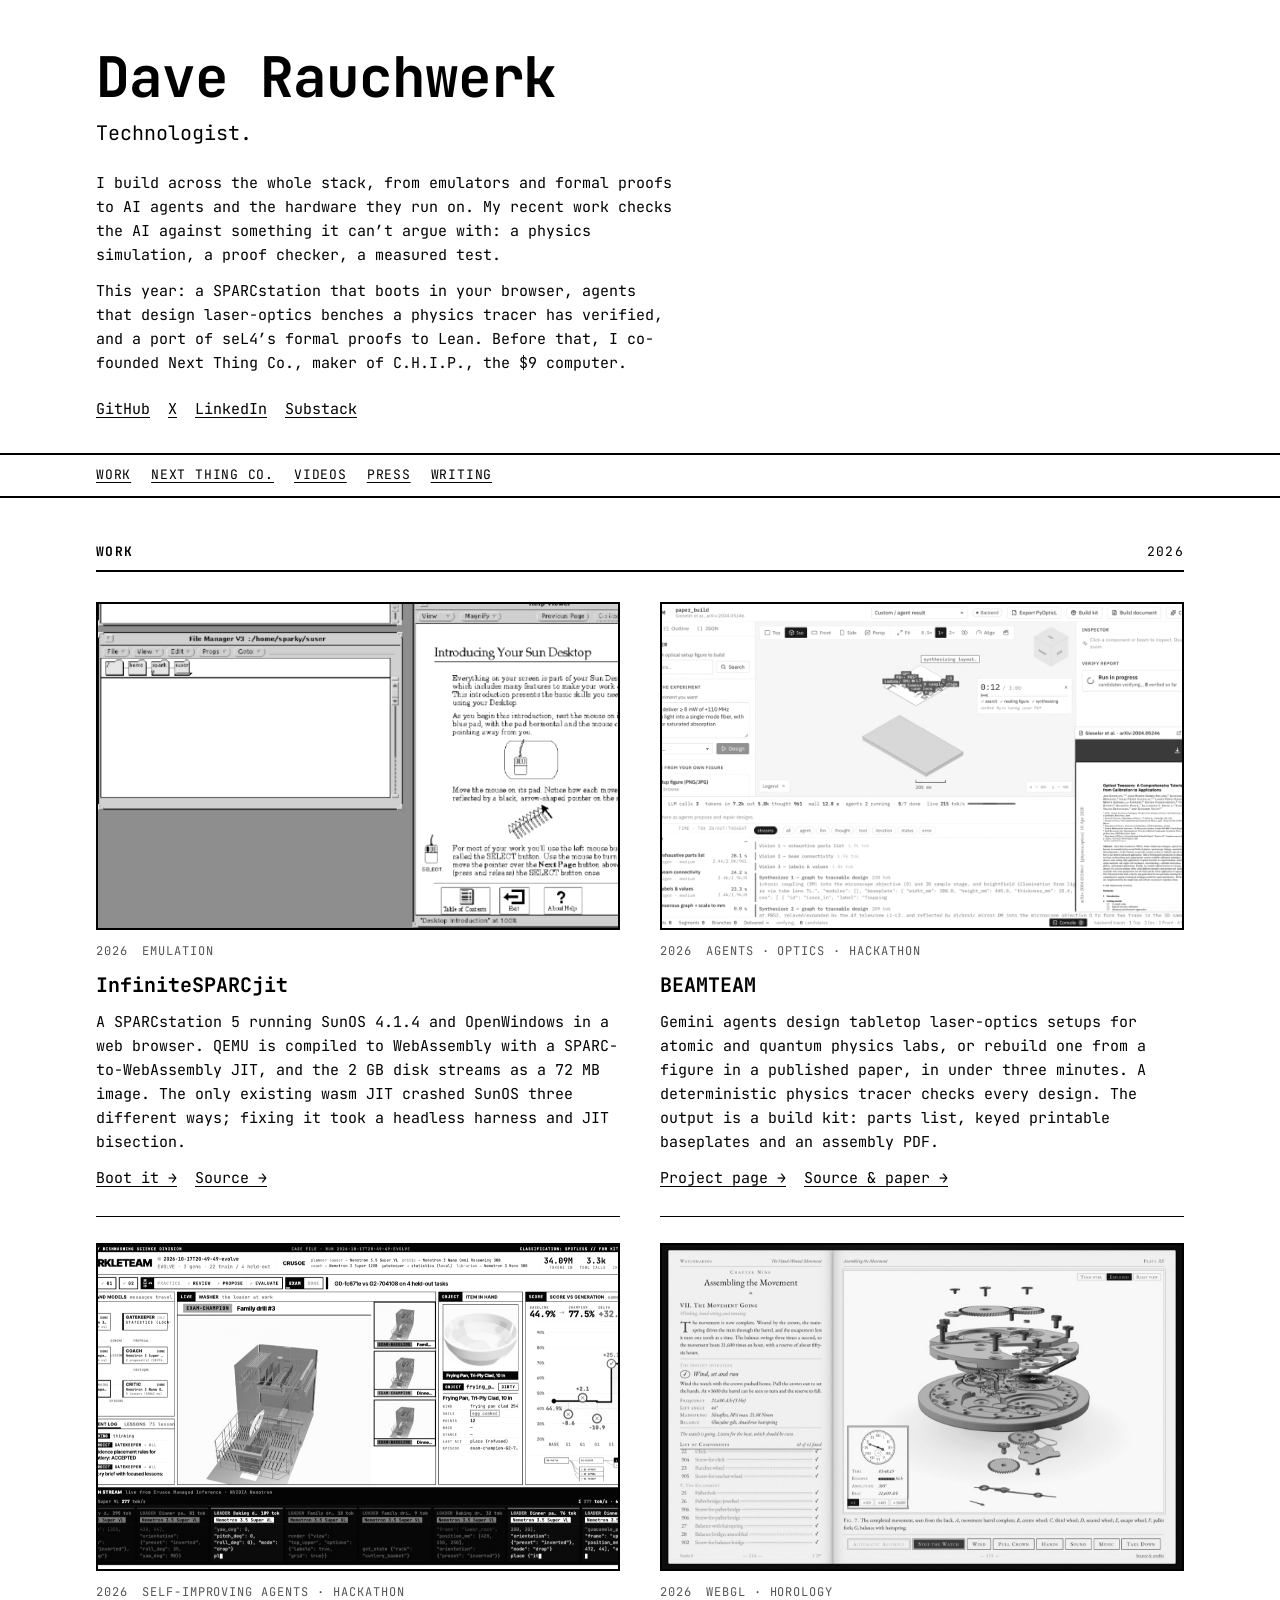
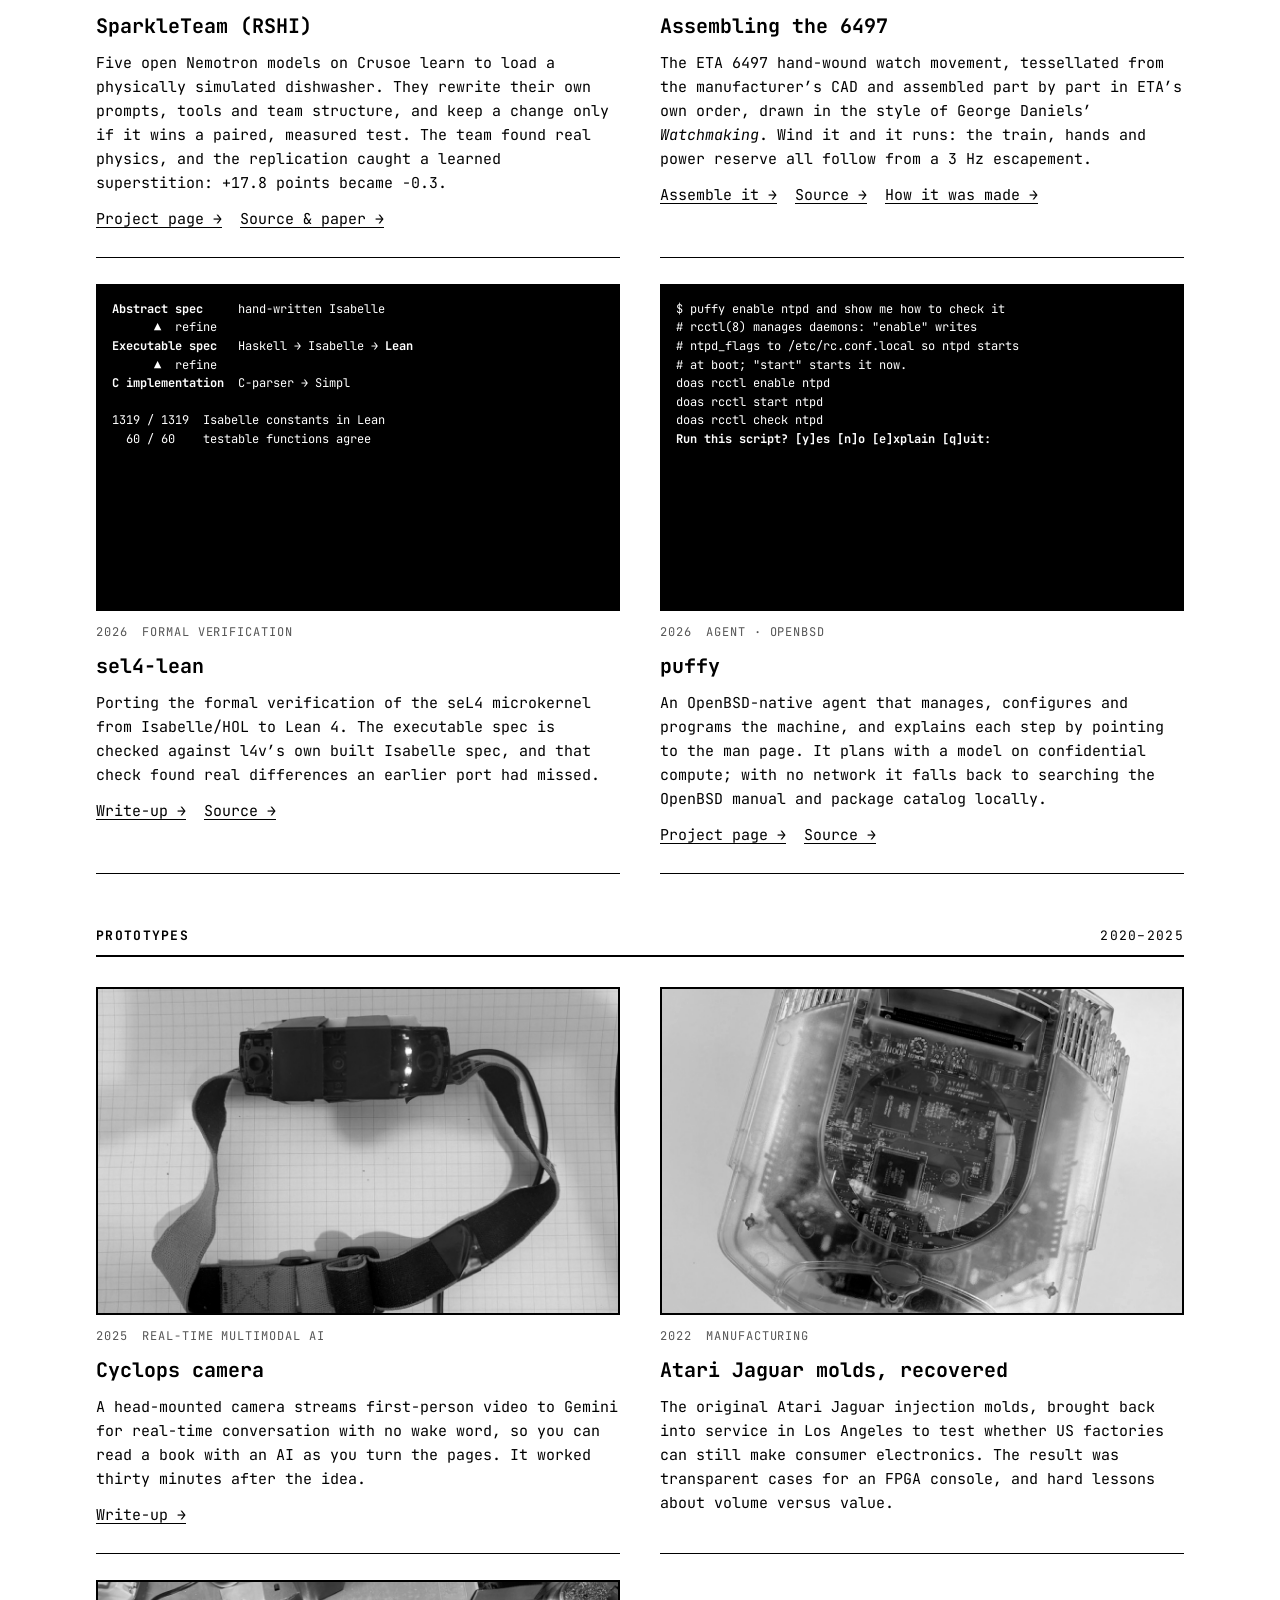
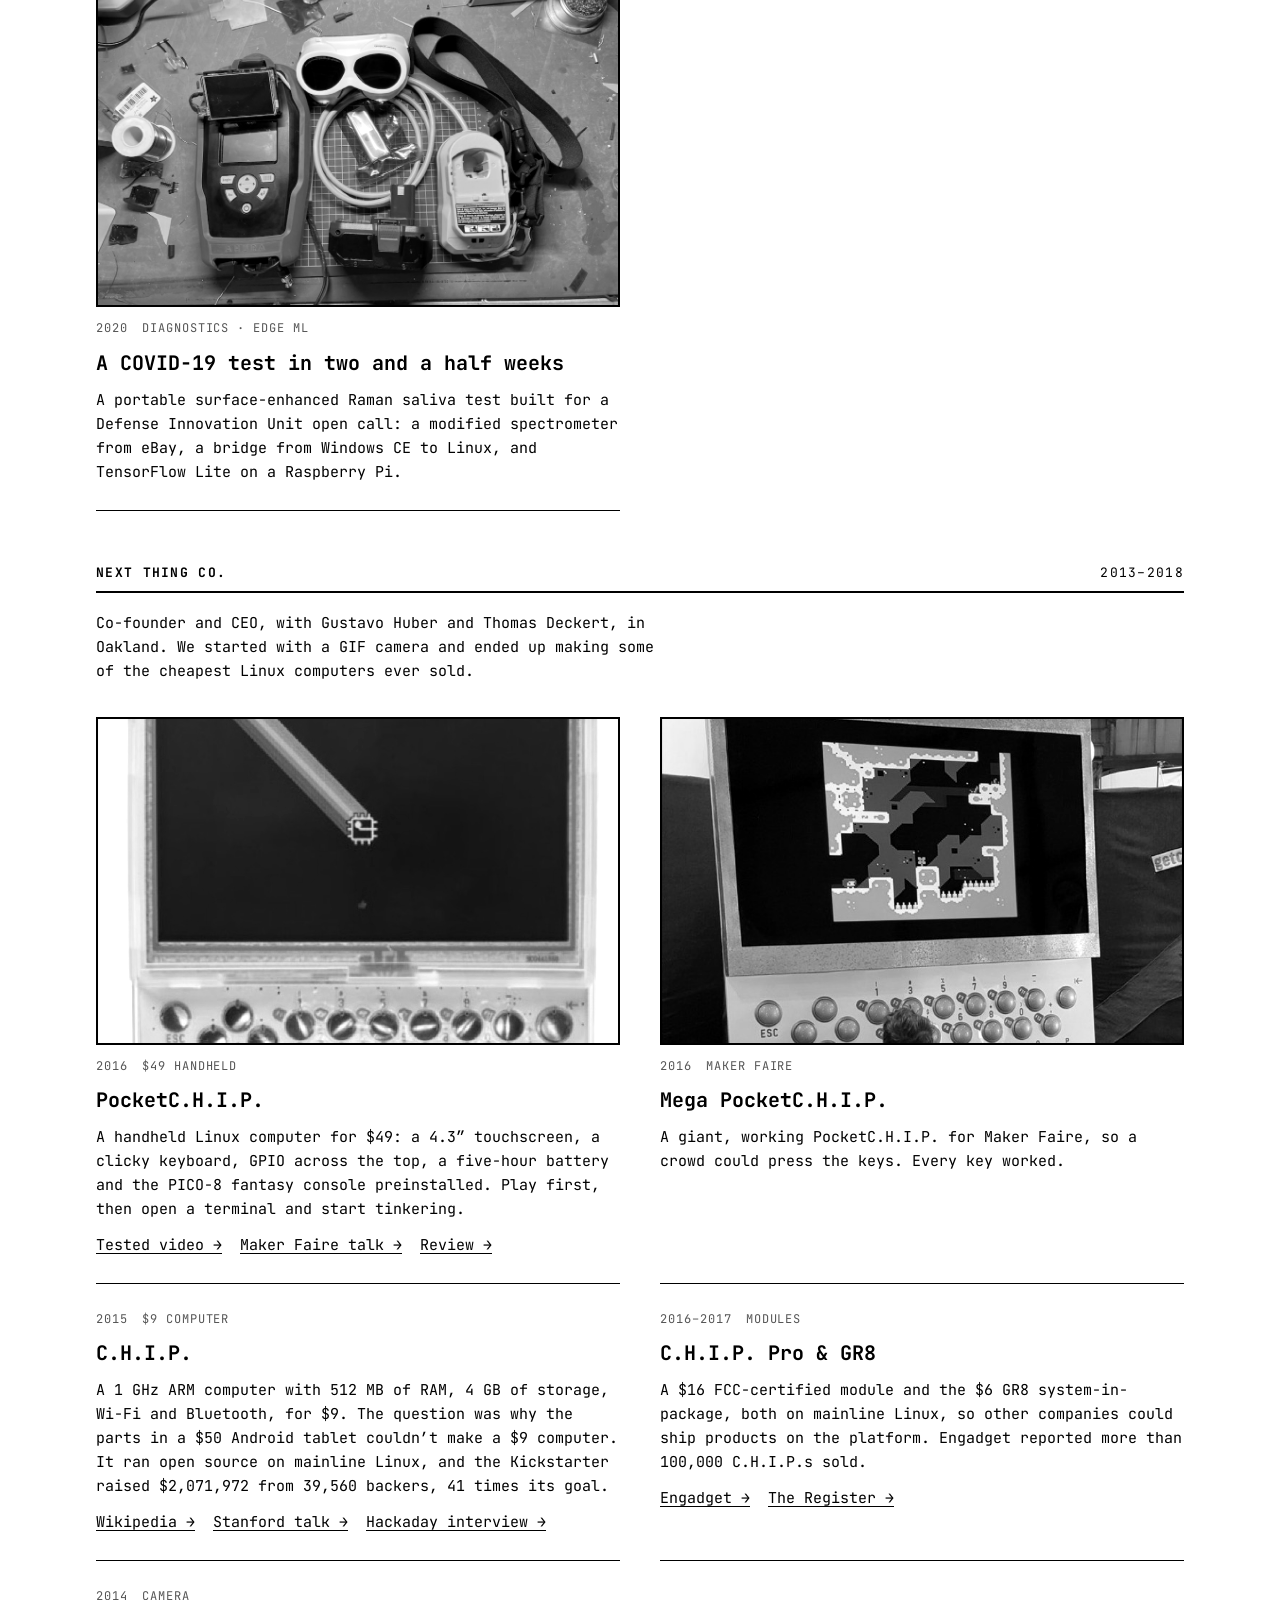
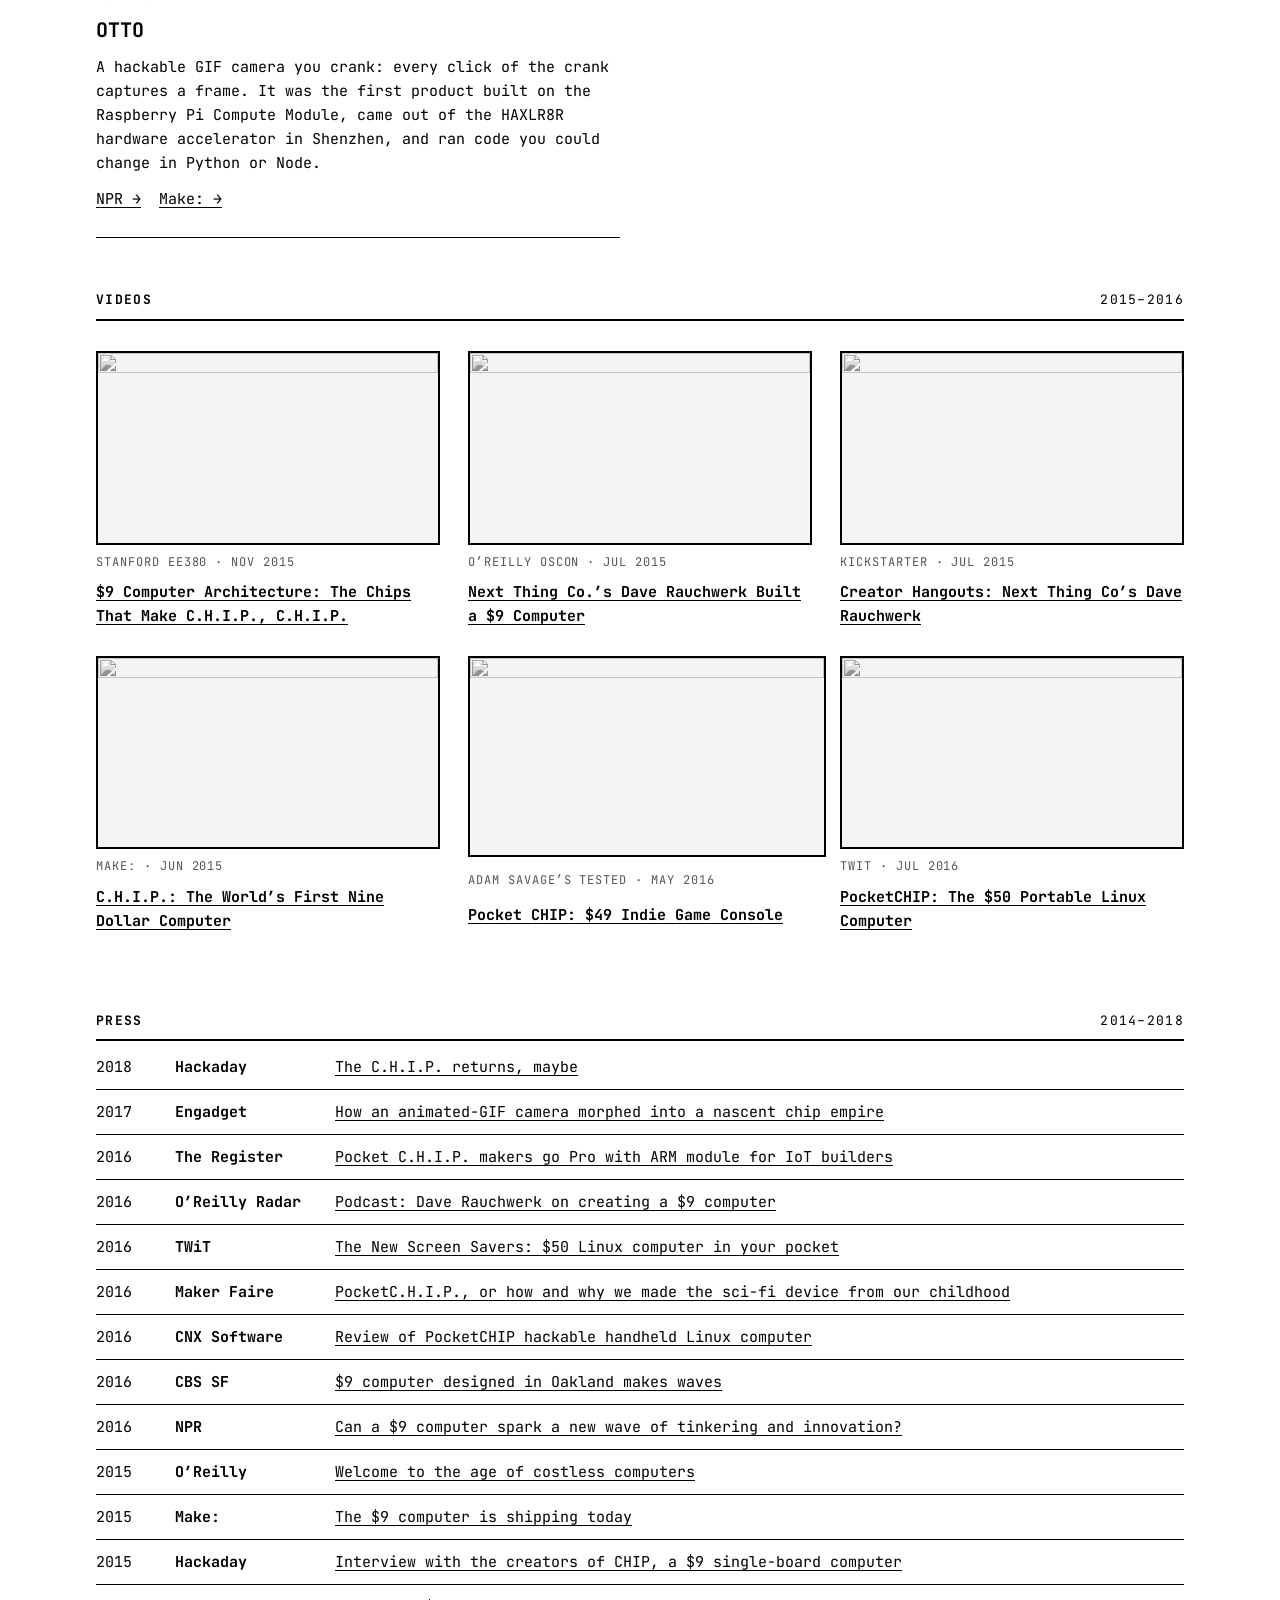
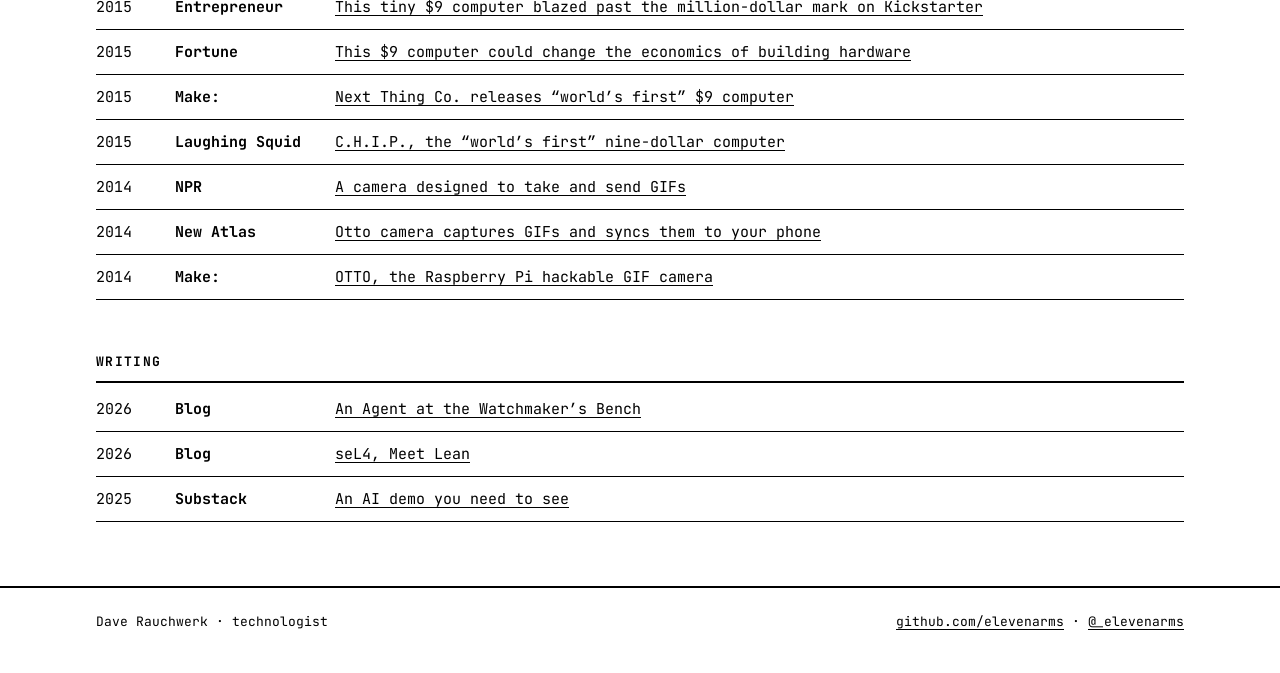
==== index.html @ 8ea01581 "Lead with current work; Next Thing Co. moves to a closing line Co-Authored-By: Claude Opus 5.5 <nore" ====
<!doctype html>
<html lang="en">
<head>
<meta charset="utf-8">
<meta name="viewport" content="width=device-width, initial-scale=1, viewport-fit=cover">
<meta name="color-scheme" content="light">
<meta name="theme-color" content="#ffffff">
<title>Dave Rauchwerk</title>
<meta name="description" content="Dave Rauchwerk, technologist: emulators, formal proofs, AI agents and hardware. Projects, videos, press and writing.">
<meta property="og:title" content="Dave Rauchwerk, technologist">
<meta property="og:description" content="Emulators, formal proofs, AI agents and hardware. Projects, videos, press and writing.">
<meta property="og:image" content="https://elevenarms.github.io/assets/img/beamteam.jpg">
<meta property="og:url" content="https://elevenarms.github.io/">
<link rel="preconnect" href="https://fonts.googleapis.com">
<link rel="preconnect" href="https://fonts.gstatic.com" crossorigin>
<link href="https://fonts.googleapis.com/css2?family=JetBrains+Mono:wght@400;700&display=swap" rel="stylesheet">
<link rel="stylesheet" href="/assets/portfolio.css">
</head>
<body>

<header class="top">
  <div class="wrap">
    <h1>Dave Rauchwerk</h1>
    <p class="role">Technologist.</p>
    <p class="intro">I build across the whole stack, from emulators and formal proofs to AI agents and the hardware they run on. My recent work checks the AI against something it can’t argue with: a physics simulation, a proof checker, a measured test.</p>
    <p class="intro">This year: a SPARCstation that boots in your browser, agents that design laser-optics benches a physics tracer has verified, and a port of seL4’s formal proofs to Lean. Before that, I co-founded Next Thing Co., maker of C.H.I.P., the $9 computer.</p>
    <p class="links">
      <a href="https://github.com/elevenarms">GitHub</a>
      <a href="https://x.com/_elevenarms">X</a>
      <a href="https://www.linkedin.com/in/dave-rauchwerk-0ba82822/">LinkedIn</a>
      <a href="https://rauchwerkresearch.substack.com/">Substack</a>
    </p>
  </div>
</header>

<nav class="toc" aria-label="Sections">
  <div class="wrap">
    <a href="#work">Work</a>
    <a href="#ntc">Next Thing Co.</a>
    <a href="#videos">Videos</a>
    <a href="#press">Press</a>
    <a href="#writing">Writing</a>
  </div>
</nav>

<main>
  <section id="work">
    <div class="wrap">
      <h2>Work <span>2026</span></h2>
      <div class="grid">

        <article class="p">
          <figure><img src="/assets/img/sparc.jpg" alt="The OpenWindows desktop on an emulated SPARCstation, running in a browser" width="1400" height="878" loading="lazy"></figure>
          <div class="meta"><span>2026</span><span>Emulation</span></div>
          <h3>InfiniteSPARCjit</h3>
          <p>A SPARCstation 5 running SunOS 4.1.4 and OpenWindows in a web browser. QEMU is compiled to WebAssembly with a SPARC-to-WebAssembly JIT, and the 2&nbsp;GB disk streams as a 72&nbsp;MB image. The only existing wasm JIT crashed SunOS three different ways; fixing it took a headless harness and JIT bisection.</p>
          <p class="go"><a href="https://elevenarms.github.io/InfiniteSPARCjit/">Boot it</a><a href="https://github.com/elevenarms/InfiniteSPARCjit">Source</a></p>
        </article>

        <article class="p">
          <figure><img src="/assets/img/beamteam.jpg" alt="A figure from a physics paper over a 3D optical bench, with parts boxed by vision agents" width="1400" height="745" loading="lazy"></figure>
          <div class="meta"><span>2026</span><span>Agents · Optics · Hackathon</span></div>
          <h3>BEAMTEAM</h3>
          <p>Gemini agents design tabletop laser-optics setups for atomic and quantum physics labs, or rebuild one from a figure in a published paper, in under three minutes. A deterministic physics tracer checks every design. The output is a build kit: parts list, keyed printable baseplates and an assembly PDF.</p>
          <p class="go"><a href="https://elevenarms.github.io/beamteam/">Project page</a><a href="https://github.com/elevenarms/beamteam">Source &amp; paper</a></p>
        </article>

        <article class="p">
          <figure><img src="/assets/img/rshi.jpg" alt="The SparkleTeam studio: an agent team graph beside a simulated dishwasher" width="1400" height="745" loading="lazy"></figure>
          <div class="meta"><span>2026</span><span>Self-improving agents · Hackathon</span></div>
          <h3>SparkleTeam (RSHI)</h3>
          <p>Five open Nemotron models on Crusoe learn to load a physically simulated dishwasher. They rewrite their own prompts, tools and team structure, and keep a change only if it wins a paired, measured test. The team found real physics, and the replication caught a learned superstition: +17.8 points became −0.3.</p>
          <p class="go"><a href="https://elevenarms.github.io/RSHI/">Project page</a><a href="https://github.com/elevenarms/RSHI">Source &amp; paper</a></p>
        </article>

        <article class="p">
          <figure><img src="/assets/img/6497.jpg" alt="Exploded view of the ETA 6497 watch movement drawn as an engraved plate" width="1400" height="1050" loading="lazy"></figure>
          <div class="meta"><span>2026</span><span>WebGL · Horology</span></div>
          <h3>Assembling the 6497</h3>
          <p>The ETA 6497 hand-wound watch movement, tessellated from the manufacturer’s CAD and assembled part by part in ETA’s own order, drawn in the style of George Daniels’ <i>Watchmaking</i>. Wind it and it runs: the train, hands and power reserve all follow from a 3&nbsp;Hz escapement.</p>
          <p class="go"><a href="https://elevenarms.github.io/6497D/">Assemble it</a><a href="https://github.com/elevenarms/6497D">Source</a><a href="/posts/agentic-watchmaking/">How it was made</a></p>
        </article>

        <article class="p">
<pre aria-label="Diagram of the seL4 refinement stack"><b>Abstract spec</b>     hand-written Isabelle
      ▲  refine
<b>Executable spec</b>   Haskell → Isabelle → <b>Lean</b>
      ▲  refine
<b>C implementation</b>  C-parser → Simpl

1319 / 1319  Isabelle constants in Lean
  60 / 60    testable functions agree</pre>
          <div class="meta"><span>2026</span><span>Formal verification</span></div>
          <h3>sel4-lean</h3>
          <p>Porting the formal verification of the seL4 microkernel from Isabelle/HOL to Lean 4. The executable spec is checked against l4v’s own built Isabelle spec, and that check found real differences an earlier port had missed.</p>
          <p class="go"><a href="/posts/sel4-meets-lean/">Write-up</a><a href="https://github.com/elevenarms/sel4-lean">Source</a></p>
        </article>

        <article class="p">
<pre aria-label="A puffy session in a terminal">$ puffy enable ntpd and show me how to check it
# rcctl(8) manages daemons: "enable" writes
# ntpd_flags to /etc/rc.conf.local so ntpd starts
# at boot; "start" starts it now.
doas rcctl enable ntpd
doas rcctl start ntpd
doas rcctl check ntpd
<b>Run this script? [y]es [n]o [e]xplain [q]uit:</b></pre>
          <div class="meta"><span>2026</span><span>Agent · OpenBSD</span></div>
          <h3>puffy</h3>
          <p>An OpenBSD-native agent that manages, configures and programs the machine, and explains each step by pointing to the man page. It plans with a model on confidential compute; with no network it falls back to searching the OpenBSD manual and package catalog locally.</p>
          <p class="go"><a href="https://elevenarms.github.io/puffy/">Project page</a><a href="https://github.com/elevenarms/puffy">Source</a></p>
        </article>

      </div>
    </div>
  </section>

  <section id="earlier">
    <div class="wrap">
      <h2>Prototypes <span>2020–2025</span></h2>
      <div class="grid">

        <article class="p">
          <figure><img src="/assets/img/cyclops.jpg" alt="A head-mounted camera rig" width="1100" height="825" loading="lazy"></figure>
          <div class="meta"><span>2025</span><span>Real-time multimodal AI</span></div>
          <h3>Cyclops camera</h3>
          <p>A head-mounted camera streams first-person video to Gemini for real-time conversation with no wake word, so you can read a book with an AI as you turn the pages. It worked thirty minutes after the idea.</p>
          <p class="go"><a href="https://rauchwerkresearch.substack.com/p/an-ai-demo-you-need-to-see">Write-up</a></p>
        </article>

        <article class="p">
          <figure><img src="/assets/img/jaguar.jpg" alt="A transparent Atari Jaguar console shell" width="1100" height="1100" loading="lazy"></figure>
          <div class="meta"><span>2022</span><span>Manufacturing</span></div>
          <h3>Atari Jaguar molds, recovered</h3>
          <p>The original Atari Jaguar injection molds, brought back into service in Los Angeles to test whether US factories can still make consumer electronics. The result was transparent cases for an FPGA console, and hard lessons about volume versus value.</p>
        </article>

        <article class="p">
          <figure><img src="/assets/img/raman.jpg" alt="A Raman spectrometer rig with a Raspberry Pi touchscreen" width="1100" height="825" loading="lazy"></figure>
          <div class="meta"><span>2020</span><span>Diagnostics · Edge ML</span></div>
          <h3>A COVID-19 test in two and a half weeks</h3>
          <p>A portable surface-enhanced Raman saliva test built for a Defense Innovation Unit open call: a modified spectrometer from eBay, a bridge from Windows CE to Linux, and TensorFlow Lite on a Raspberry Pi.</p>
        </article>

      </div>
    </div>
  </section>

  <section id="ntc">
    <div class="wrap">
      <h2>Next Thing Co. <span>2013–2018</span></h2>
      <p class="lede">Co-founder and CEO, with Gustavo Huber and Thomas Deckert, in Oakland. We started with a GIF camera and ended up making some of the cheapest Linux computers ever sold.</p>
      <div class="grid">

        <article class="p">
          <figure><img class="tall" src="/assets/img/pocketchip.jpg" alt="PocketC.H.I.P., a handheld computer with a screen and keyboard" width="977" height="1400" loading="lazy"></figure>
          <div class="meta"><span>2016</span><span>$49 handheld</span></div>
          <h3>PocketC.H.I.P.</h3>
          <p>A handheld Linux computer for $49: a 4.3″ touchscreen, a clicky keyboard, GPIO across the top, a five-hour battery and the PICO-8 fantasy console preinstalled. Play first, then open a terminal and start tinkering.</p>
          <p class="go"><a href="https://www.youtube.com/watch?v=hXDizTasY6A">Tested video</a><a href="https://makerfaire.com/maker/entry/56267/">Maker Faire talk</a><a href="https://www.cnx-software.com/2016/06/25/review-of-pocketchip-hackable-portable-linux-computer/">Review</a></p>
        </article>

        <article class="p">
          <figure><img class="tall" src="/assets/img/mega-pocketchip.jpg" alt="A giant working PocketC.H.I.P. at Maker Faire" width="722" height="1100" loading="lazy"></figure>
          <div class="meta"><span>2016</span><span>Maker Faire</span></div>
          <h3>Mega PocketC.H.I.P.</h3>
          <p>A giant, working PocketC.H.I.P. for Maker Faire, so a crowd could press the keys. Every key worked.</p>
        </article>

        <article class="p">
          <div class="meta"><span>2015</span><span>$9 computer</span></div>
          <h3>C.H.I.P.</h3>
          <p>A 1&nbsp;GHz ARM computer with 512&nbsp;MB of RAM, 4&nbsp;GB of storage, Wi-Fi and Bluetooth, for $9. The question was why the parts in a $50 Android tablet couldn’t make a $9 computer. It ran open source on mainline Linux, and the Kickstarter raised $2,071,972 from 39,560 backers, 41 times its goal.</p>
          <p class="go"><a href="https://en.wikipedia.org/wiki/CHIP_(computer)">Wikipedia</a><a href="https://www.youtube.com/watch?v=KqNfpL8ML_w">Stanford talk</a><a href="https://hackaday.com/2015/05/19/interview-with-the-creators-of-chip-a-9-single-board-computer/">Hackaday interview</a></p>
        </article>

        <article class="p">
          <div class="meta"><span>2016–2017</span><span>Modules</span></div>
          <h3>C.H.I.P. Pro &amp; GR8</h3>
          <p>A $16 FCC-certified module and the $6 GR8 system-in-package, both on mainline Linux, so other companies could ship products on the platform. Engadget reported more than 100,000 C.H.I.P.s sold.</p>
          <p class="go"><a href="https://www.engadget.com/2017-01-24-next-thing-co-chip-pro-gr8-interview.html">Engadget</a><a href="https://www.theregister.com/2016/10/11/chip_pro_launch/">The Register</a></p>
        </article>

        <article class="p">
          <div class="meta"><span>2014</span><span>Camera</span></div>
          <h3>OTTO</h3>
          <p>A hackable GIF camera you crank: every click of the crank captures a frame. It was the first product built on the Raspberry Pi Compute Module, came out of the HAXLR8R hardware accelerator in Shenzhen, and ran code you could change in Python or Node.</p>
          <p class="go"><a href="https://www.npr.org/sections/alltechconsidered/2014/05/21/312149951/a-camera-designed-to-take-and-send-gifs-bring-your-own-cat">NPR</a><a href="https://makezine.com/article/technology/raspberry-pi/otto-the-raspberry-pi-hackable-gif-camera/">Make:</a></p>
        </article>

      </div>
    </div>
  </section>

  <section id="videos">
    <div class="wrap">
      <h2>Videos <span>2015–2016</span></h2>
      <div class="vids">
        <a class="vid" href="https://www.youtube.com/watch?v=KqNfpL8ML_w"><img src="https://i.ytimg.com/vi/KqNfpL8ML_w/hqdefault.jpg" alt="" width="480" height="360" loading="lazy"><span>Stanford EE380 · Nov 2015</span><b>$9 Computer Architecture: The Chips That Make C.H.I.P., C.H.I.P.</b></a>
        <a class="vid" href="https://www.youtube.com/watch?v=ih9SOZcpk5Q"><img src="https://i.ytimg.com/vi/ih9SOZcpk5Q/hqdefault.jpg" alt="" width="480" height="360" loading="lazy"><span>O’Reilly OSCON · Jul 2015</span><b>Next Thing Co.’s Dave Rauchwerk Built a $9 Computer</b></a>
        <a class="vid" href="https://www.youtube.com/watch?v=V6OIQc8y6gQ"><img src="https://i.ytimg.com/vi/V6OIQc8y6gQ/hqdefault.jpg" alt="" width="480" height="360" loading="lazy"><span>Kickstarter · Jul 2015</span><b>Creator Hangouts: Next Thing Co’s Dave Rauchwerk</b></a>
        <a class="vid" href="https://www.youtube.com/watch?v=7F0OwKy1jjI"><img src="https://i.ytimg.com/vi/7F0OwKy1jjI/hqdefault.jpg" alt="" width="480" height="360" loading="lazy"><span>Make: · Jun 2015</span><b>C.H.I.P.: The World’s First Nine Dollar Computer</b></a>
        <a class="vid" href="https://www.youtube.com/watch?v=hXDizTasY6A"><img src="https://i.ytimg.com/vi/hXDizTasY6A/hqdefault.jpg" alt="" width="480" height="360" loading="lazy"><span>Adam Savage’s Tested · May 2016</span><b>Pocket CHIP: $49 Indie Game Console</b></a>
        <a class="vid" href="https://www.youtube.com/watch?v=9CSpx2Ozamk"><img src="https://i.ytimg.com/vi/9CSpx2Ozamk/hqdefault.jpg" alt="" width="480" height="360" loading="lazy"><span>TWiT · Jul 2016</span><b>PocketCHIP: The $50 Portable Linux Computer</b></a>
      </div>
    </div>
  </section>

  <section id="press">
    <div class="wrap">
      <h2>Press <span>2014–2018</span></h2>
      <ul class="rows">
        <li><span class="y">2018</span><span class="o">Hackaday</span><a class="t" href="https://hackaday.com/2018/07/20/the-c-h-i-p-returns-maybe/">The C.H.I.P. returns, maybe</a></li>
        <li><span class="y">2017</span><span class="o">Engadget</span><a class="t" href="https://www.engadget.com/2017-01-24-next-thing-co-chip-pro-gr8-interview.html">How an animated-GIF camera morphed into a nascent chip empire</a></li>
        <li><span class="y">2016</span><span class="o">The Register</span><a class="t" href="https://www.theregister.com/2016/10/11/chip_pro_launch/">Pocket C.H.I.P. makers go Pro with ARM module for IoT builders</a></li>
        <li><span class="y">2016</span><span class="o">O’Reilly Radar</span><a class="t" href="https://www.oreilly.com/content/dave-rauchwerk-on-creating-a-9-computer/">Podcast: Dave Rauchwerk on creating a $9 computer</a></li>
        <li><span class="y">2016</span><span class="o">TWiT</span><a class="t" href="https://twit.tv/shows/new-screen-savers/episodes/62">The New Screen Savers: $50 Linux computer in your pocket</a></li>
        <li><span class="y">2016</span><span class="o">Maker Faire</span><a class="t" href="https://makerfaire.com/maker/entry/56267/">PocketC.H.I.P., or how and why we made the sci-fi device from our childhood</a></li>
        <li><span class="y">2016</span><span class="o">CNX Software</span><a class="t" href="https://www.cnx-software.com/2016/06/25/review-of-pocketchip-hackable-portable-linux-computer/">Review of PocketCHIP hackable handheld Linux computer</a></li>
        <li><span class="y">2016</span><span class="o">CBS SF</span><a class="t" href="https://www.cbsnews.com/sanfrancisco/news/a-9-computer-is-making-waves/">$9 computer designed in Oakland makes waves</a></li>
        <li><span class="y">2016</span><span class="o">NPR</span><a class="t" href="https://www.npr.org/sections/alltechconsidered/2016/01/21/463592334/can-a-9-computer-spark-a-new-wave-of-tinkering-and-innovation">Can a $9 computer spark a new wave of tinkering and innovation?</a></li>
        <li><span class="y">2015</span><span class="o">O’Reilly</span><a class="t" href="https://www.oreilly.com/content/welcome-to-the-age-of-costless-computers/">Welcome to the age of costless computers</a></li>
        <li><span class="y">2015</span><span class="o">Make:</span><a class="t" href="https://makezine.com/article/maker-news/the-9-computer-is-shipping-today/">The $9 computer is shipping today</a></li>
        <li><span class="y">2015</span><span class="o">Hackaday</span><a class="t" href="https://hackaday.com/2015/05/19/interview-with-the-creators-of-chip-a-9-single-board-computer/">Interview with the creators of CHIP, a $9 single-board computer</a></li>
        <li><span class="y">2015</span><span class="o">Entrepreneur</span><a class="t" href="https://www.entrepreneur.com/article/246198">This tiny $9 computer blazed past the million-dollar mark on Kickstarter</a></li>
        <li><span class="y">2015</span><span class="o">Fortune</span><a class="t" href="https://fortune.com/2015/05/11/this-9-computer-could-change-the-economics-of-building-hardware/">This $9 computer could change the economics of building hardware</a></li>
        <li><span class="y">2015</span><span class="o">Make:</span><a class="t" href="https://makezine.com/article/maker-news/next-thing-co-releases-worlds-first-9-computer/">Next Thing Co. releases “world’s first” $9 computer</a></li>
        <li><span class="y">2015</span><span class="o">Laughing Squid</span><a class="t" href="https://laughingsquid.com/c-h-i-p-the-worlds-first-nine-dollar-computer/">C.H.I.P., the “world’s first” nine-dollar computer</a></li>
        <li><span class="y">2014</span><span class="o">NPR</span><a class="t" href="https://www.npr.org/sections/alltechconsidered/2014/05/21/312149951/a-camera-designed-to-take-and-send-gifs-bring-your-own-cat">A camera designed to take and send GIFs</a></li>
        <li><span class="y">2014</span><span class="o">New Atlas</span><a class="t" href="https://newatlas.com/otto-camera-gifs-phone/32141/">Otto camera captures GIFs and syncs them to your phone</a></li>
        <li><span class="y">2014</span><span class="o">Make:</span><a class="t" href="https://makezine.com/article/technology/raspberry-pi/otto-the-raspberry-pi-hackable-gif-camera/">OTTO, the Raspberry Pi hackable GIF camera</a></li>
      </ul>
    </div>
  </section>

  <section id="writing">
    <div class="wrap">
      <h2>Writing</h2>
      <ul class="rows">
        <li><span class="y">2026</span><span class="o">Blog</span><a class="t" href="/posts/agentic-watchmaking/">An Agent at the Watchmaker’s Bench</a></li>
        <li><span class="y">2026</span><span class="o">Blog</span><a class="t" href="/posts/sel4-meets-lean/">seL4, Meet Lean</a></li>
        <li><span class="y">2025</span><span class="o">Substack</span><a class="t" href="https://rauchwerkresearch.substack.com/p/an-ai-demo-you-need-to-see">An AI demo you need to see</a></li>
      </ul>
    </div>
  </section>
</main>

<footer>
  <div class="wrap">
    <span>Dave Rauchwerk · technologist</span>
    <span><a href="https://github.com/elevenarms">github.com/elevenarms</a> · <a href="https://x.com/_elevenarms">@_elevenarms</a></span>
  </div>
</footer>
</body>
</html>
---- assets/portfolio.css ----
/* Portfolio: black on white, one monospace face, hard rules. */
:root {
  --ink: #000;
  --paper: #fff;
  --grey: #555;
  --rule: 2px solid #000;
  --mono: "JetBrains Mono", ui-monospace, "SF Mono", Menlo, Consolas, "Courier New", monospace;
  color-scheme: light;
}
* { box-sizing: border-box; }
html { -webkit-text-size-adjust: 100%; }
body {
  margin: 0; background: var(--paper); color: var(--ink);
  font: 15px/1.6 var(--mono);
}
.wrap {
  max-width: 1120px; margin: 0 auto;
  padding-left: max(16px, env(safe-area-inset-left, 0px));
  padding-right: max(16px, env(safe-area-inset-right, 0px));
}
a { color: var(--ink); text-decoration: underline; text-underline-offset: 3px; text-decoration-thickness: 1px; }
a:hover { background: var(--ink); color: var(--paper); text-decoration: none; }
a:focus-visible { outline: 2px solid var(--ink); outline-offset: 2px; }
h1, h2, h3, p { margin: 0; }
h1, h2, h3 { font-weight: 700; text-wrap: balance; }

/* header */
.top { padding-block: 48px 32px; border-bottom: var(--rule); }
.top h1 { font-size: clamp(30px, 6vw, 56px); line-height: 1.05; letter-spacing: -0.02em; }
.role { margin-top: 10px; font-size: clamp(16px, 2.4vw, 20px); }
.intro { margin-top: 22px; max-width: 64ch; }
.intro + .intro { margin-top: 12px; }
.links { margin-top: 22px; display: flex; flex-wrap: wrap; gap: 6px 18px; }
nav.toc { position: sticky; top: env(safe-area-inset-top, 0px); z-index: 2; background: var(--paper); border-bottom: var(--rule); }
nav.toc .wrap { display: flex; gap: 4px 20px; flex-wrap: wrap; padding-block: 10px; font-size: 13px; text-transform: uppercase; letter-spacing: 0.06em; }
body::before { content: ""; position: fixed; inset: 0 0 auto; height: env(safe-area-inset-top, 0px); background: var(--paper); z-index: 10; }

/* sections */
section { padding-block: 44px 8px; scroll-margin-top: 48px; }
section > .wrap > h2 { font-size: 13px; text-transform: uppercase; letter-spacing: 0.1em; padding-bottom: 8px; border-bottom: var(--rule); margin-bottom: 4px; display: flex; justify-content: space-between; gap: 12px; }
section > .wrap > h2 span { font-weight: 400; }
.lede { max-width: 64ch; margin: 18px 0 8px; }

/* projects */
.grid { display: grid; grid-template-columns: repeat(2, minmax(0, 1fr)); gap: 0 40px; }
.p { padding-block: 26px; border-bottom: 1px solid var(--ink); display: grid; gap: 12px; align-content: start; min-width: 0; }
.p figure { margin: 0; }
.p img, .vid img { display: block; width: 100%; height: auto; aspect-ratio: 16 / 10; object-fit: cover; border: var(--rule); filter: grayscale(1) contrast(1.05); background: #eee; }
.p img.tall { object-position: 50% 30%; }
.p .meta { font-size: 12px; text-transform: uppercase; letter-spacing: 0.08em; color: var(--grey); display: flex; flex-wrap: wrap; gap: 4px 14px; }
.p h3 { font-size: 20px; line-height: 1.25; }
.p p { max-width: 62ch; }
.p .go { display: flex; flex-wrap: wrap; gap: 6px 18px; }
.p .go a::after { content: " →"; }
.p pre {
  margin: 0; border: var(--rule); padding: 14px; overflow-x: auto;
  font: 12px/1.55 var(--mono); aspect-ratio: 16 / 10; white-space: pre; background: var(--ink); color: var(--paper);
}
.p pre b { font-weight: 700; }
.fig { font-size: 12px; color: var(--grey); margin-top: 6px; }

/* lists: also, press */
.rows { list-style: none; margin: 0; padding: 0; }
.rows li { display: grid; grid-template-columns: 7ch 16ch minmax(0, 1fr); gap: 4px 16px; padding-block: 10px; border-bottom: 1px solid var(--ink); }
.rows .y { font-variant-numeric: tabular-nums; }
.rows .o { font-weight: 700; }

/* videos */
.vids { display: grid; grid-template-columns: repeat(3, minmax(0, 1fr)); gap: 28px 28px; padding-block: 26px; }
.vid { display: grid; gap: 8px; text-decoration: none; min-width: 0; }
.vid:hover { background: none; color: var(--ink); }
.vid:hover img { filter: grayscale(1) contrast(1.05) invert(1); }
.vid b { text-decoration: underline; text-underline-offset: 3px; text-decoration-thickness: 1px; }
.vid span { font-size: 12px; text-transform: uppercase; letter-spacing: 0.08em; color: var(--grey); }
.vid img { aspect-ratio: 16 / 9; }

footer { margin-top: 56px; border-top: var(--rule); padding-block: 24px max(40px, env(safe-area-inset-bottom, 0px)); font-size: 13px; }
footer .wrap { display: flex; flex-wrap: wrap; gap: 8px 24px; justify-content: space-between; }

@media (max-width: 760px) {
  body { font-size: 14px; }
  .grid { grid-template-columns: minmax(0, 1fr); }
  .vids { grid-template-columns: minmax(0, 1fr); }
  .rows li { grid-template-columns: 5ch minmax(0, 1fr); }
  .rows li .t { grid-column: 2; }
  .top { padding-block: 32px 24px; }
}
@media (min-width: 761px) and (max-width: 980px) {
  .vids { grid-template-columns: repeat(2, minmax(0, 1fr)); }
}
@media print {
  nav.toc { display: none; }
  .p { break-inside: avoid; }
}
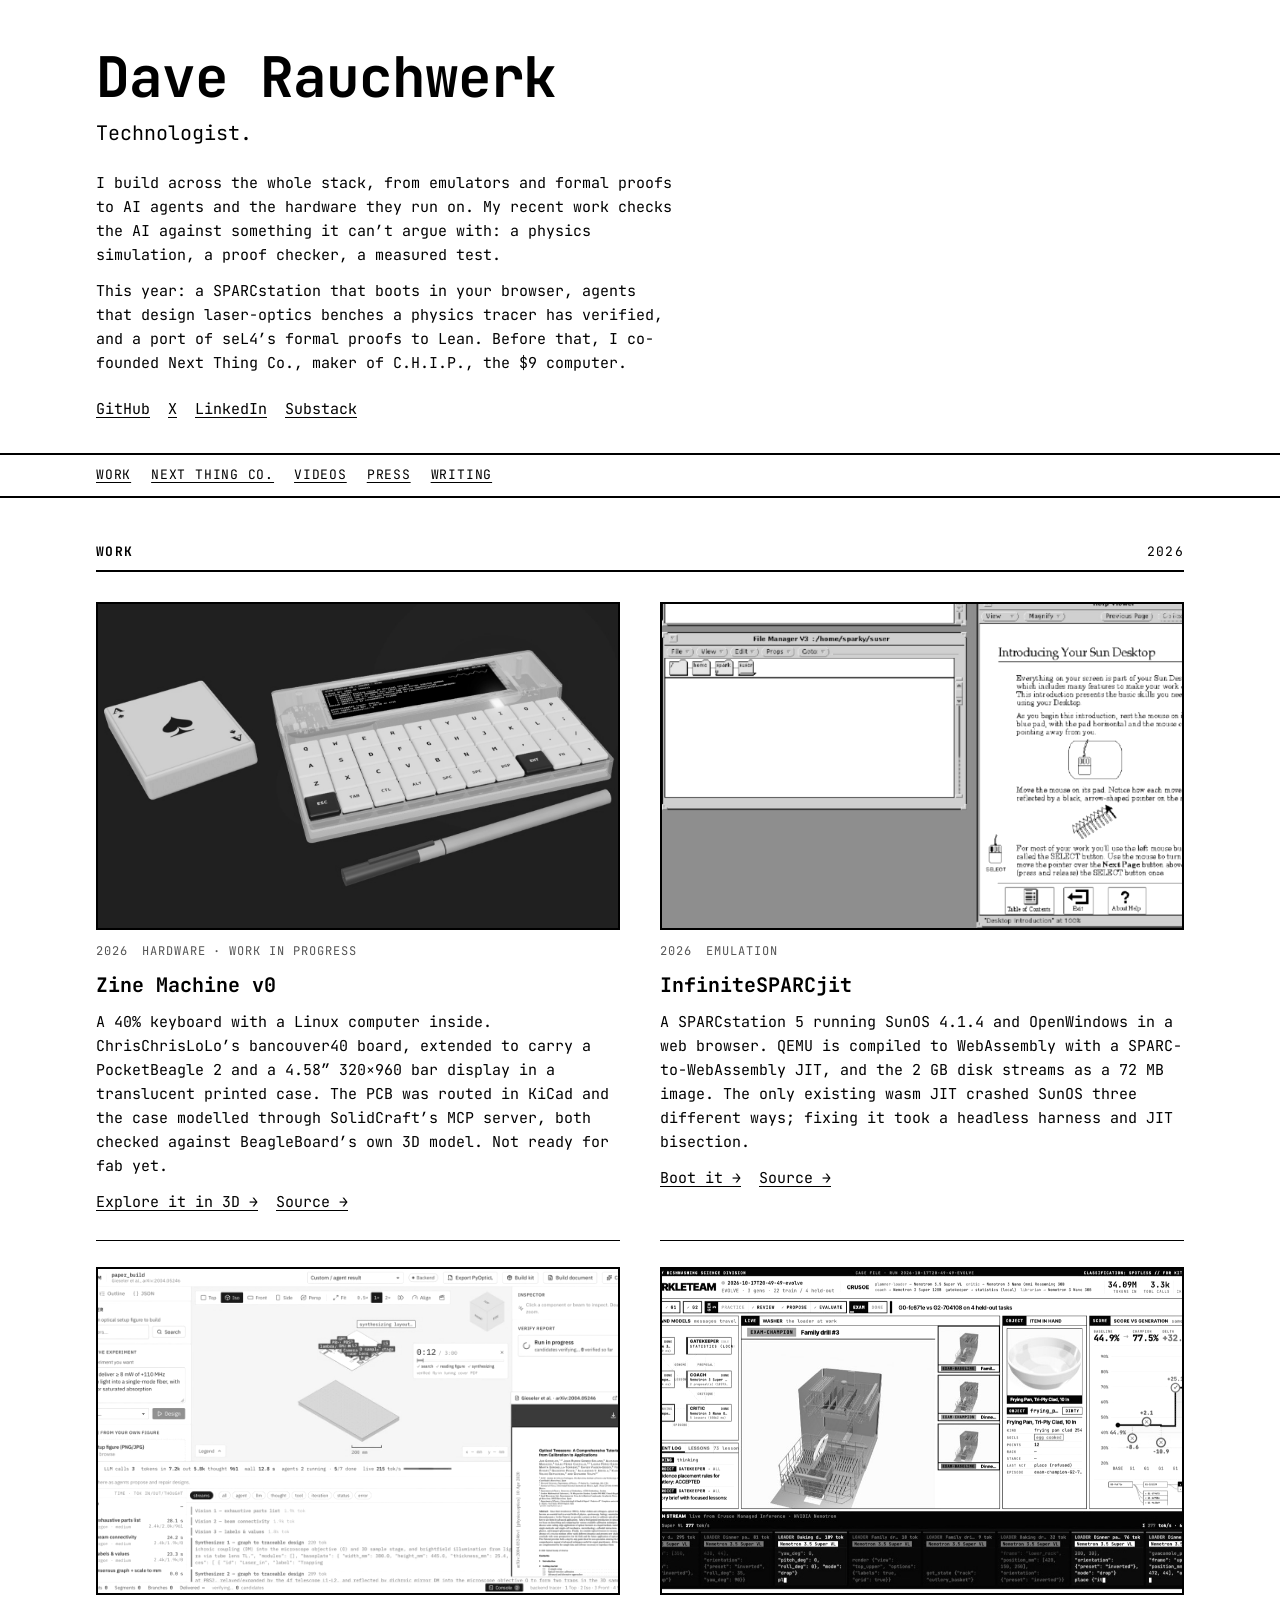
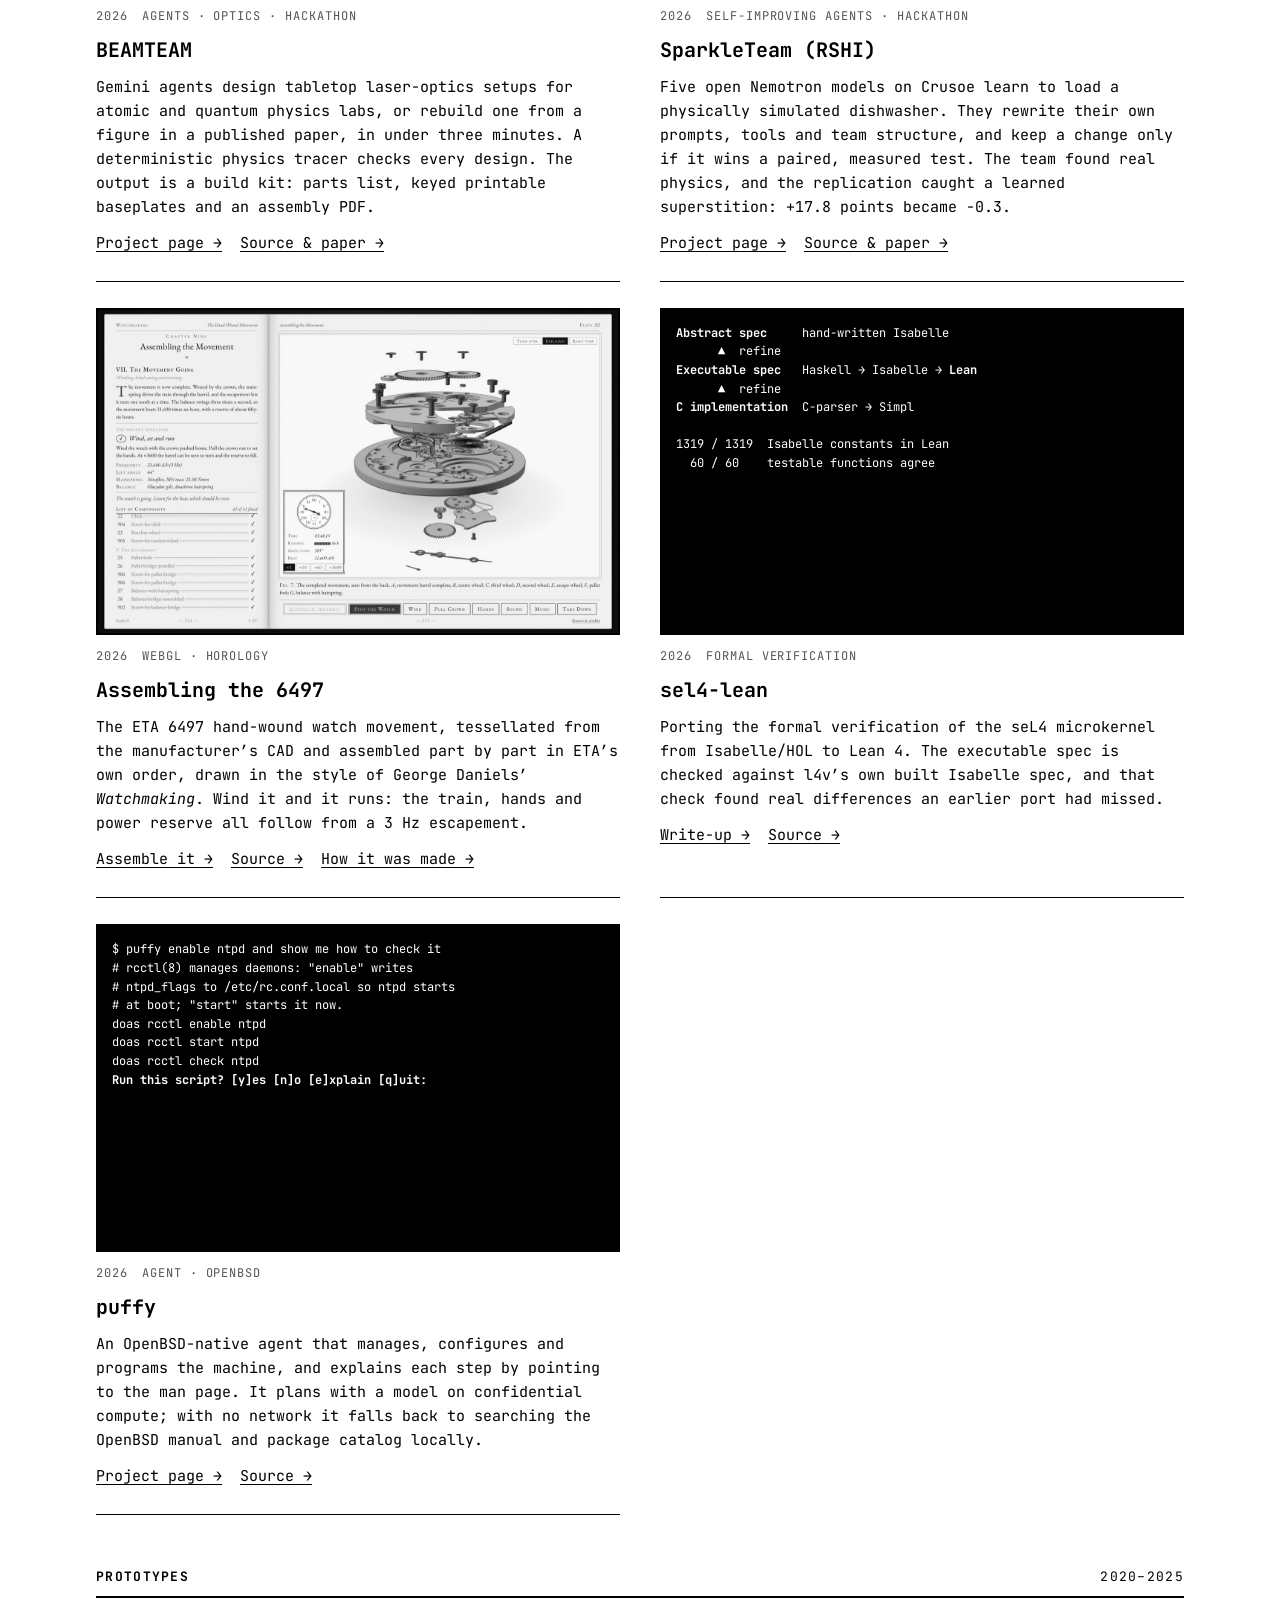
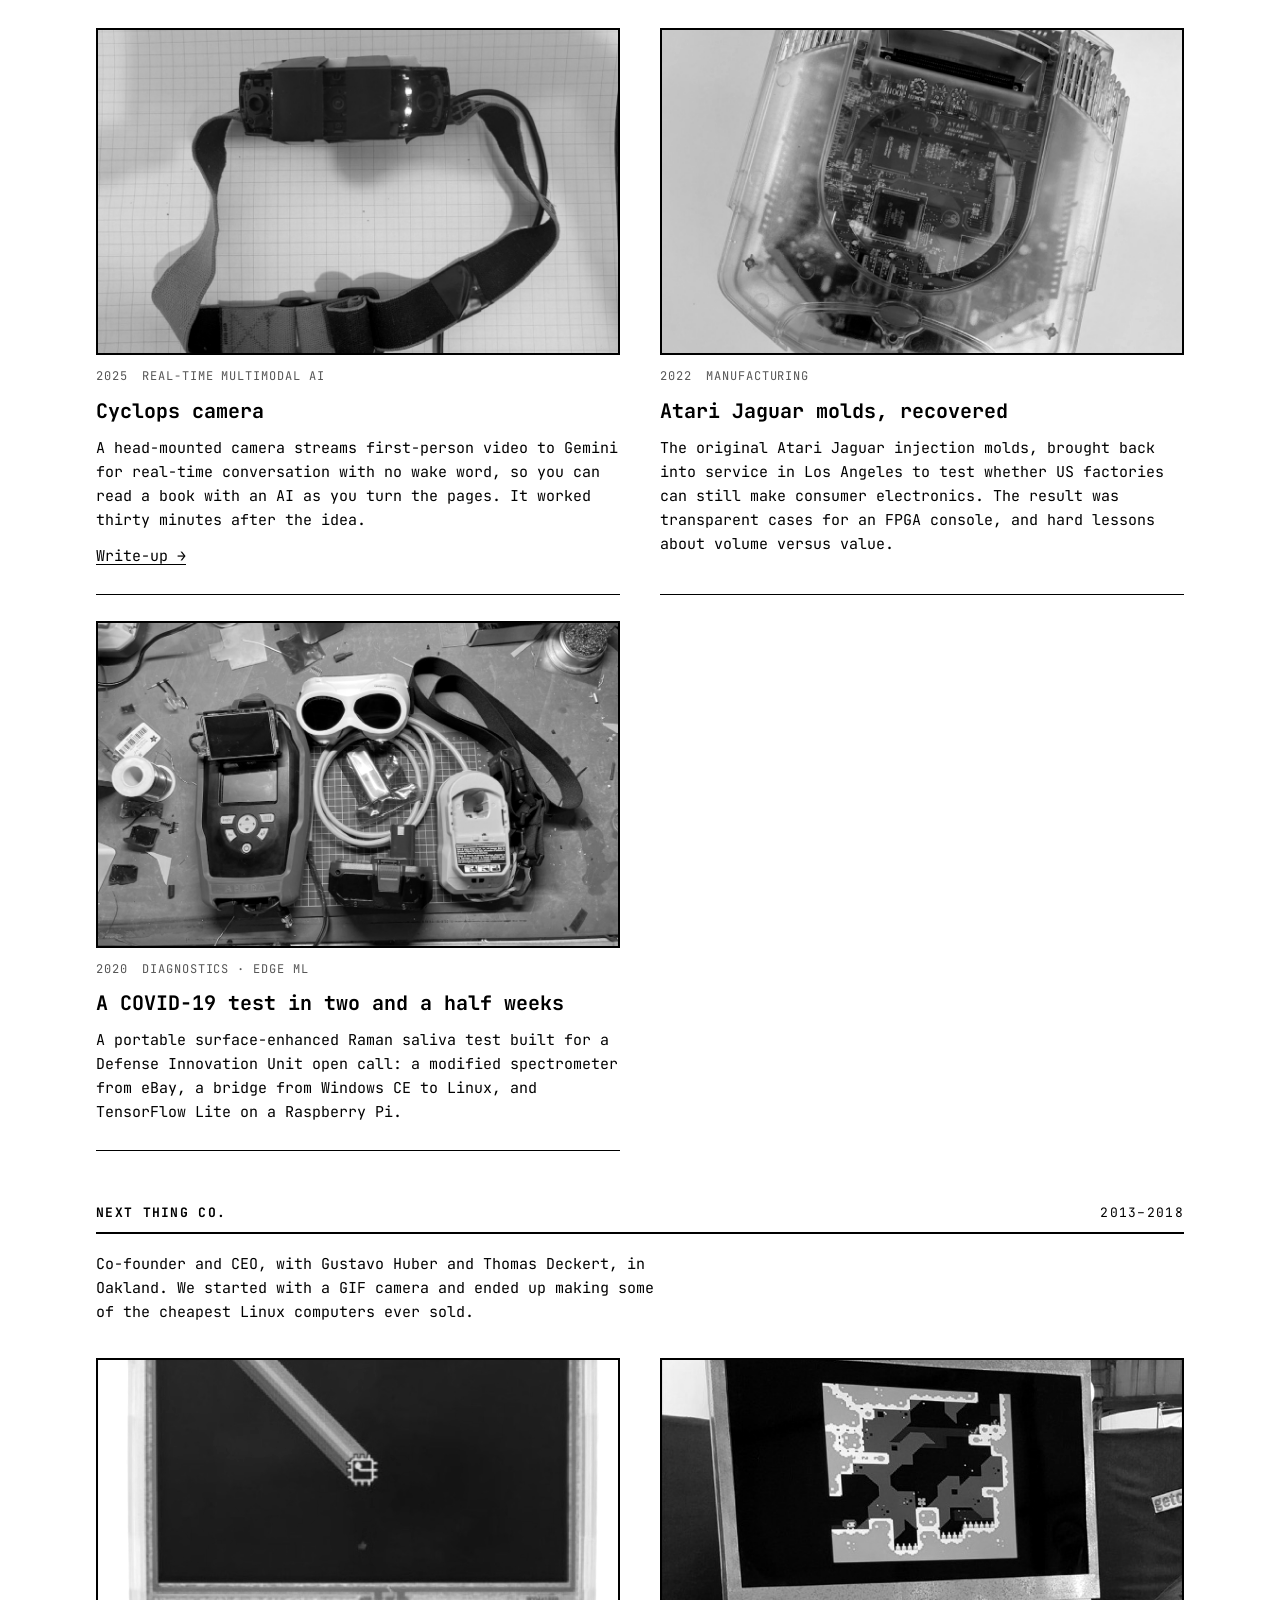
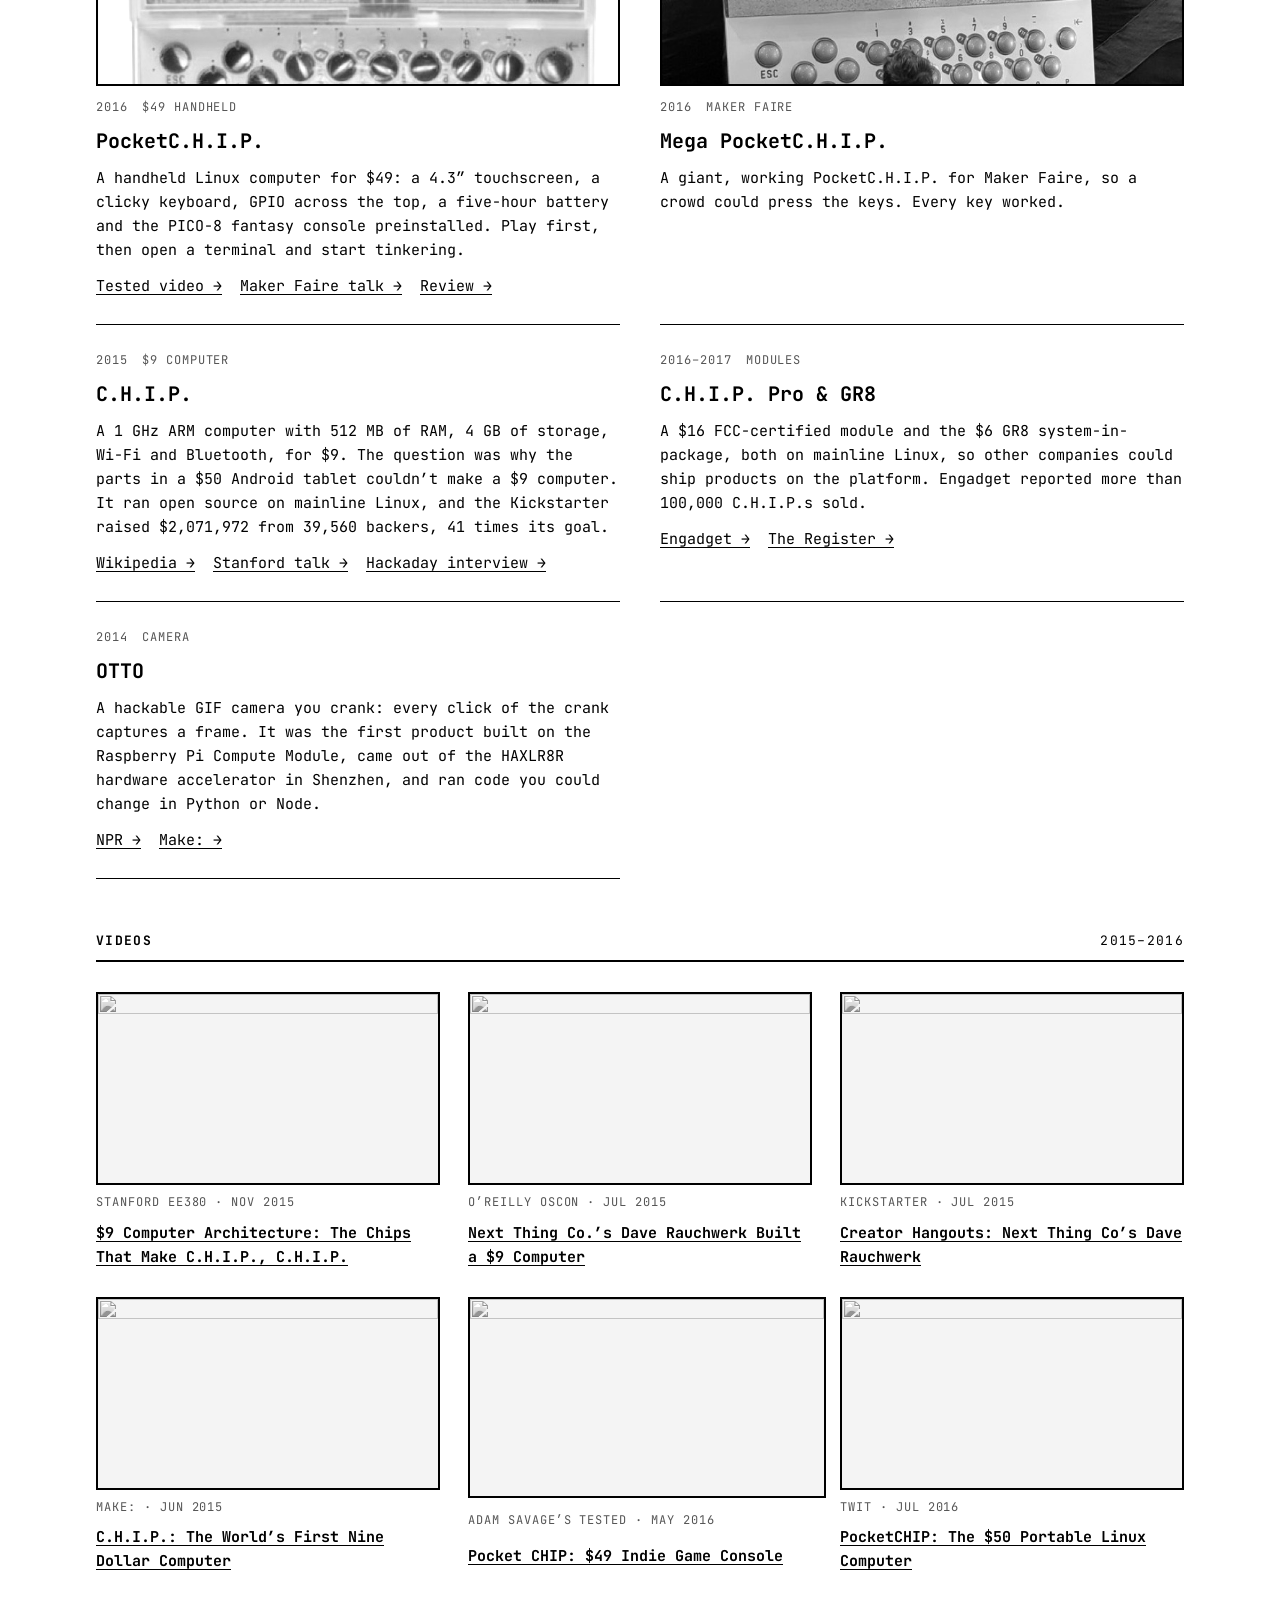
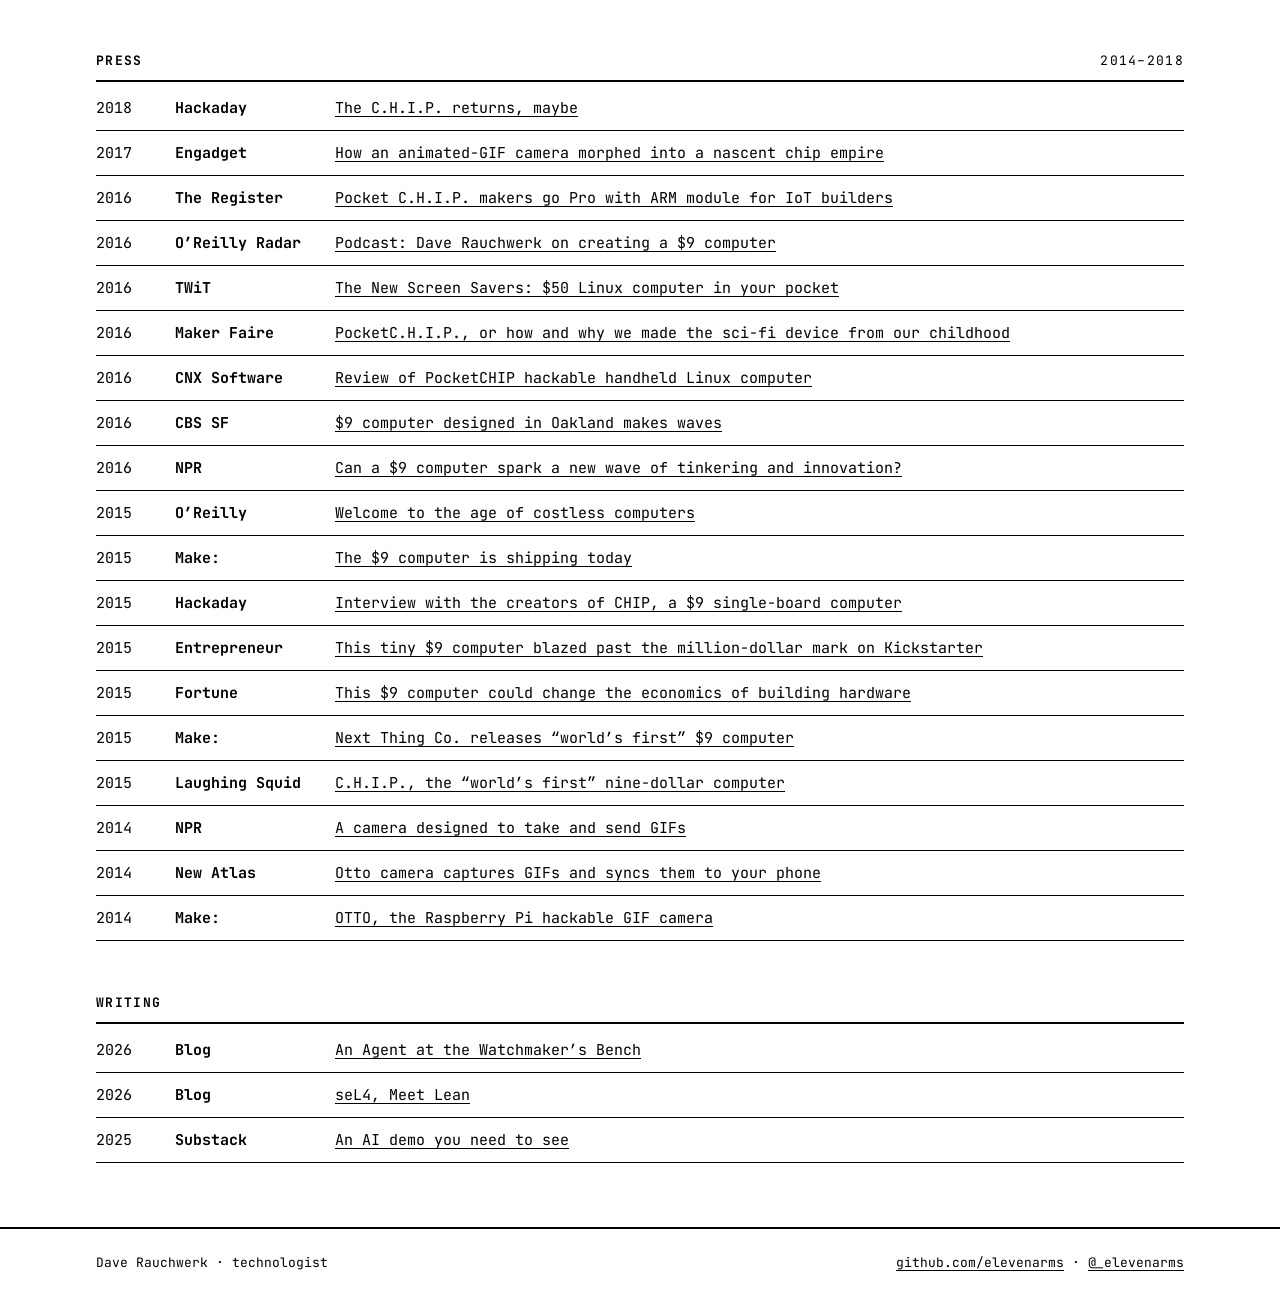
==== commit eb92ed78: "Add Zine Machine v0 (WIP) to Work Co-Authored-By: Claude Opus 5.5 <noreply@anthropic.com>" ====
--- a/index.html
+++ b/index.html
@@ -48,6 +48,14 @@
     <div class="wrap">
       <h2>Work <span>2026</span></h2>
       <div class="grid">
+
+        <article class="p">
+          <figure><img src="/assets/img/zinemachine.jpg" alt="A 40-key keyboard in a translucent green case with a long bar display, next to a deck of cards and a ballpoint pen" width="1400" height="874" loading="lazy"></figure>
+          <div class="meta"><span>2026</span><span>Hardware · Work in progress</span></div>
+          <h3>Zine Machine v0</h3>
+          <p>A 40% keyboard with a Linux computer inside. ChrisChrisLoLo’s bancouver40 board, extended to carry a PocketBeagle&nbsp;2 and a 4.58″ 320×960 bar display in a translucent printed case. The PCB was routed in KiCad and the case modelled through SolidCraft’s MCP server, both checked against BeagleBoard’s own 3D model. Not ready for fab yet.</p>
+          <p class="go"><a href="https://elevenarms.github.io/zinemachine0/">Explore it in 3D</a><a href="https://github.com/elevenarms/zinemachine0">Source</a></p>
+        </article>
 
         <article class="p">
           <figure><img src="/assets/img/sparc.jpg" alt="The OpenWindows desktop on an emulated SPARCstation, running in a browser" width="1400" height="878" loading="lazy"></figure>
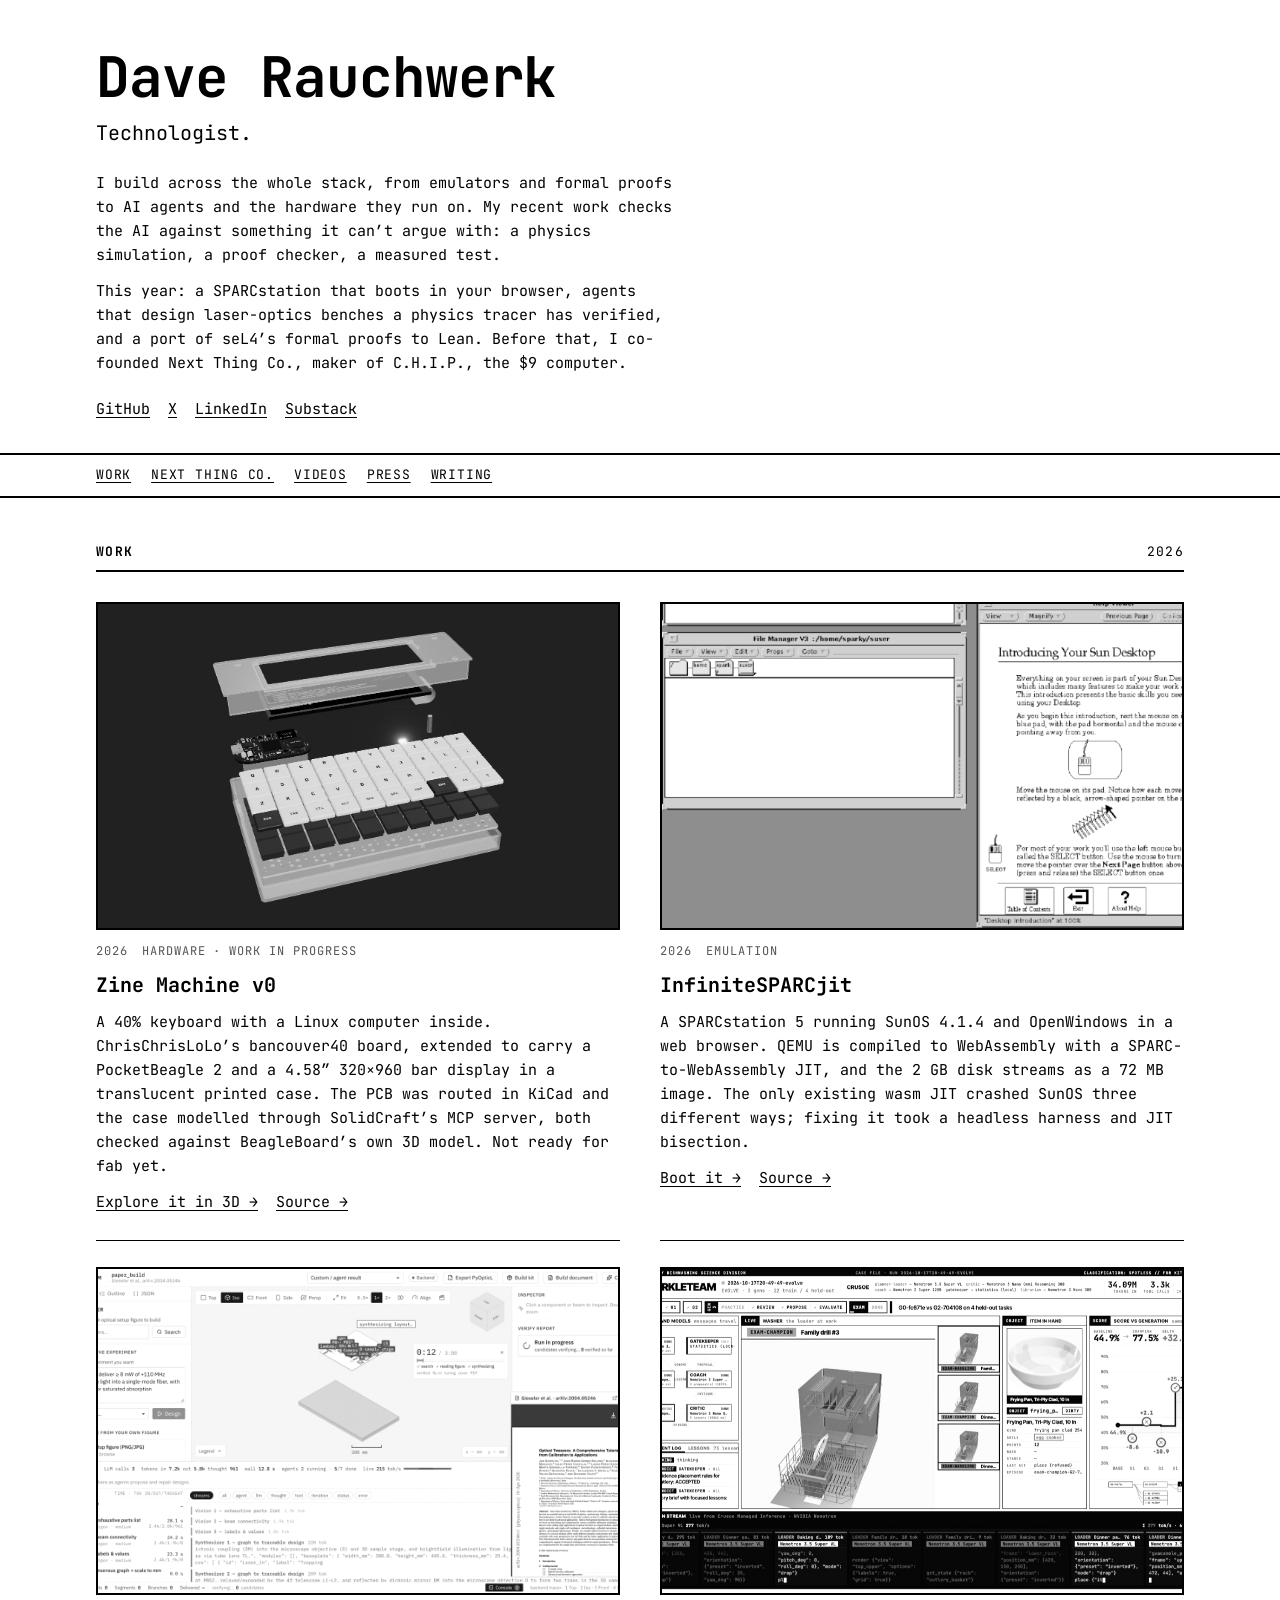
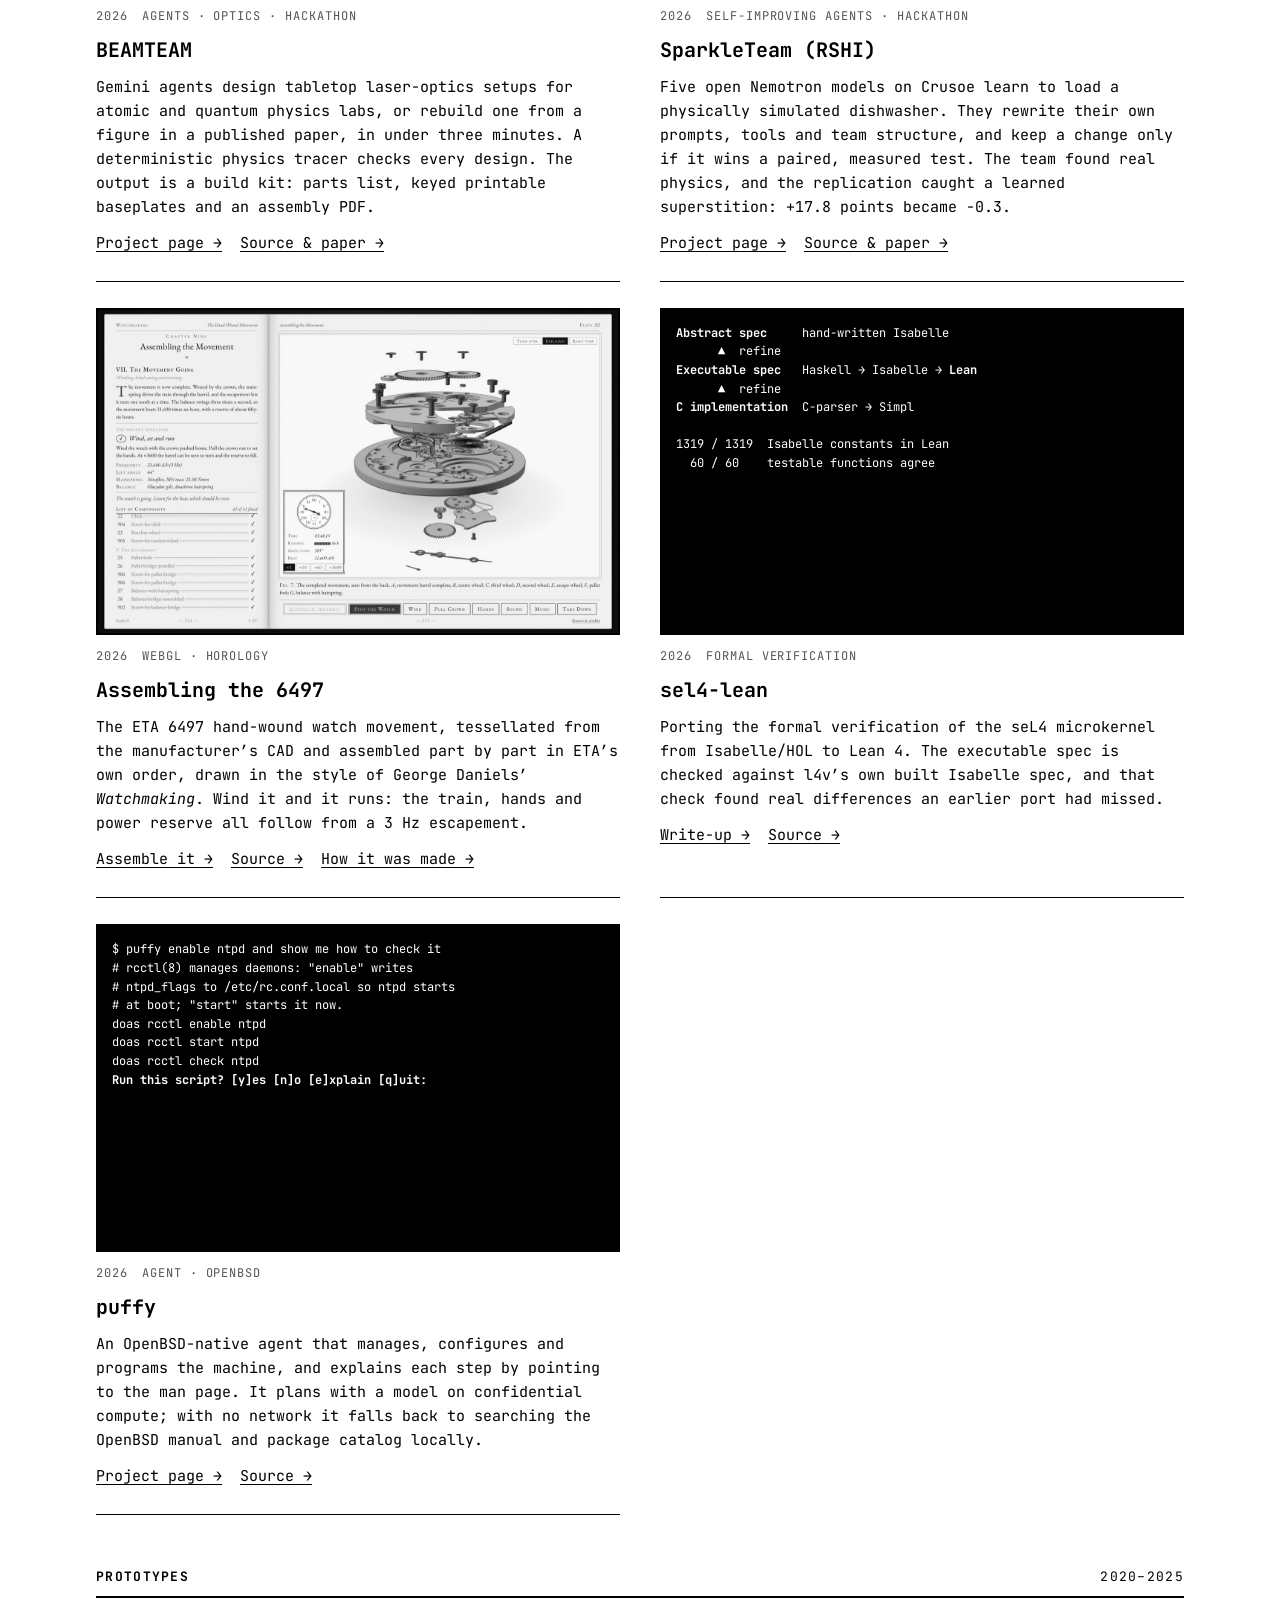
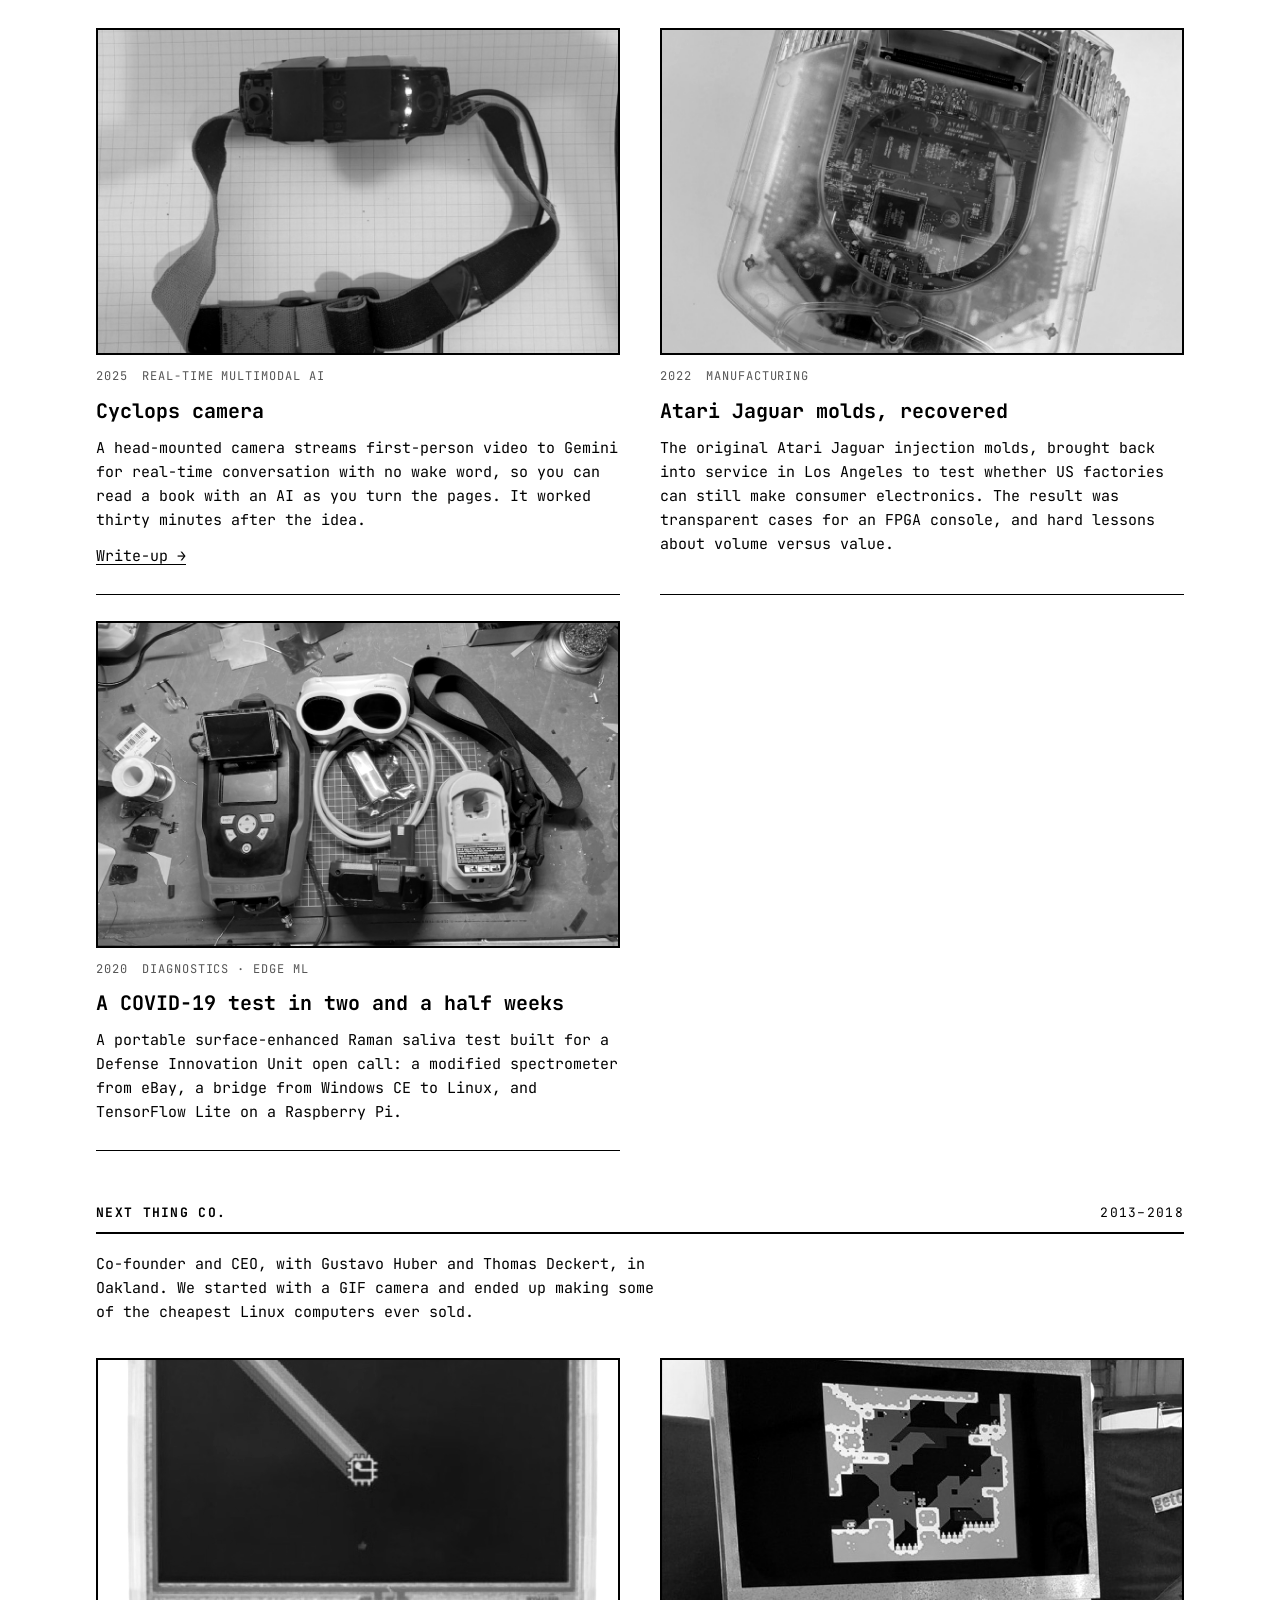
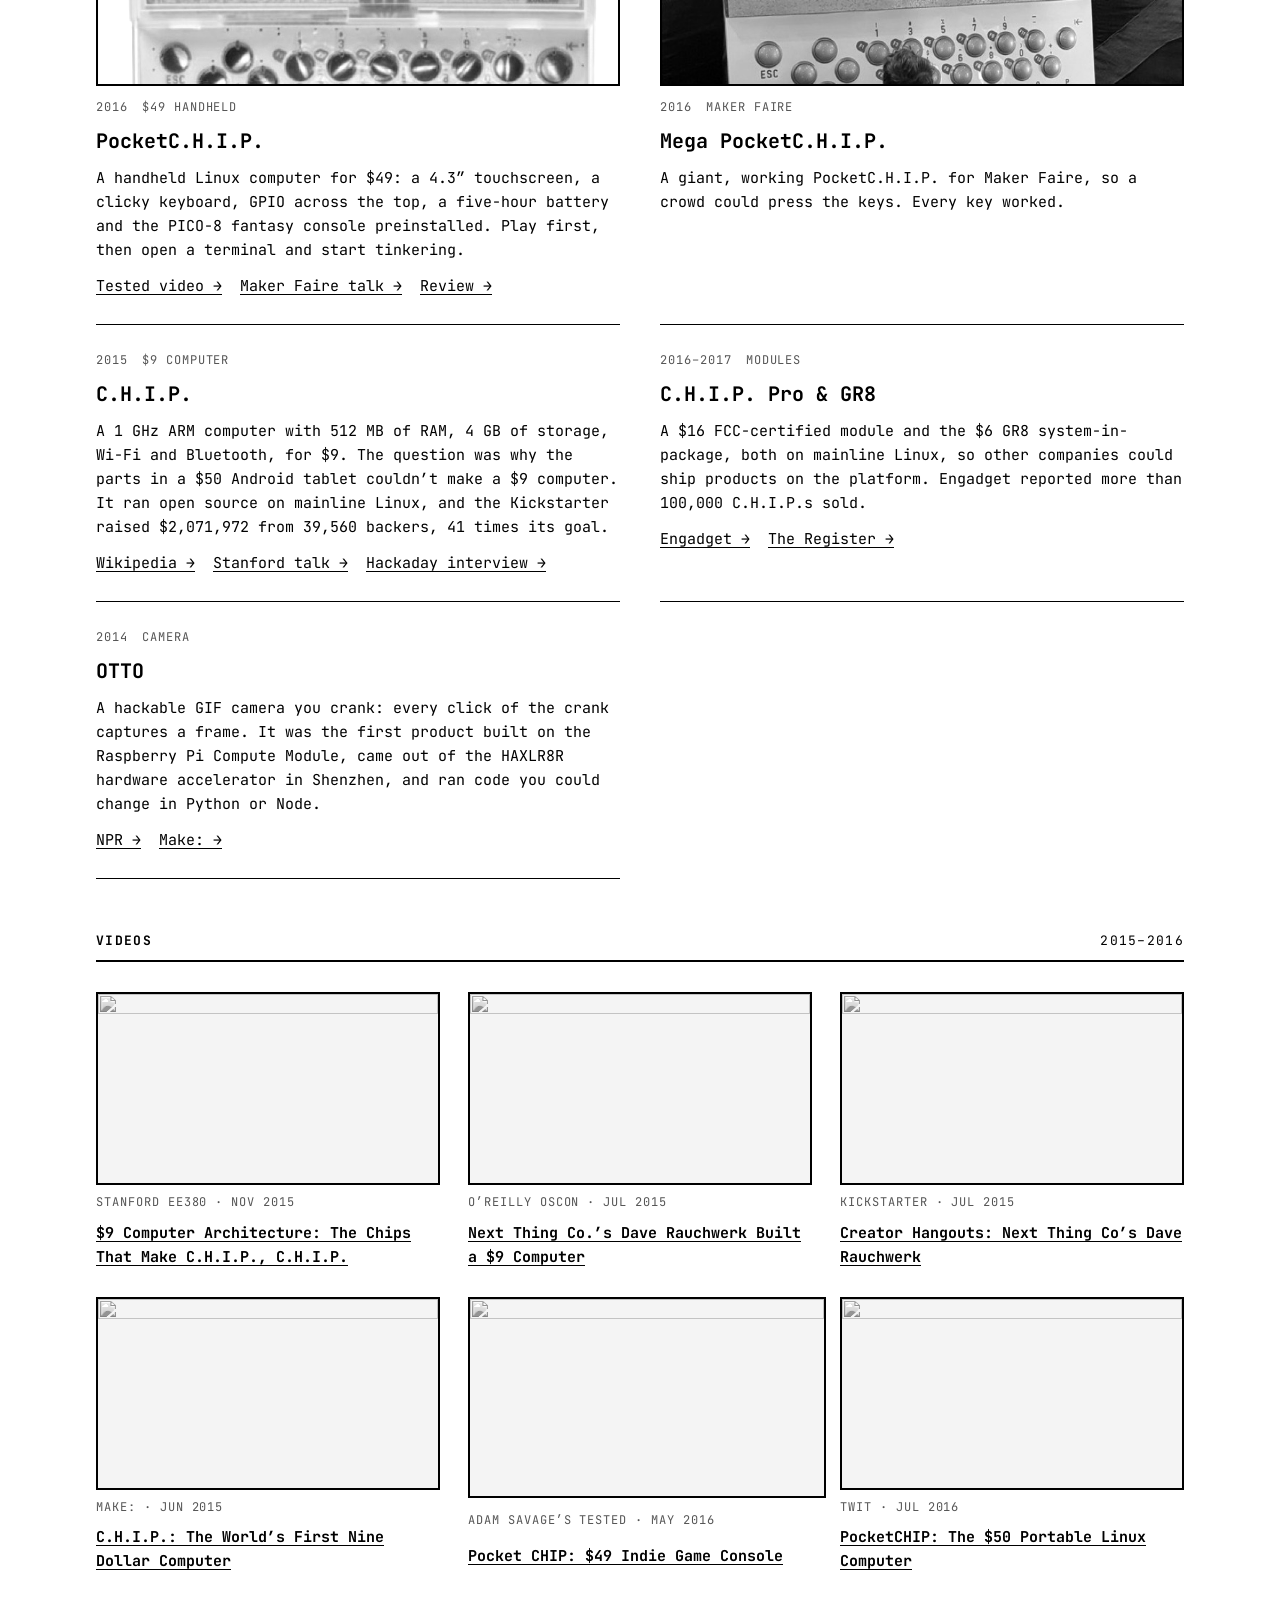
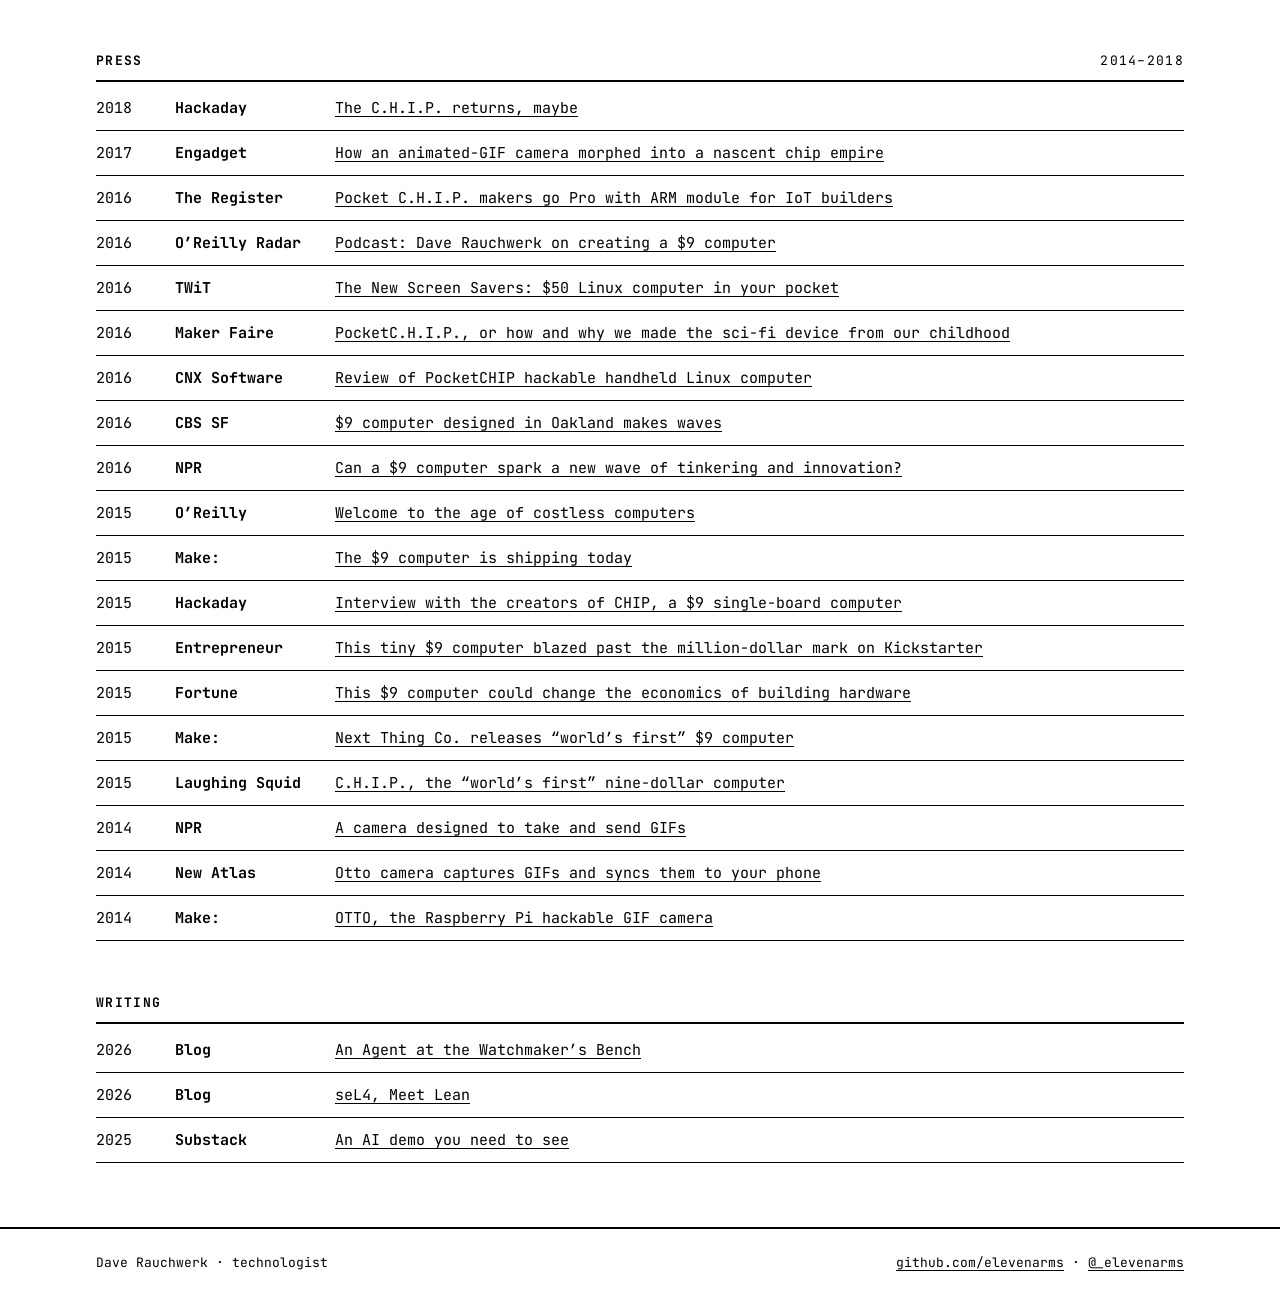
==== commit 1d5ae99e: "Zine Machine card: exploded-view render from the current 3D page Co-Authored-By: Claude Opus 5.5 <no" ====
--- a/index.html
+++ b/index.html
@@ -50,7 +50,7 @@
       <div class="grid">
 
         <article class="p">
-          <figure><img src="/assets/img/zinemachine.jpg" alt="A 40-key keyboard in a translucent green case with a long bar display, next to a deck of cards and a ballpoint pen" width="1400" height="874" loading="lazy"></figure>
+          <figure><img src="/assets/img/zinemachine.jpg" alt="Exploded view of a 40-key keyboard: a translucent green display bezel and long bar display float above a PocketBeagle 2, keycaps, switches and PCB, over a translucent green case" width="1400" height="875" loading="lazy"></figure>
           <div class="meta"><span>2026</span><span>Hardware · Work in progress</span></div>
           <h3>Zine Machine v0</h3>
           <p>A 40% keyboard with a Linux computer inside. ChrisChrisLoLo’s bancouver40 board, extended to carry a PocketBeagle&nbsp;2 and a 4.58″ 320×960 bar display in a translucent printed case. The PCB was routed in KiCad and the case modelled through SolidCraft’s MCP server, both checked against BeagleBoard’s own 3D model. Not ready for fab yet.</p>
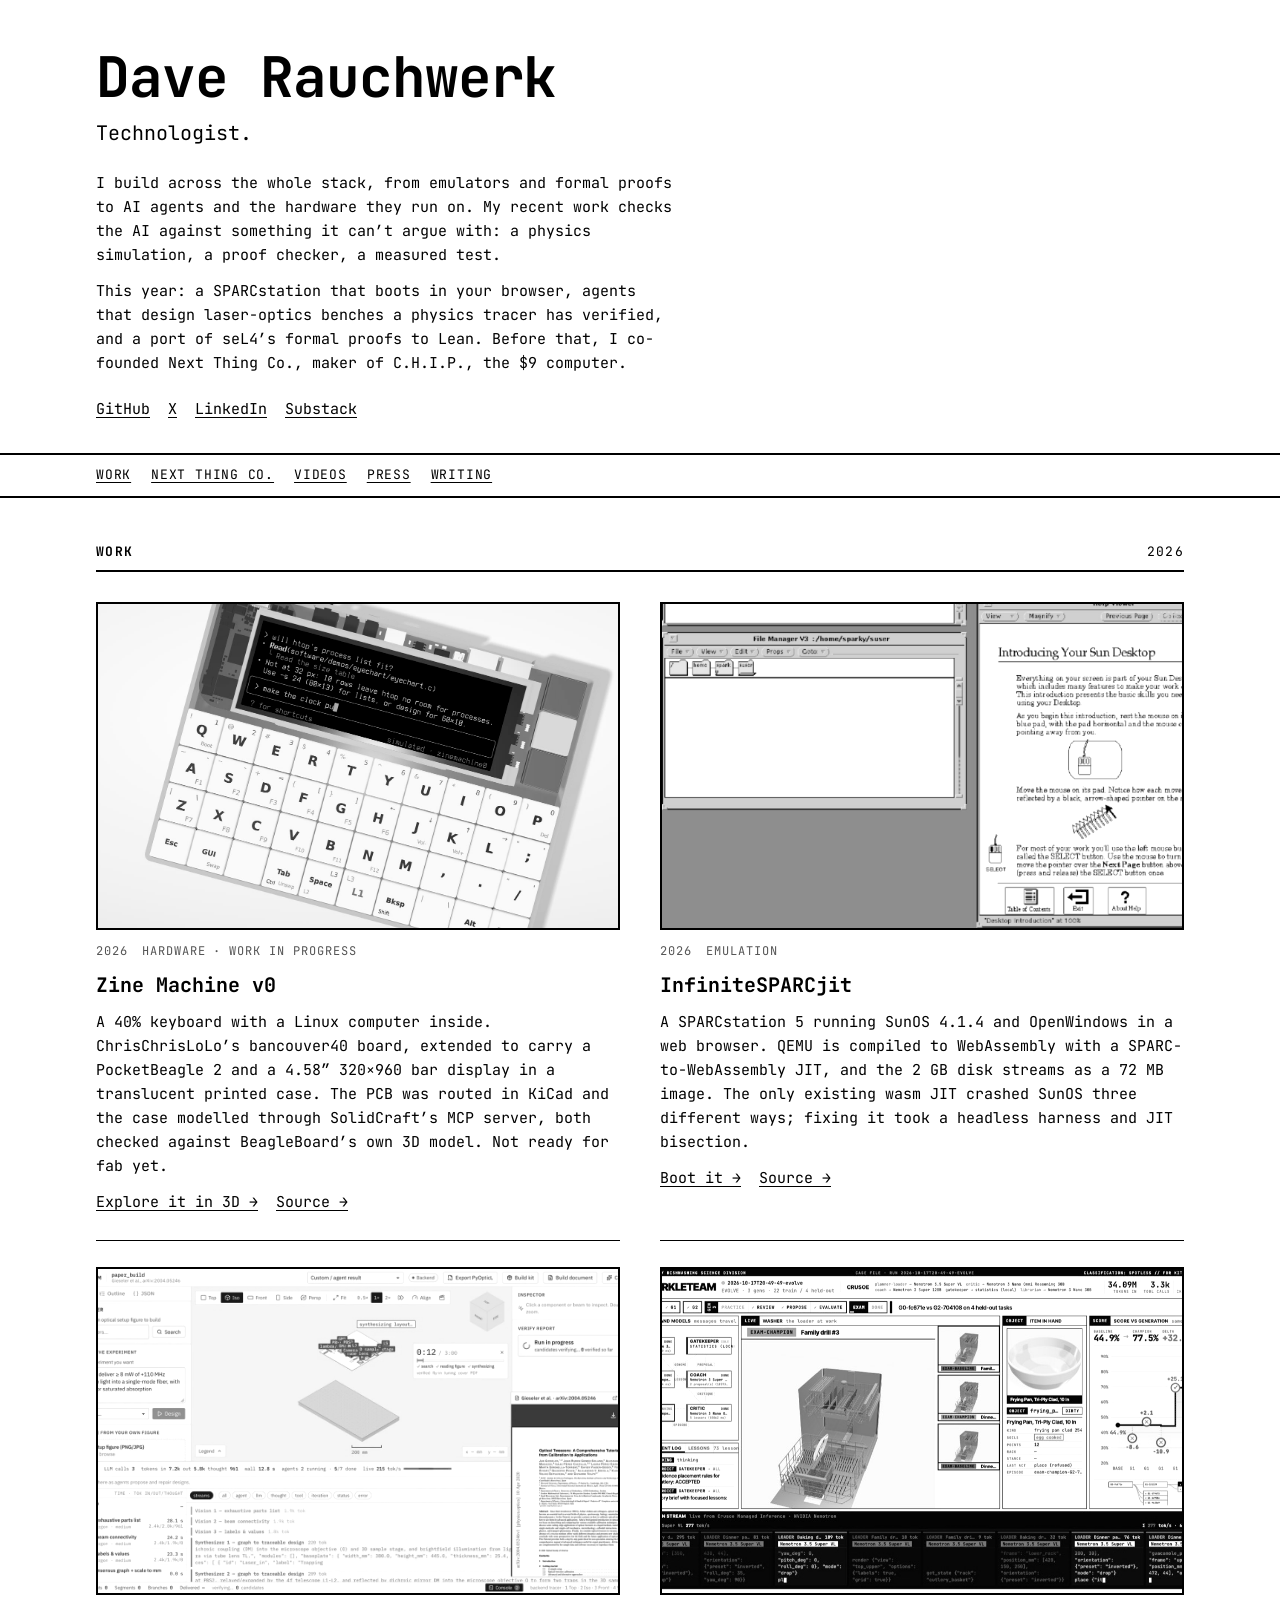
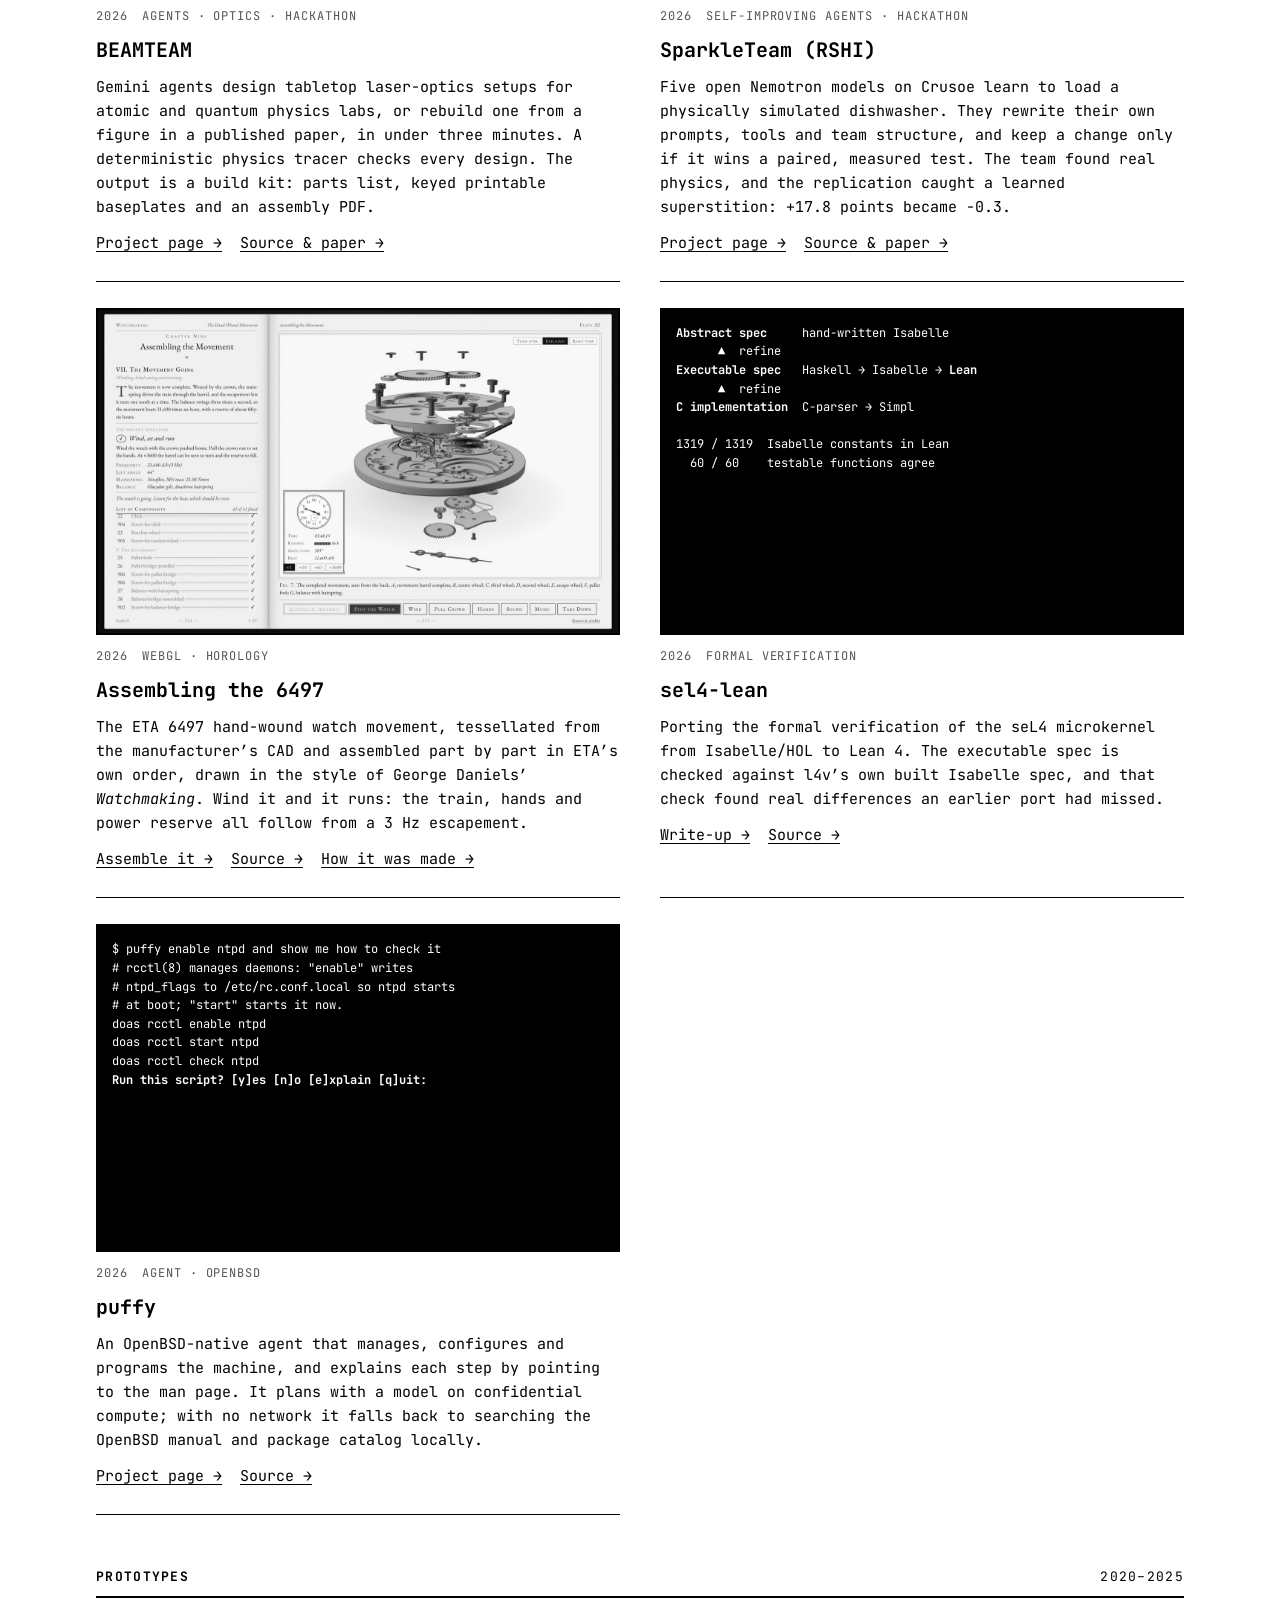
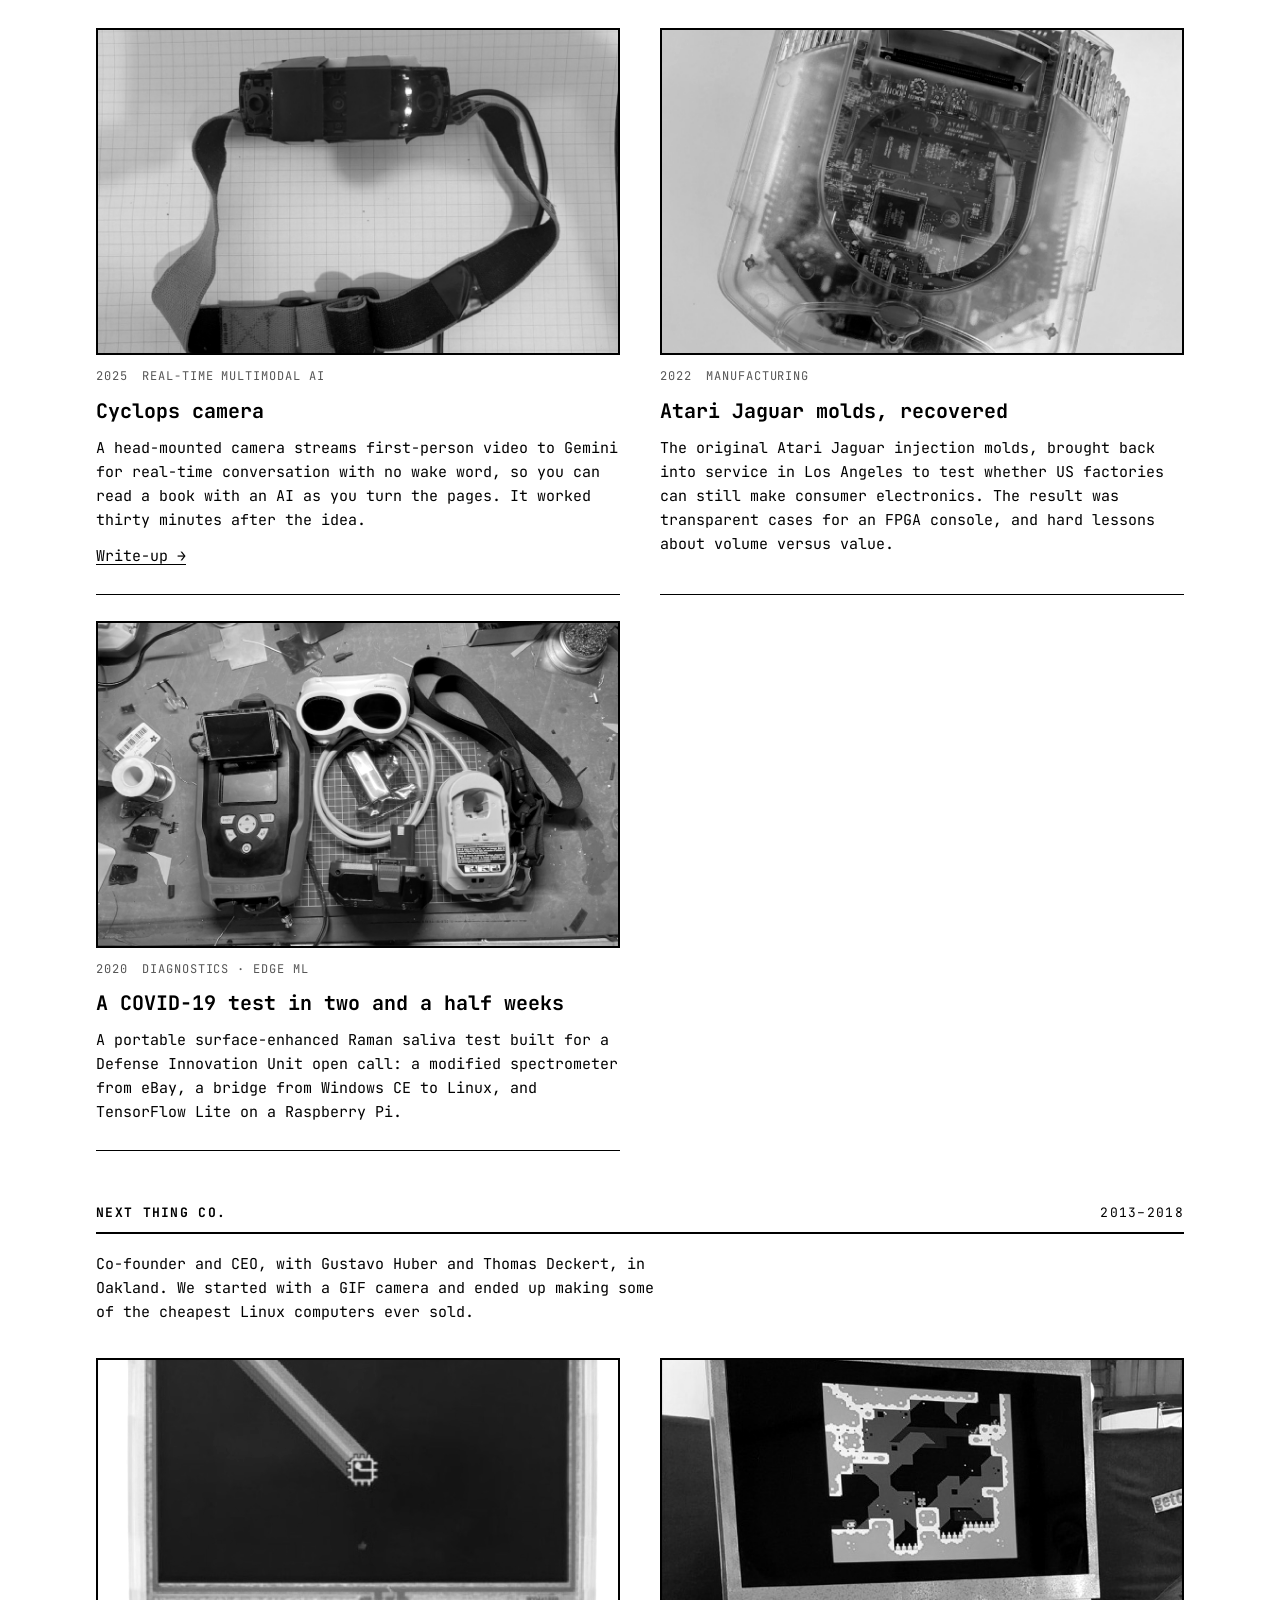
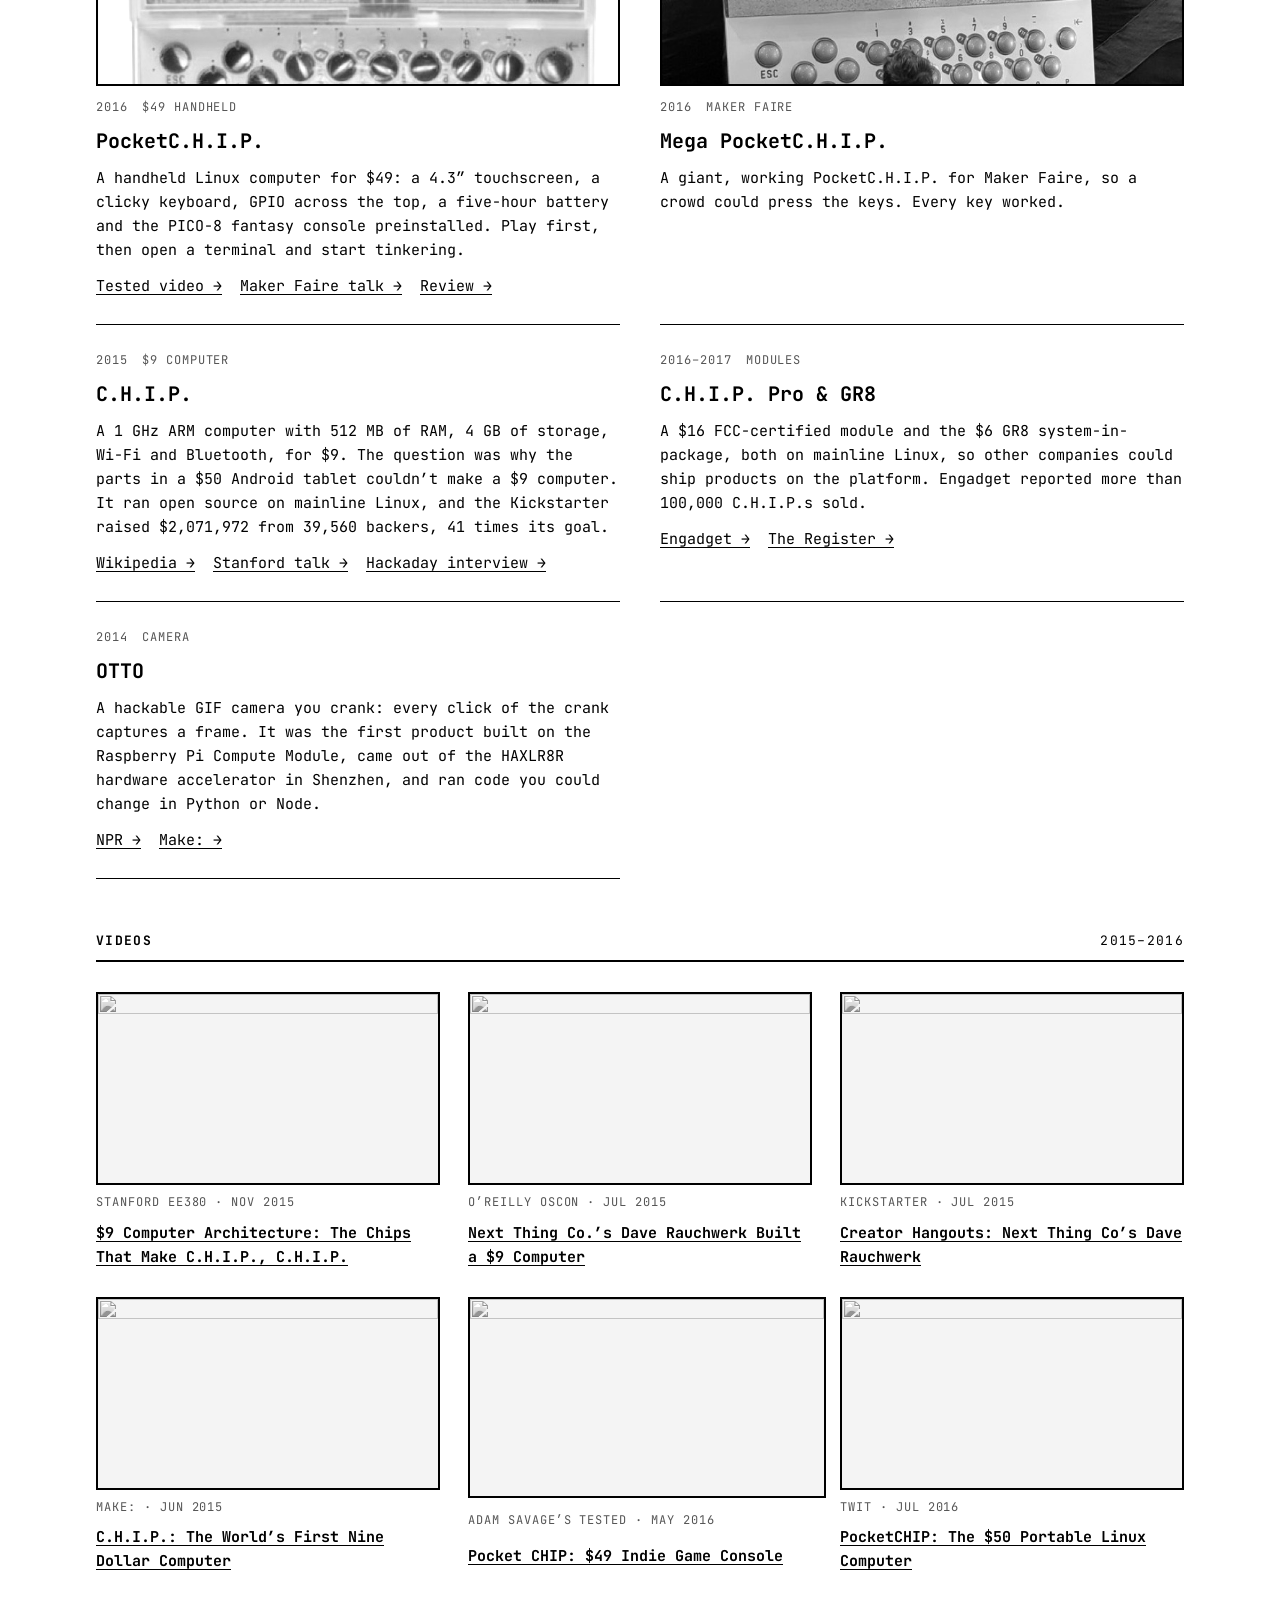
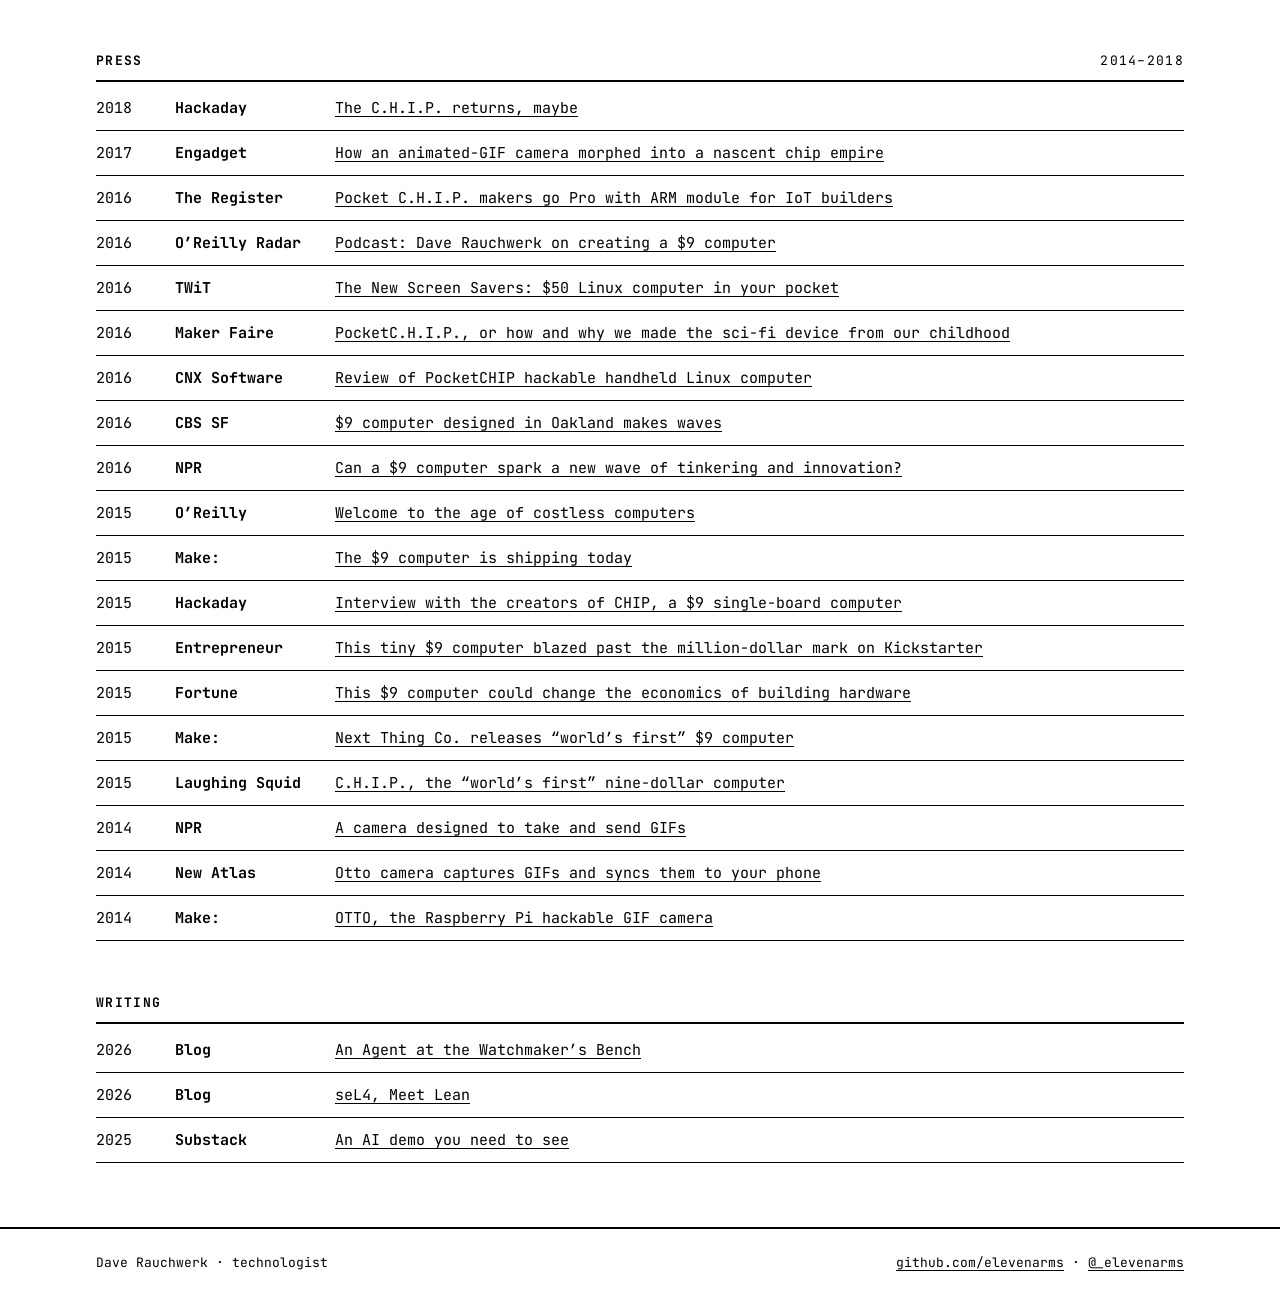
==== commit 47971d0d: "Zine Machine card: image from the v3 3D view Co-Authored-By: Claude Opus 5.5 <noreply@anthropic.com>" ====
--- a/index.html
+++ b/index.html
@@ -50,11 +50,11 @@
       <div class="grid">
 
         <article class="p">
-          <figure><img src="/assets/img/zinemachine.jpg" alt="Exploded view of a 40-key keyboard: a translucent green display bezel and long bar display float above a PocketBeagle 2, keycaps, switches and PCB, over a translucent green case" width="1400" height="875" loading="lazy"></figure>
+          <figure><img src="/assets/img/zinemachine.jpg" alt="Close-up 3D view of the Zine Machine: cream keycaps printed with coloured layer legends, a bar display showing an agent chat, and red, yellow and blue mode keys in a cyan tray" width="1400" height="875" loading="lazy"></figure>
           <div class="meta"><span>2026</span><span>Hardware · Work in progress</span></div>
           <h3>Zine Machine v0</h3>
           <p>A 40% keyboard with a Linux computer inside. ChrisChrisLoLo’s bancouver40 board, extended to carry a PocketBeagle&nbsp;2 and a 4.58″ 320×960 bar display in a translucent printed case. The PCB was routed in KiCad and the case modelled through SolidCraft’s MCP server, both checked against BeagleBoard’s own 3D model. Not ready for fab yet.</p>
-          <p class="go"><a href="https://elevenarms.github.io/zinemachine0/">Explore it in 3D</a><a href="https://github.com/elevenarms/zinemachine0">Source</a></p>
+          <p class="go"><a href="/zinemachine/">Explore it in 3D</a><a href="https://github.com/elevenarms/zinemachine0">Source</a></p>
         </article>
 
         <article class="p">
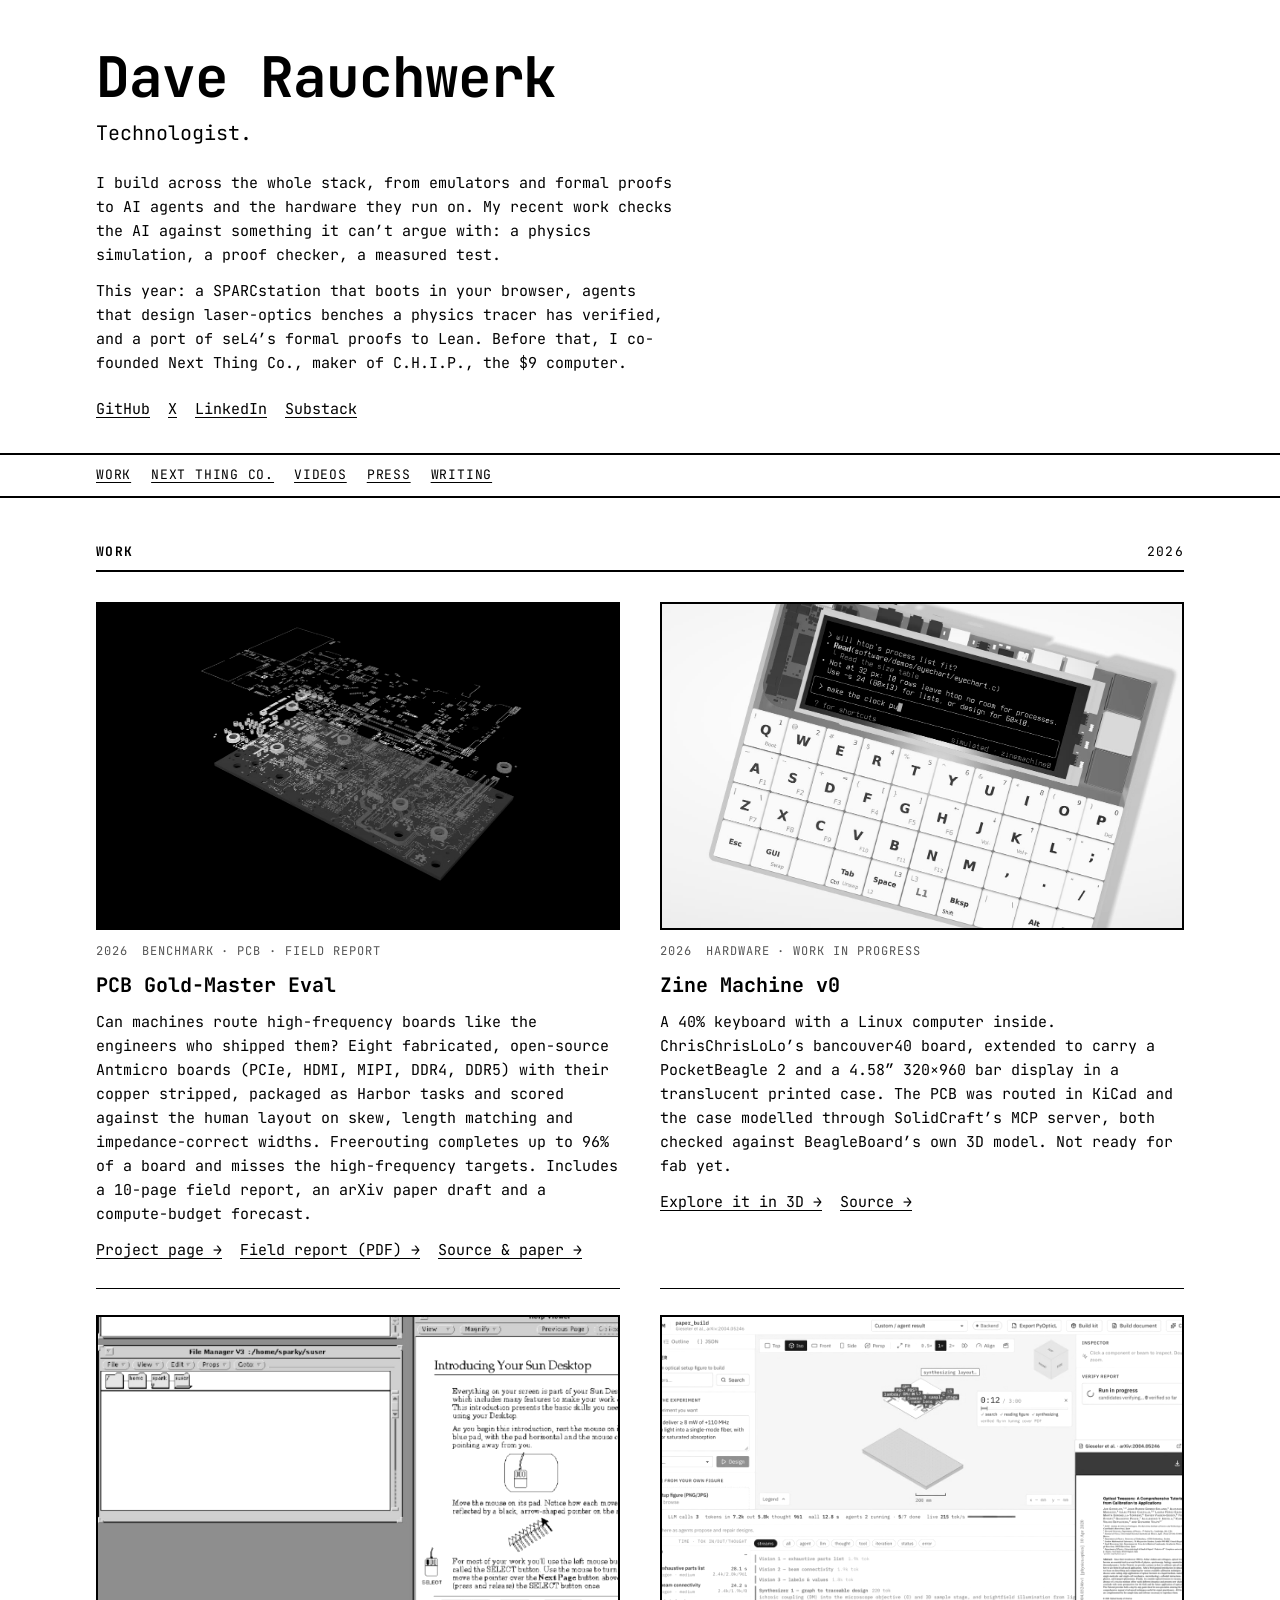
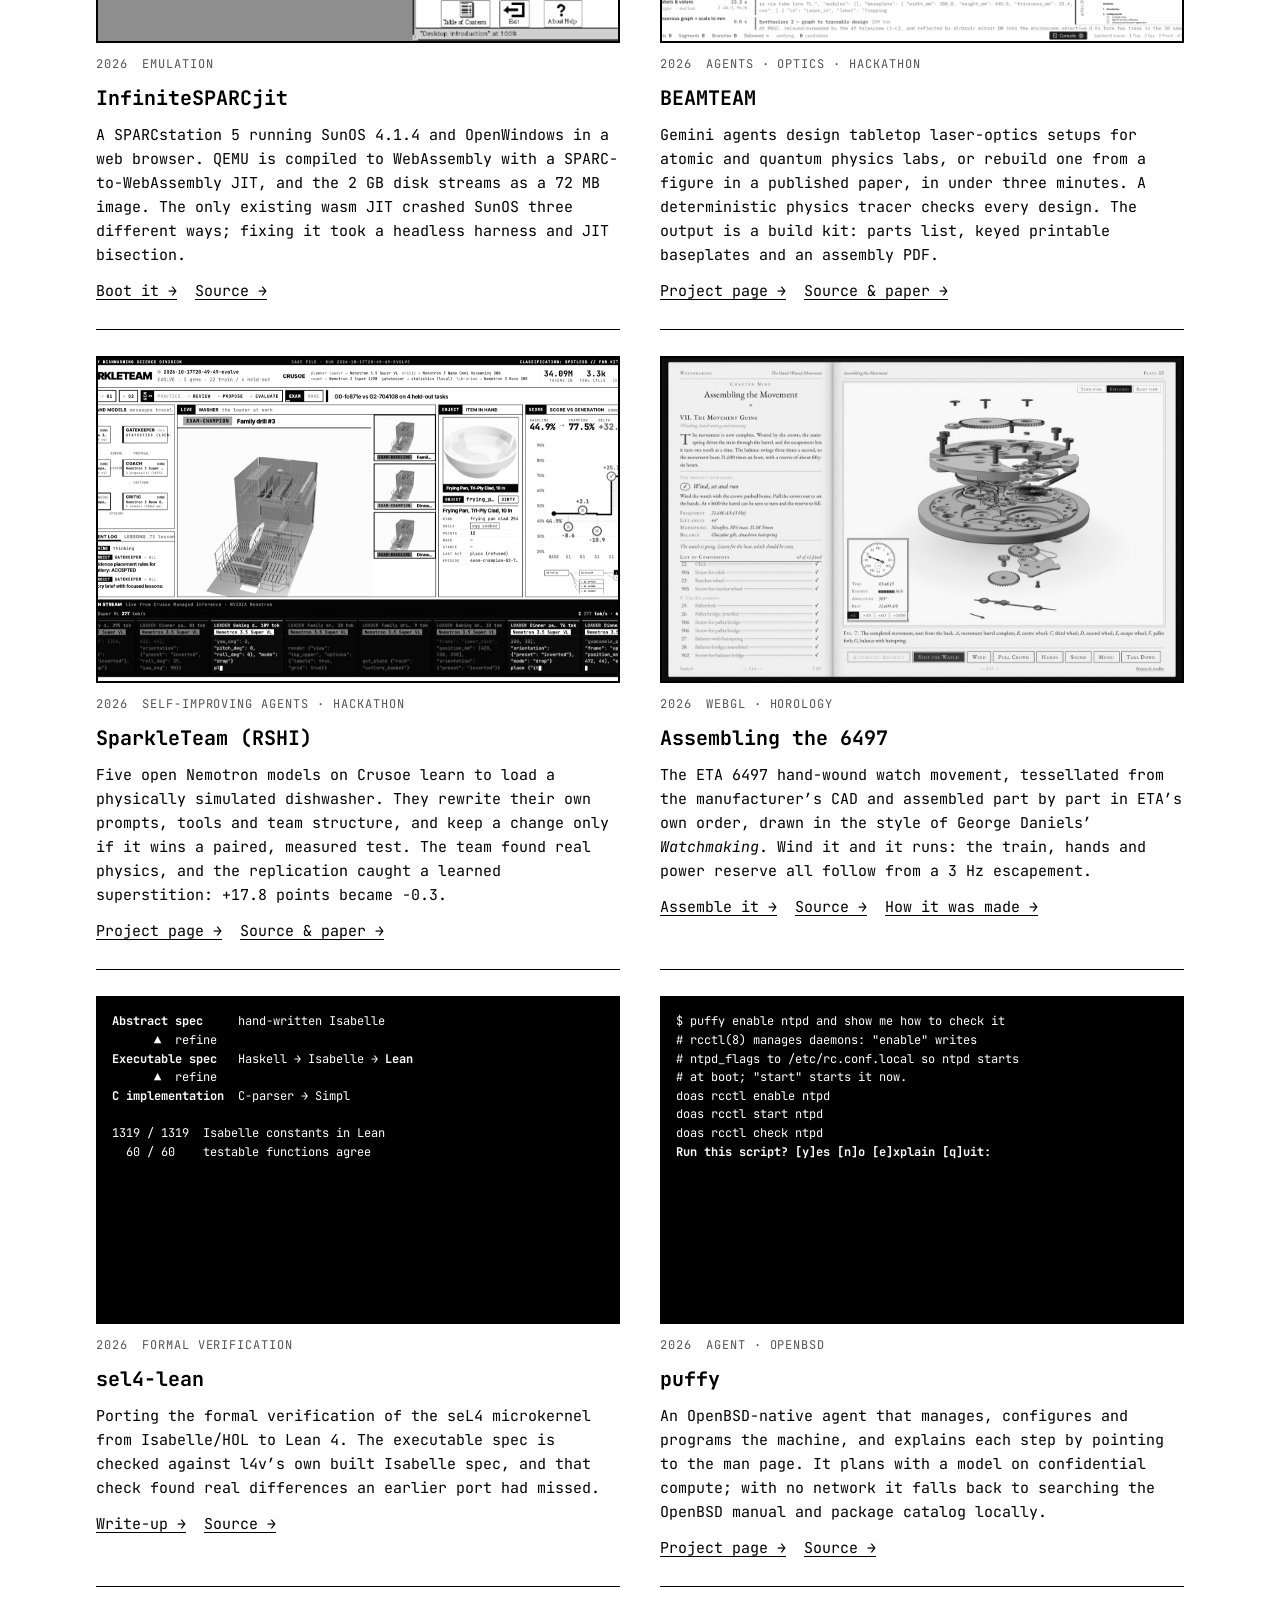
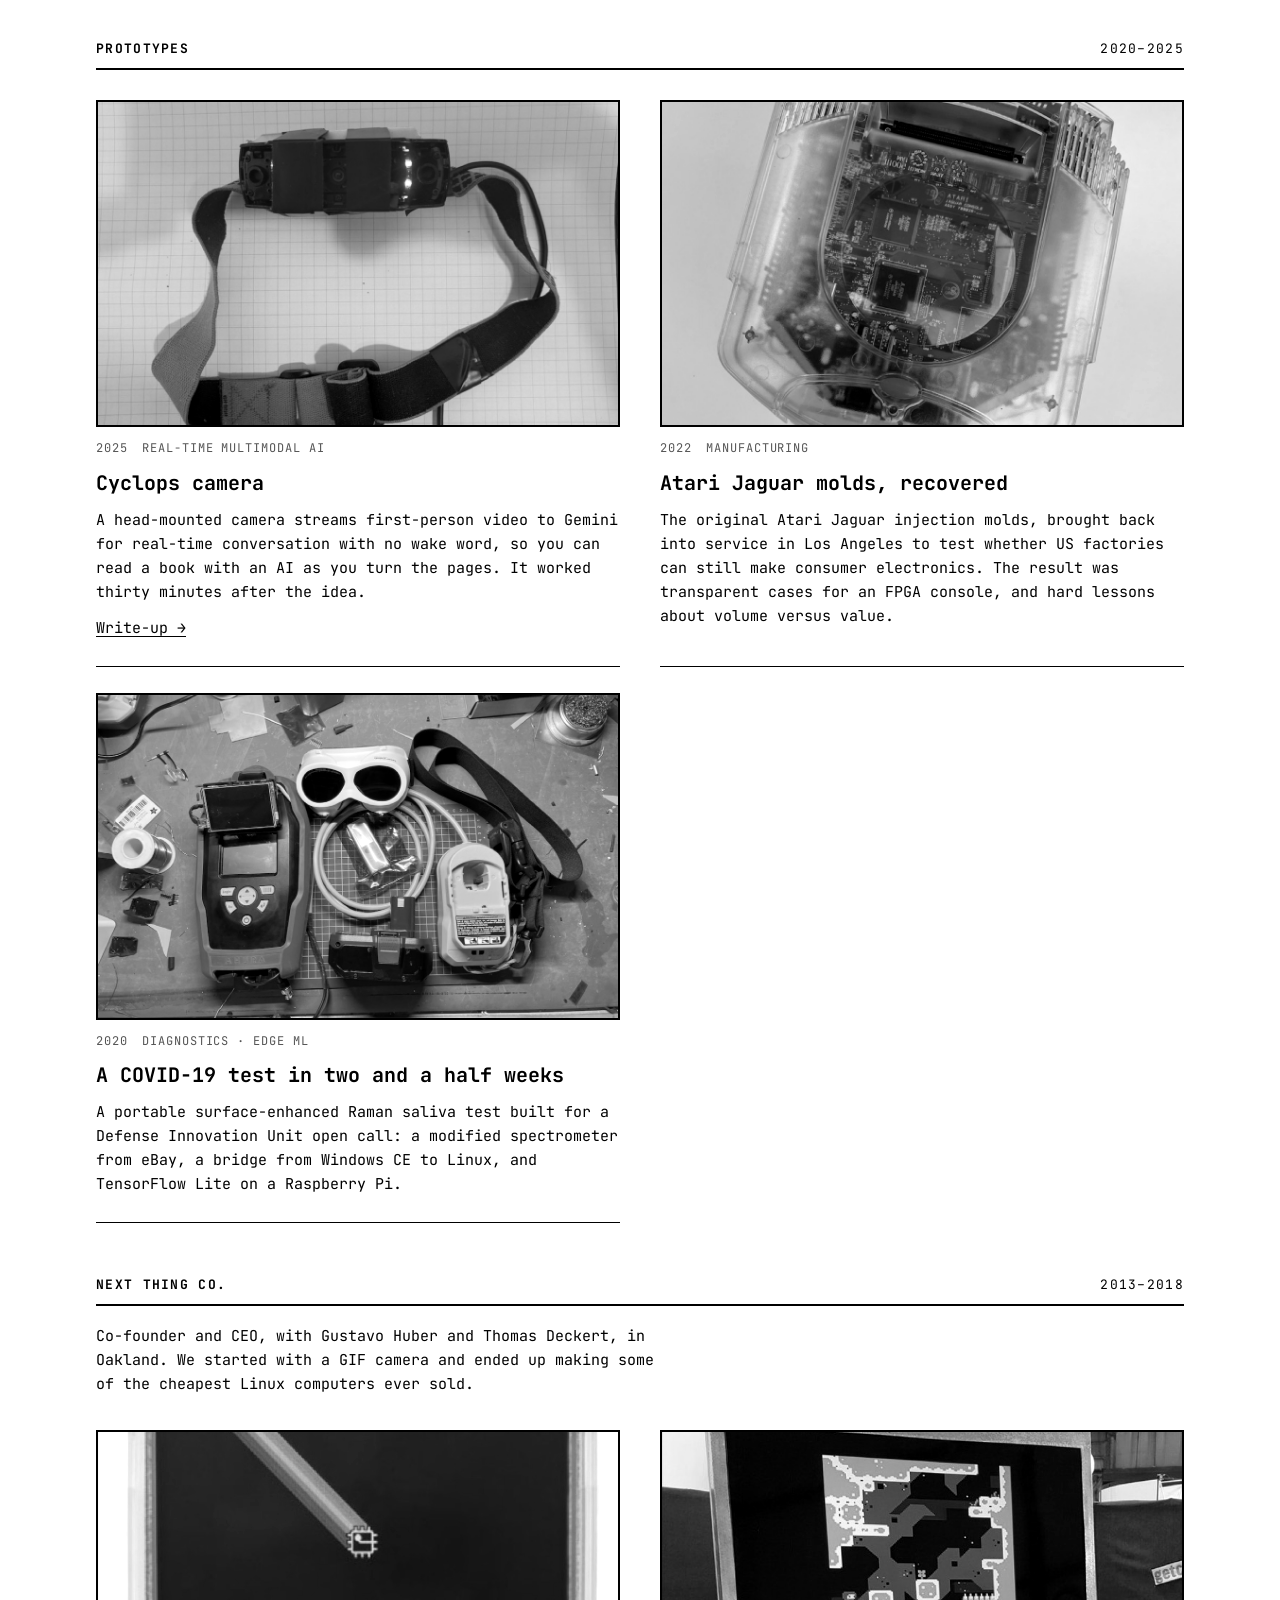
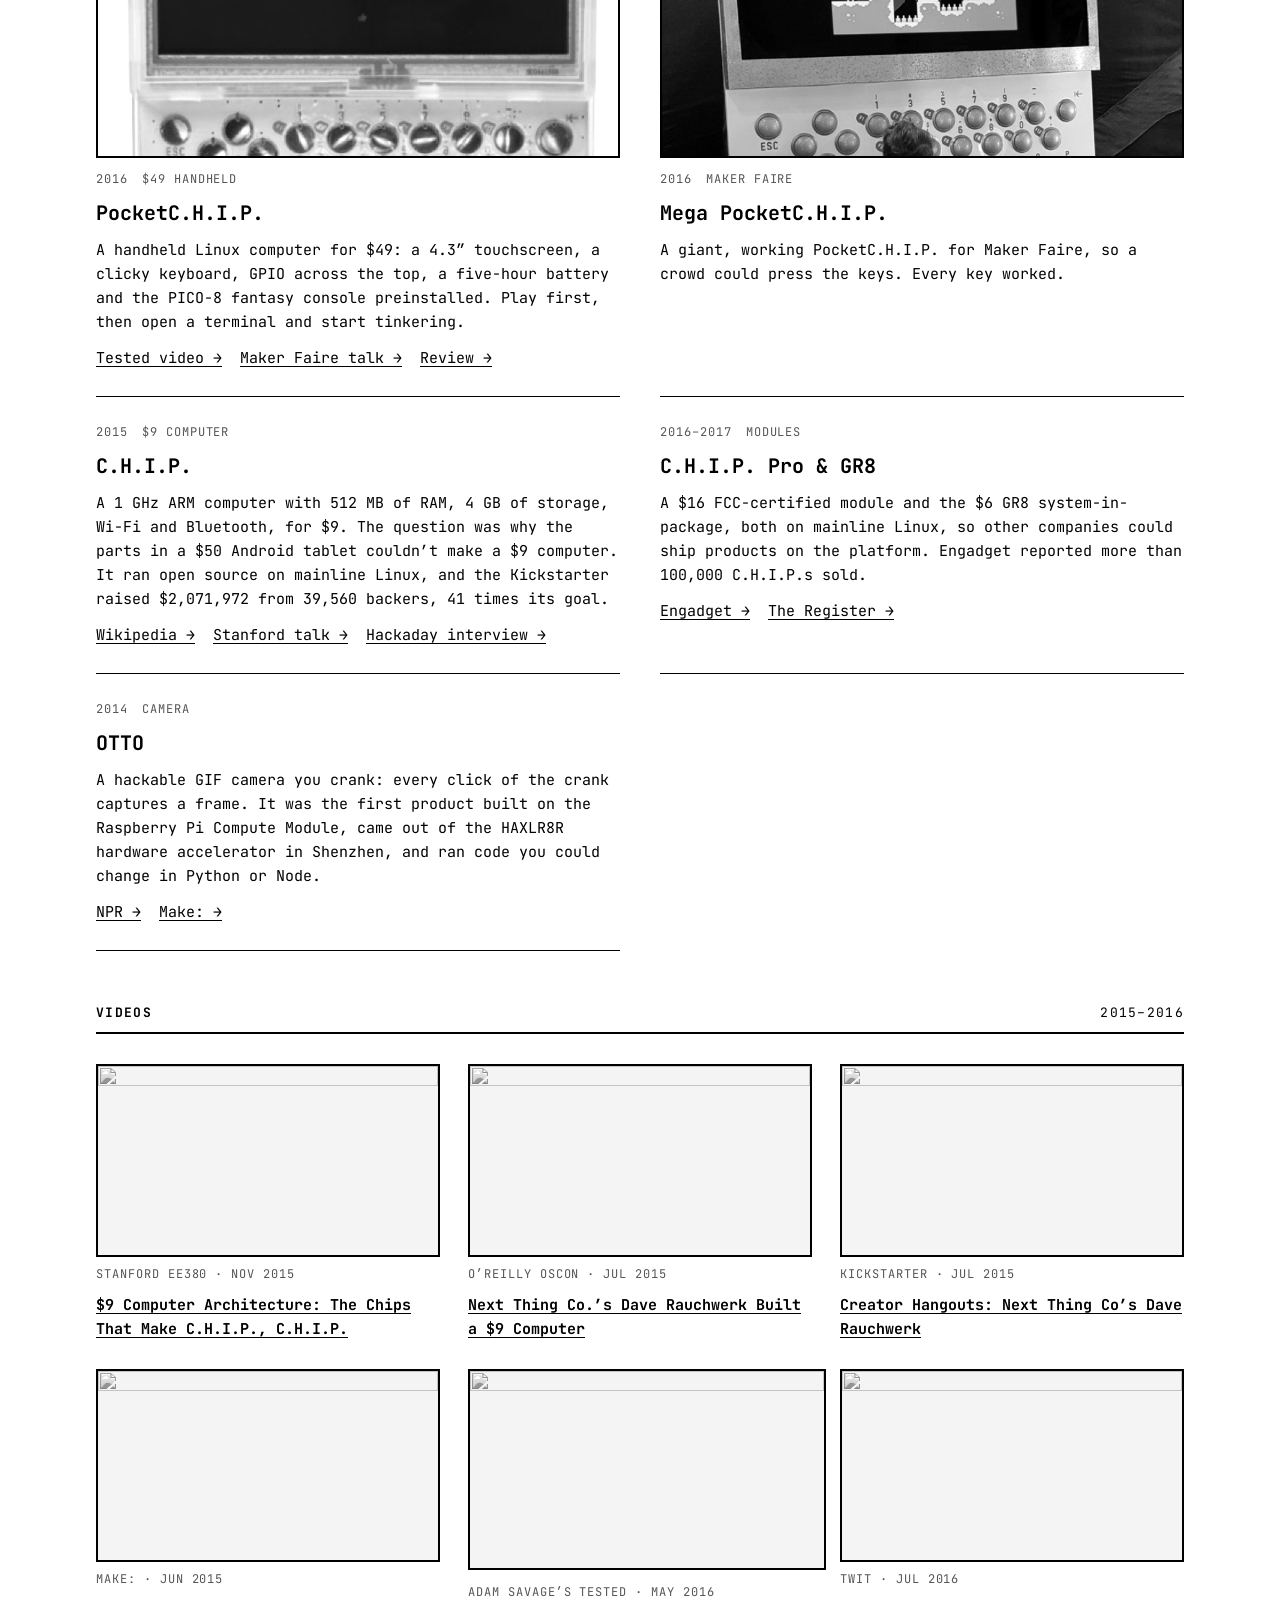
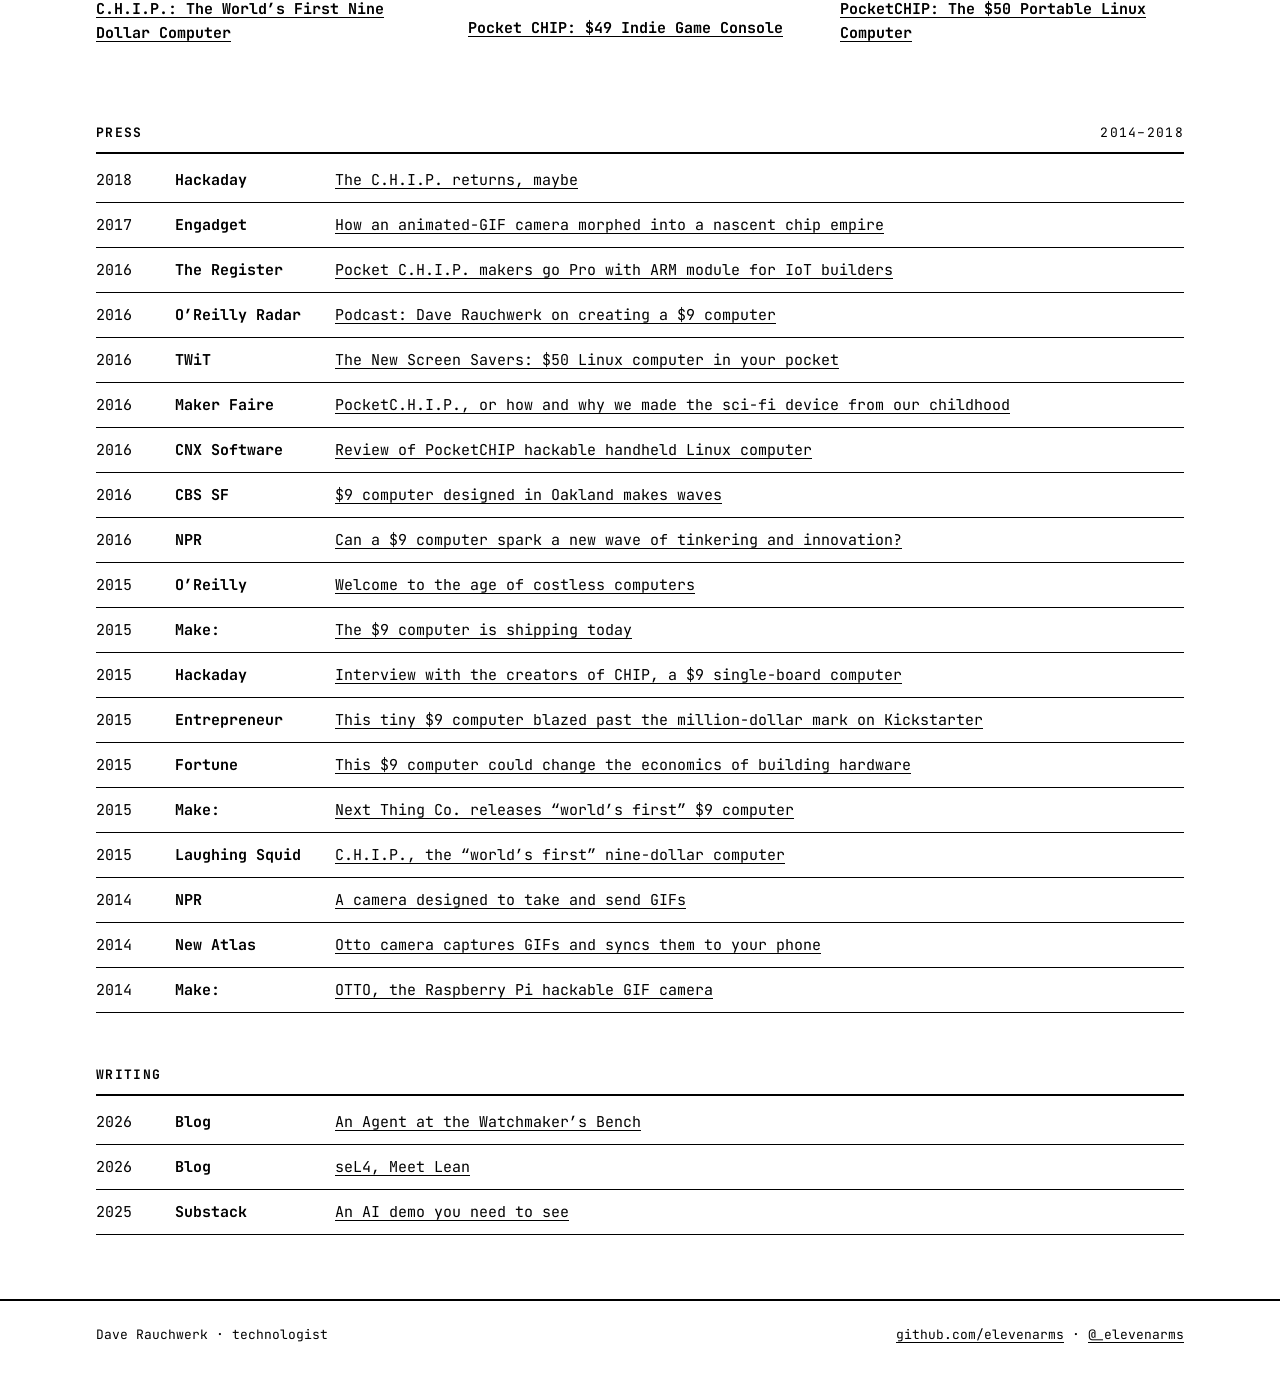
==== commit bbcb4617: "Add PCB Gold-Master Eval to Work: project page, field report PDF and source Co-Authored-By: Claude O" ====
--- a/index.html
+++ b/index.html
@@ -48,6 +48,14 @@
     <div class="wrap">
       <h2>Work <span>2026</span></h2>
       <div class="grid">
+
+        <article class="p">
+          <figure><img src="/assets/img/pcb-gold-eval.jpg" alt="Exploded 3D view of Antmicro’s Jetson Orin baseboard: copper, solder mask and silkscreen layers pulled apart above the board" width="1400" height="745" loading="lazy"></figure>
+          <div class="meta"><span>2026</span><span>Benchmark · PCB · Field report</span></div>
+          <h3>PCB Gold-Master Eval</h3>
+          <p>Can machines route high-frequency boards like the engineers who shipped them? Eight fabricated, open-source Antmicro boards (PCIe, HDMI, MIPI, DDR4, DDR5) with their copper stripped, packaged as Harbor tasks and scored against the human layout on skew, length matching and impedance-correct widths. Freerouting completes up to 96% of a board and misses the high-frequency targets. Includes a 10-page field report, an arXiv paper draft and a compute-budget forecast.</p>
+          <p class="go"><a href="https://pcb-gold-eval.vercel.app">Project page</a><a href="https://pcb-gold-eval.vercel.app/assets/docs/field-report.pdf">Field report (PDF)</a><a href="https://github.com/elevenarms/pcb-gold-eval">Source &amp; paper</a></p>
+        </article>
 
         <article class="p">
           <figure><img src="/assets/img/zinemachine.jpg" alt="Close-up 3D view of the Zine Machine: cream keycaps printed with coloured layer legends, a bar display showing an agent chat, and red, yellow and blue mode keys in a cyan tray" width="1400" height="875" loading="lazy"></figure>
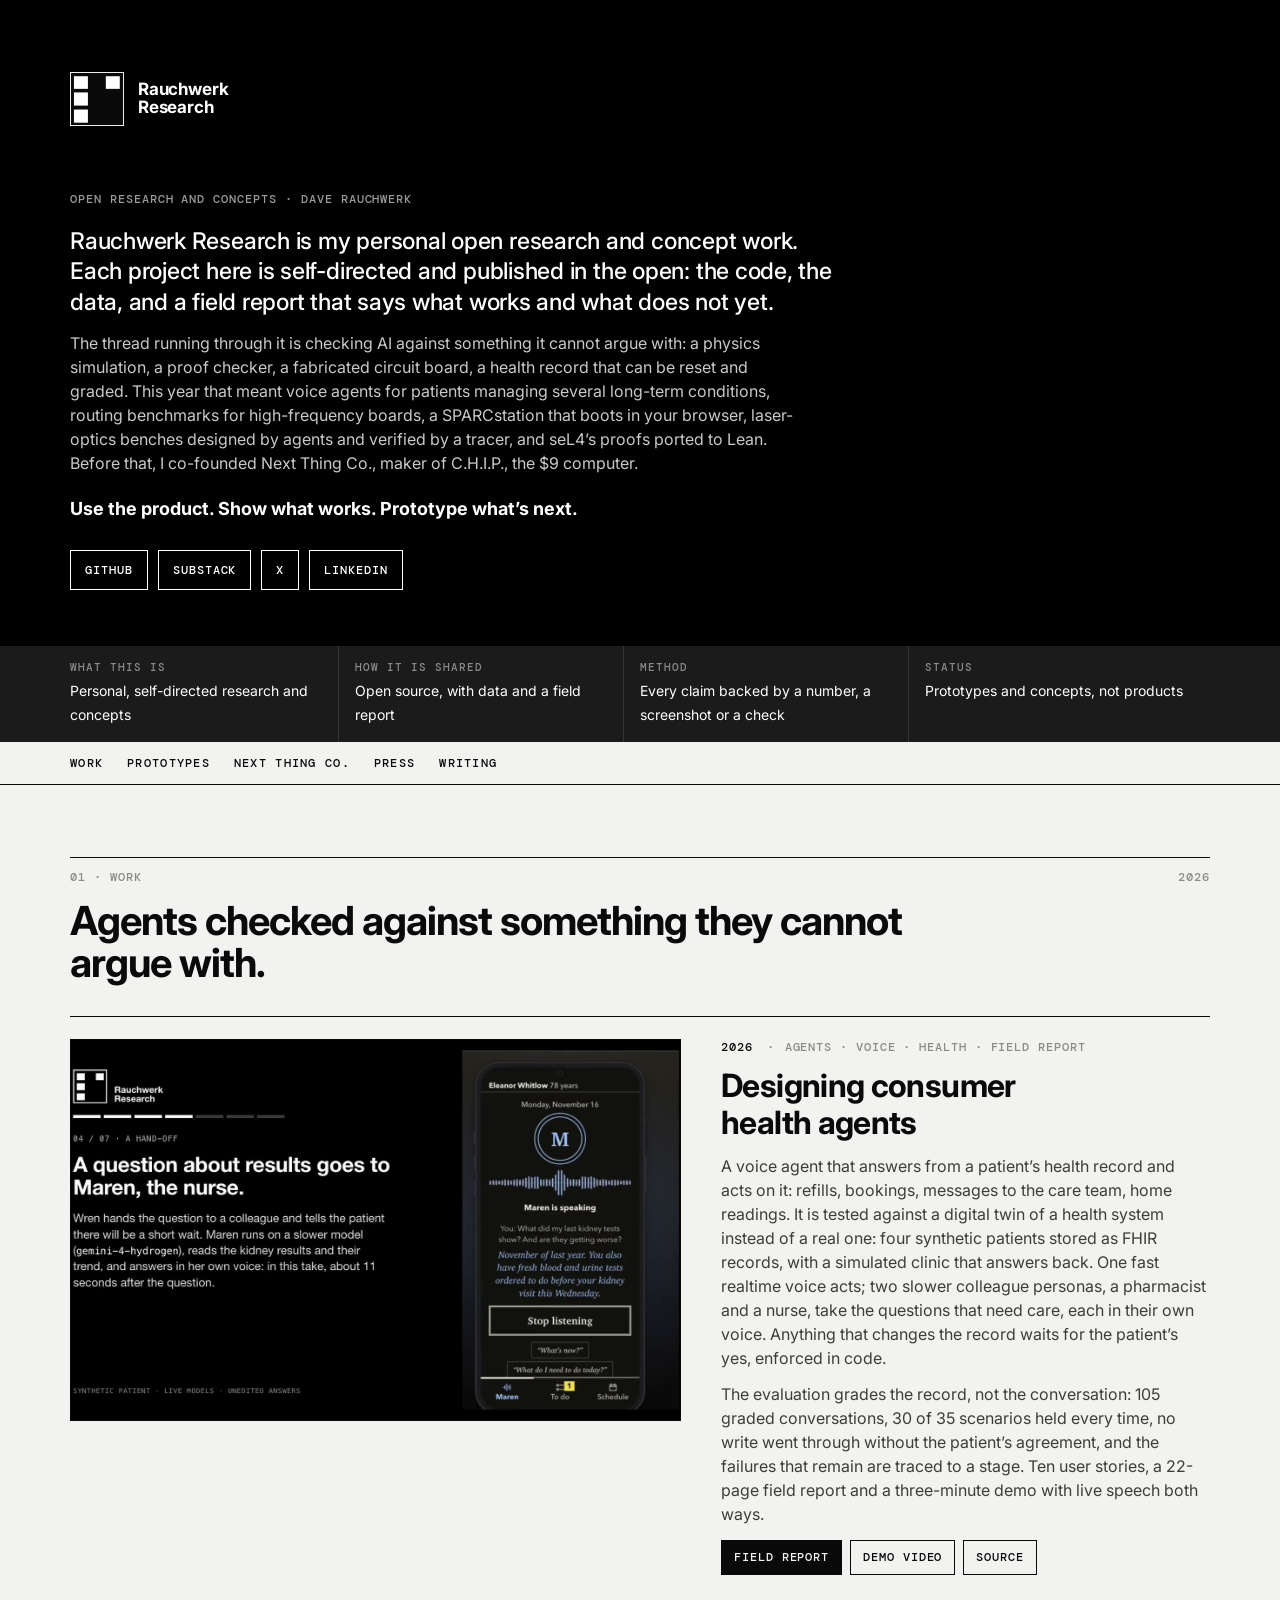
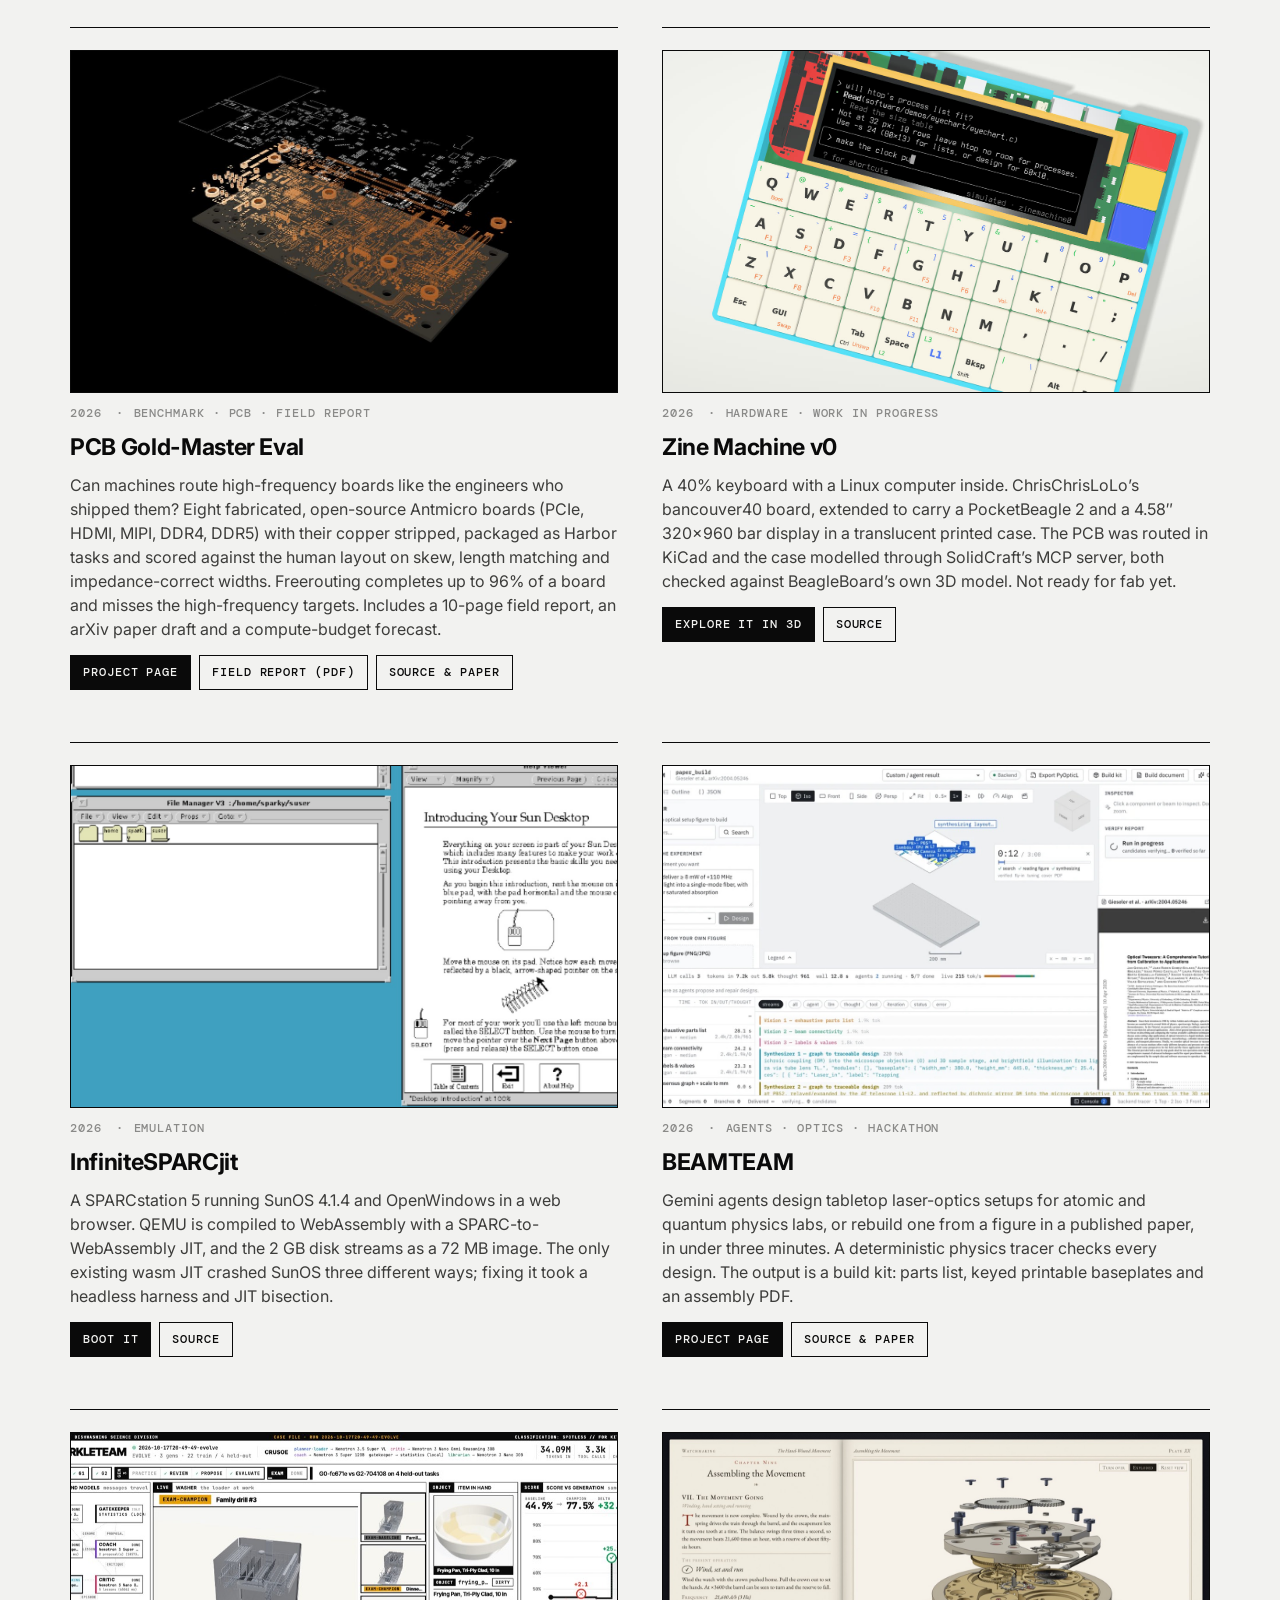
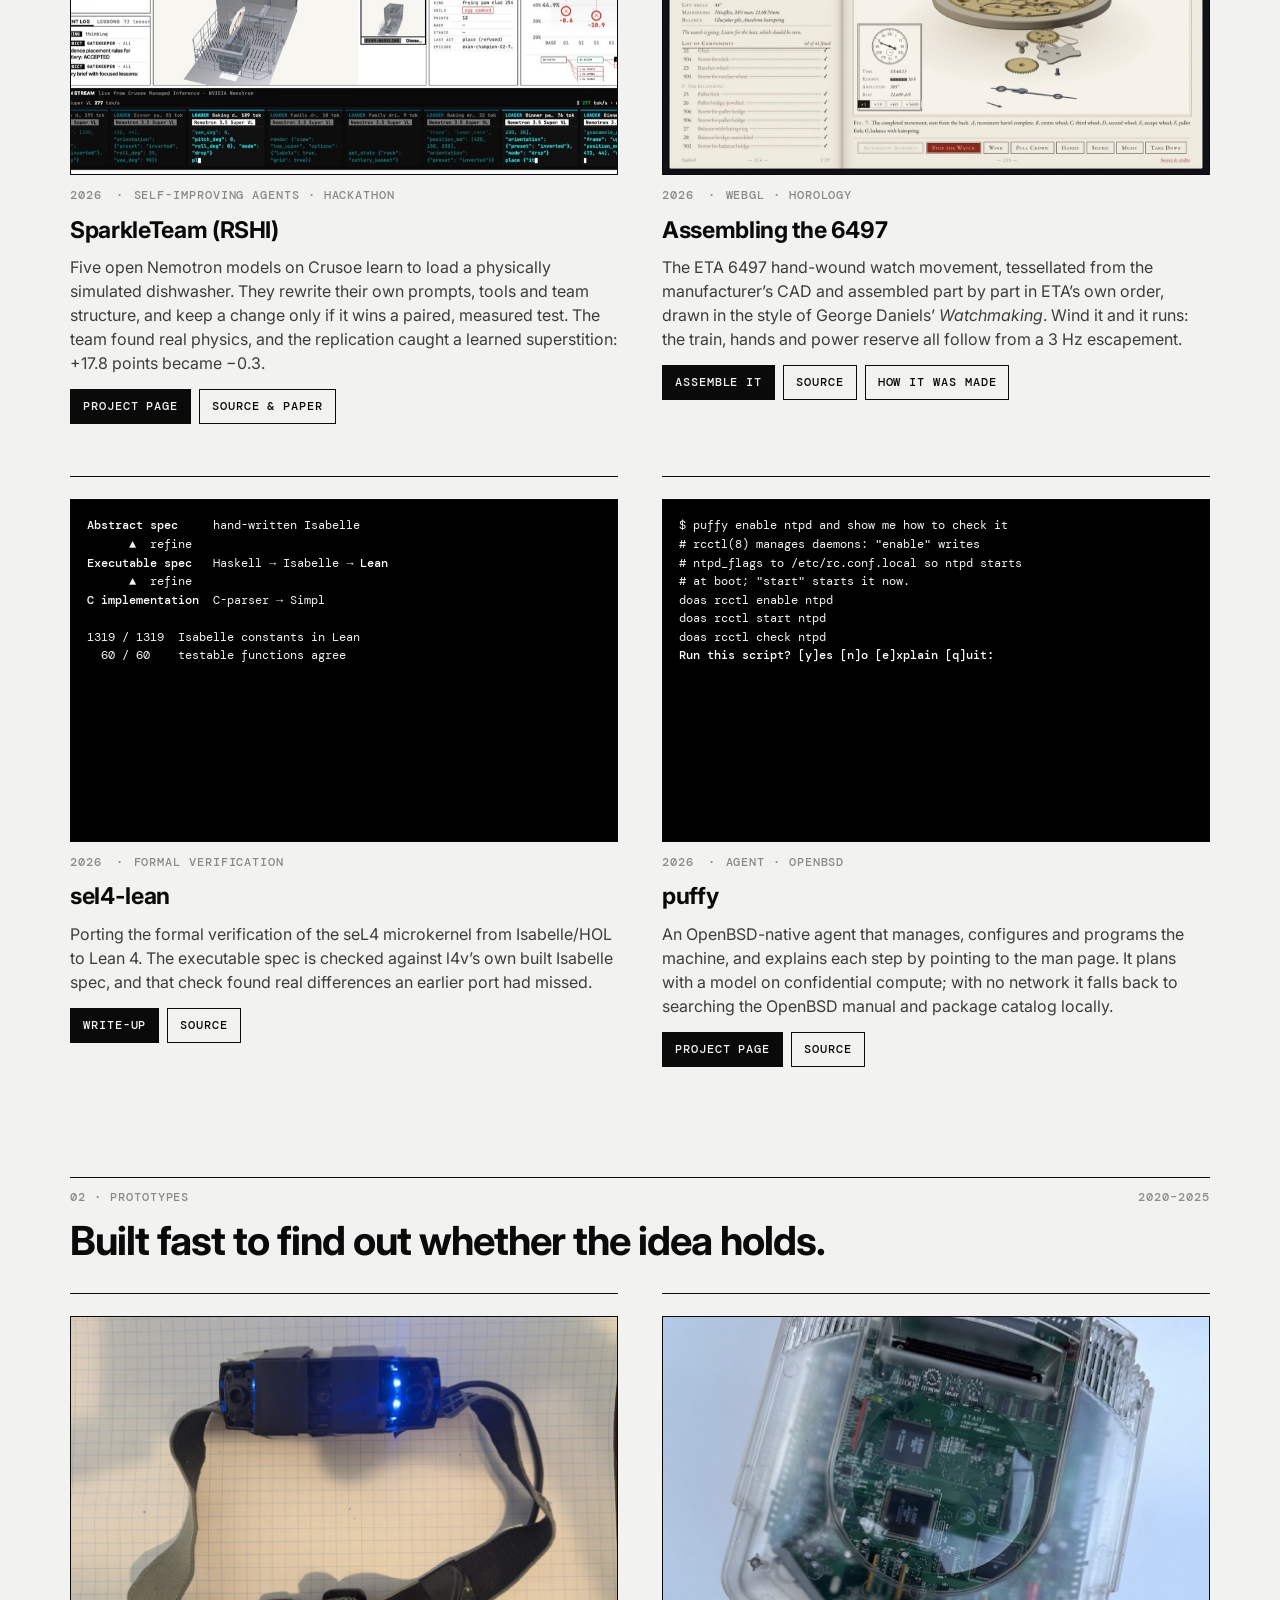
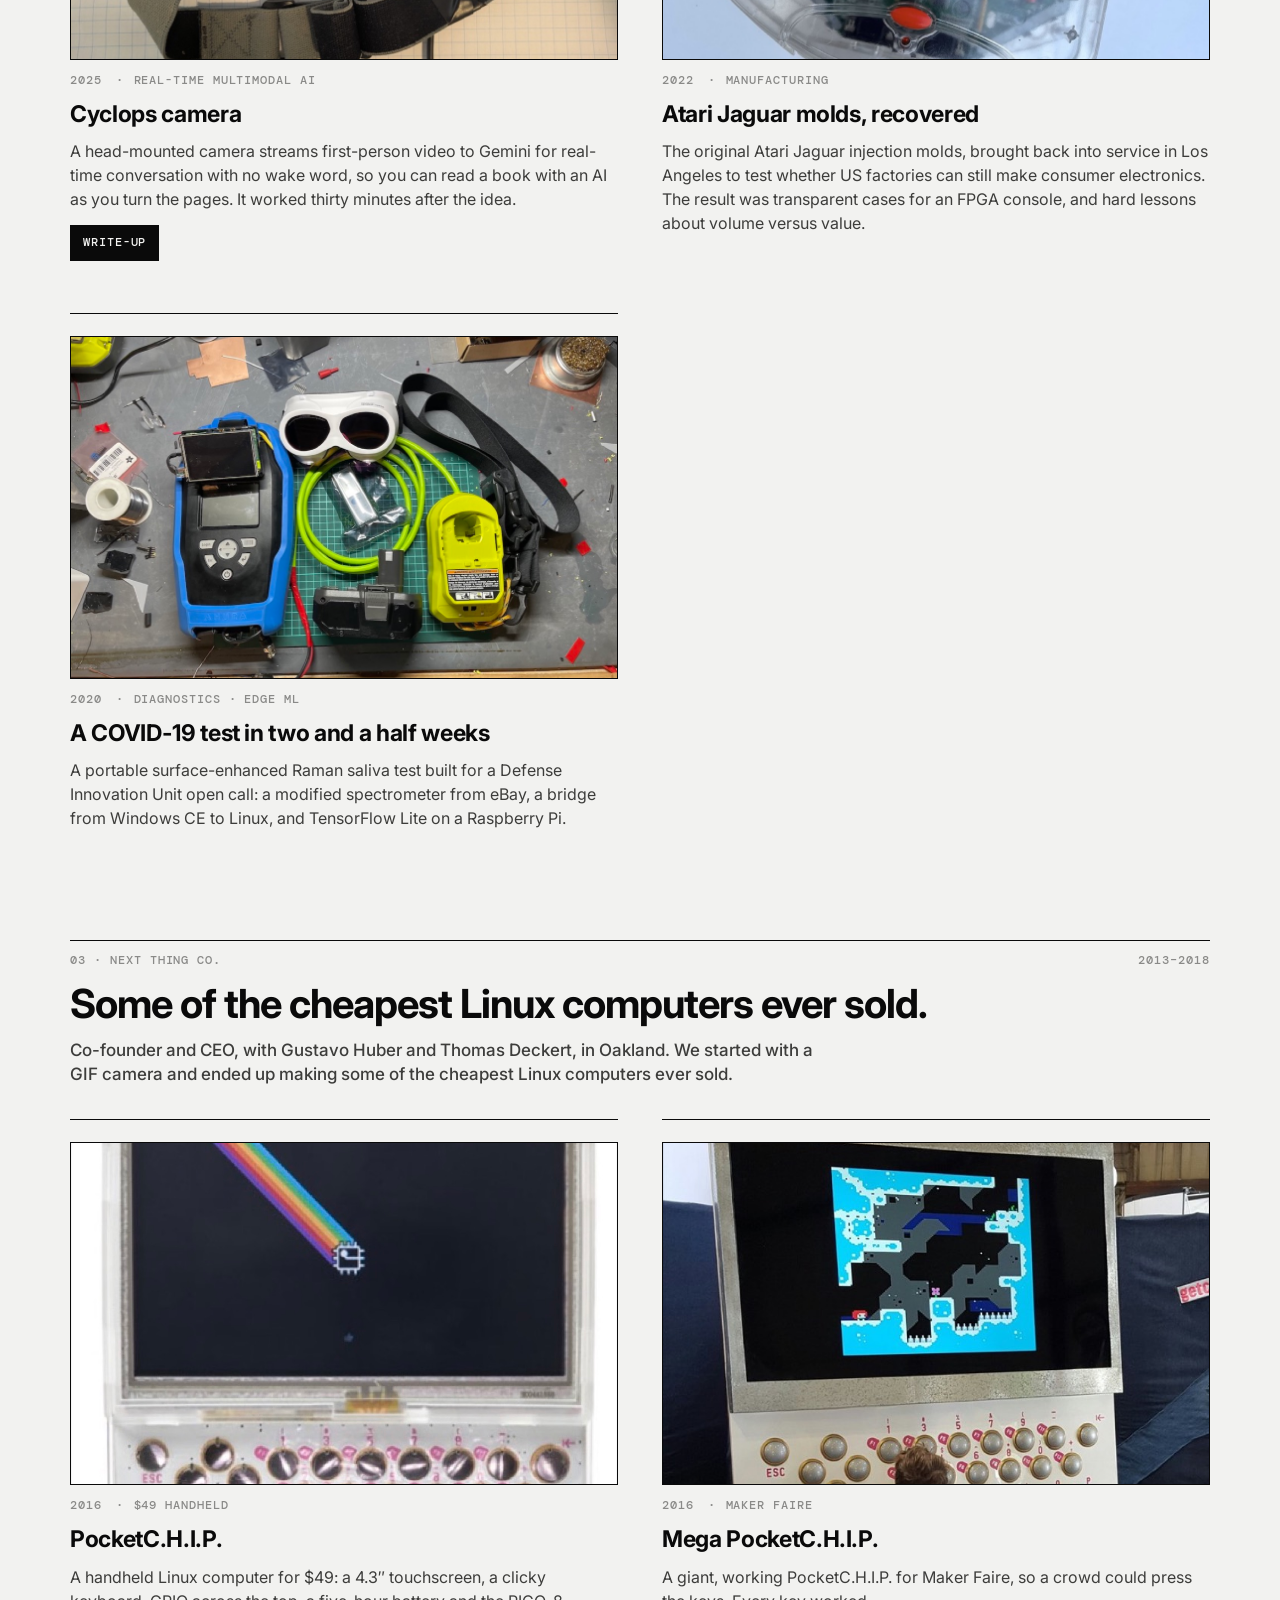
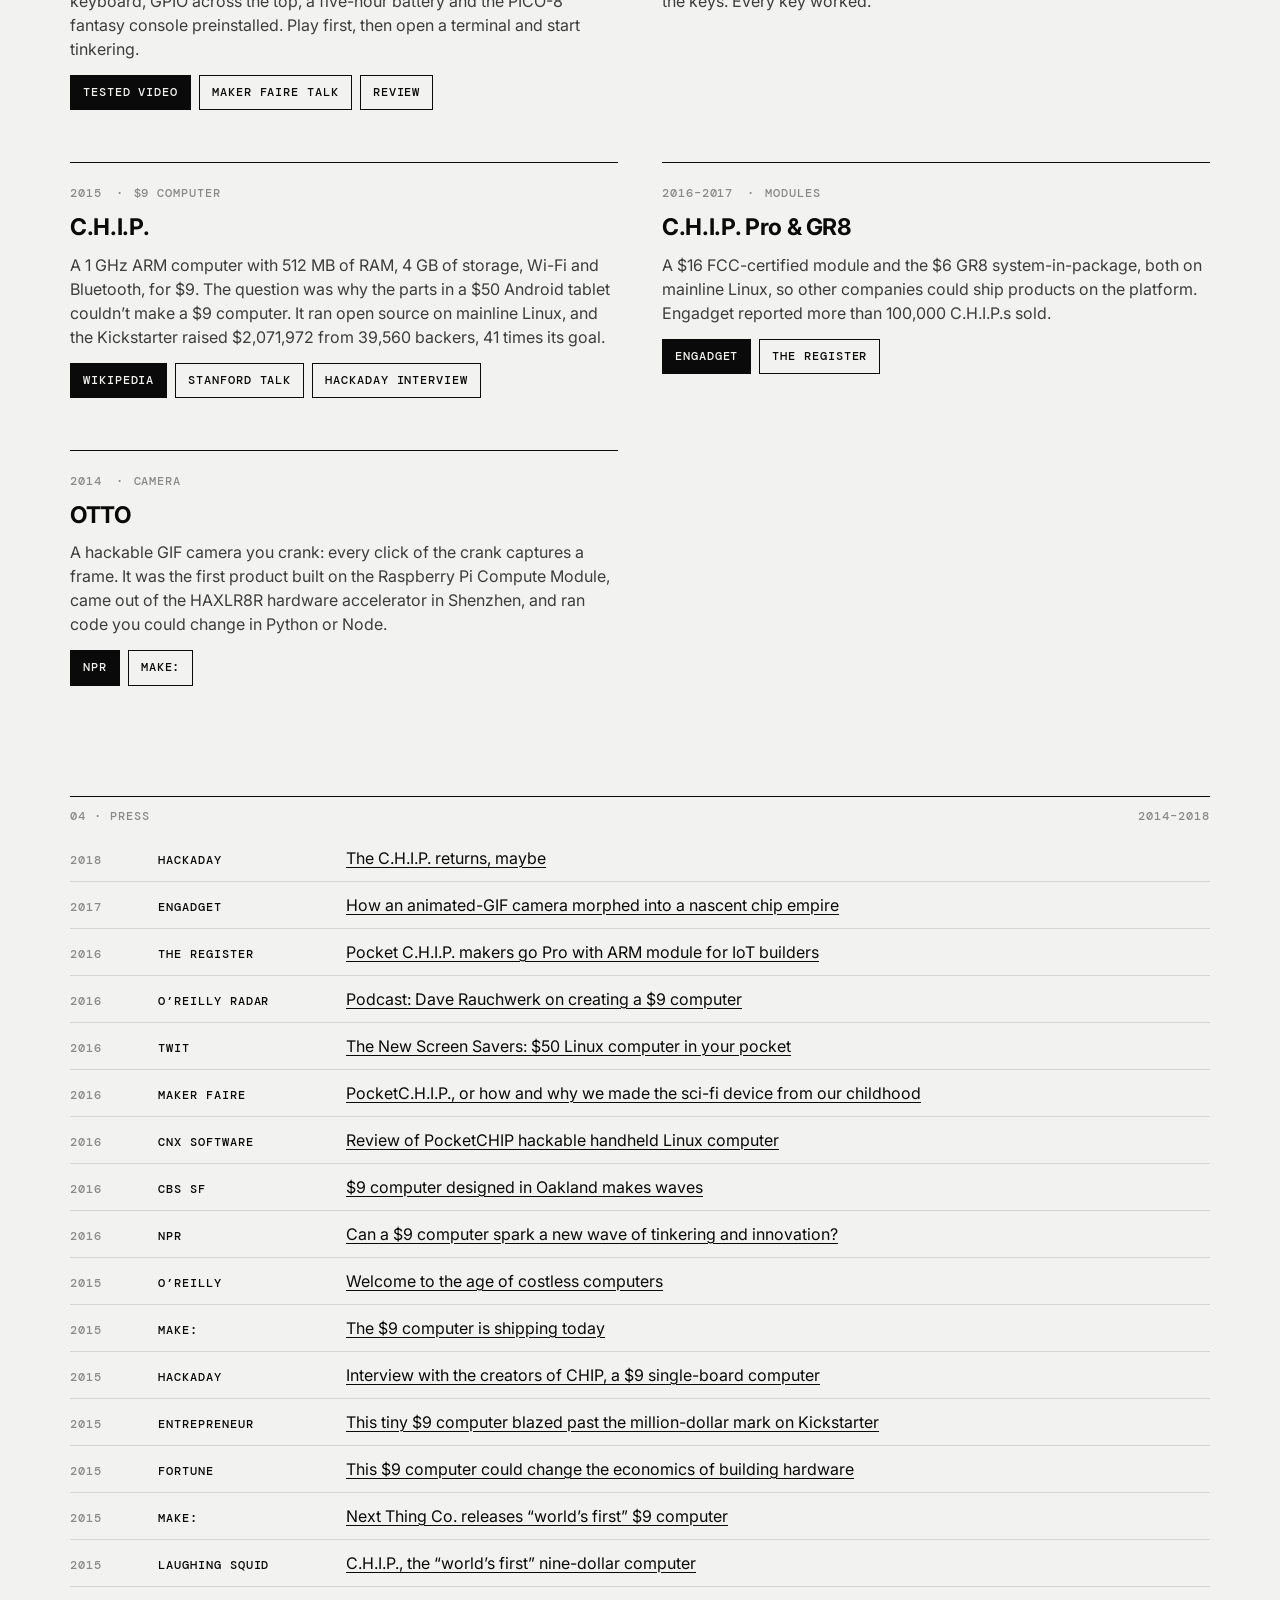
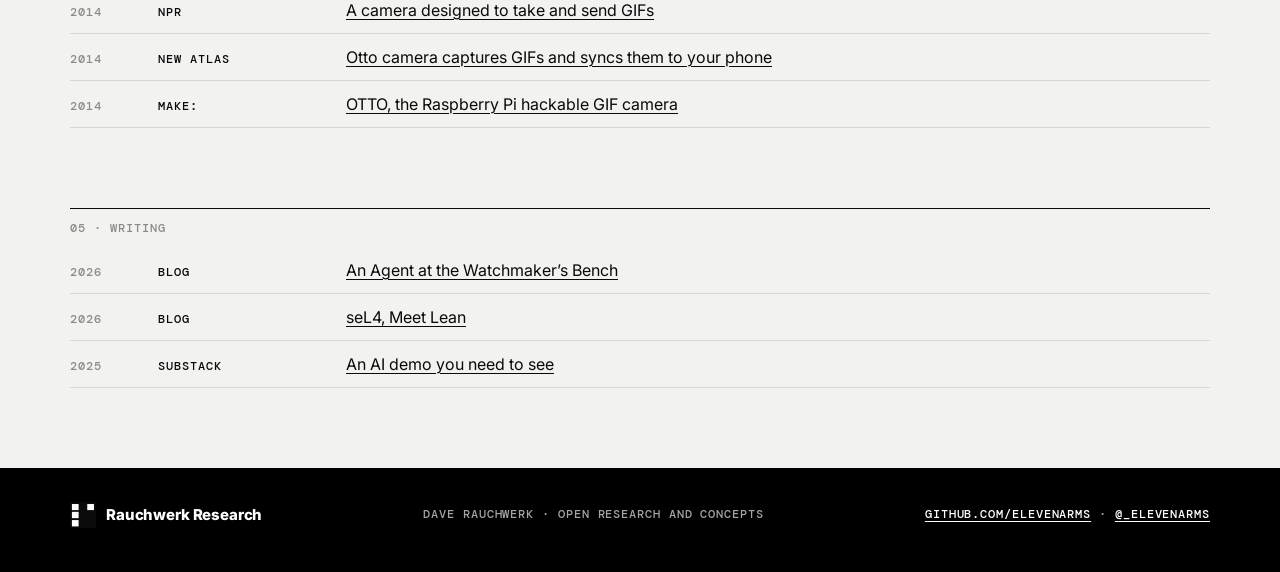
==== commit 9a27575f: "Restyle as Rauchwerk Research: open research and concepts; add Designing consumer health agents; rem" ====
--- a/index.html
+++ b/index.html
@@ -4,40 +4,52 @@
 <meta charset="utf-8">
 <meta name="viewport" content="width=device-width, initial-scale=1, viewport-fit=cover">
 <meta name="color-scheme" content="light">
-<meta name="theme-color" content="#ffffff">
-<title>Dave Rauchwerk</title>
-<meta name="description" content="Dave Rauchwerk, technologist: emulators, formal proofs, AI agents and hardware. Projects, videos, press and writing.">
-<meta property="og:title" content="Dave Rauchwerk, technologist">
-<meta property="og:description" content="Emulators, formal proofs, AI agents and hardware. Projects, videos, press and writing.">
+<meta name="theme-color" content="#000000">
+<title>Dave Rauchwerk · Rauchwerk Research</title>
+<meta name="description" content="Rauchwerk Research: Dave Rauchwerk’s personal open research and concept work. AI agents checked against something they cannot argue with, emulators, formal proofs and hardware, each published with its code and a field report.">
+<meta property="og:title" content="Dave Rauchwerk · Rauchwerk Research">
+<meta property="og:description" content="Personal open research and concept work: AI agents, emulators, formal proofs and hardware, each published with its code and a field report.">
 <meta property="og:image" content="https://elevenarms.github.io/assets/img/beamteam.jpg">
 <meta property="og:url" content="https://elevenarms.github.io/">
 <link rel="preconnect" href="https://fonts.googleapis.com">
 <link rel="preconnect" href="https://fonts.gstatic.com" crossorigin>
-<link href="https://fonts.googleapis.com/css2?family=JetBrains+Mono:wght@400;700&display=swap" rel="stylesheet">
+<link href="https://fonts.googleapis.com/css2?family=Inter:wght@400;500;700;800&family=DM+Mono:wght@400;500&display=swap" rel="stylesheet">
 <link rel="stylesheet" href="/assets/portfolio.css">
+<link rel="icon" href="data:image/svg+xml,%3Csvg xmlns='http://www.w3.org/2000/svg' viewBox='0 0 410 410'%3E%3Crect width='410' height='410' fill='%230a0a0a'/%3E%3Crect x='30' y='32' width='106' height='96' fill='%23fff'/%3E%3Crect x='30' y='155' width='106' height='100' fill='%23fff'/%3E%3Crect x='30' y='285' width='106' height='100' fill='%23fff'/%3E%3Crect x='272' y='32' width='106' height='96' fill='%23fff'/%3E%3C/svg%3E">
 </head>
 <body>
 
 <header class="top">
   <div class="wrap">
-    <h1>Dave Rauchwerk</h1>
-    <p class="role">Technologist.</p>
-    <p class="intro">I build across the whole stack, from emulators and formal proofs to AI agents and the hardware they run on. My recent work checks the AI against something it can’t argue with: a physics simulation, a proof checker, a measured test.</p>
-    <p class="intro">This year: a SPARCstation that boots in your browser, agents that design laser-optics benches a physics tracer has verified, and a port of seL4’s formal proofs to Lean. Before that, I co-founded Next Thing Co., maker of C.H.I.P., the $9 computer.</p>
+    <a class="brand" href="/" aria-label="Rauchwerk Research, home"><svg viewBox="0 0 410 410" aria-hidden="true"><rect width="410" height="410" fill="#0a0a0a" stroke="#fff" stroke-width="14"/><rect x="30" y="32" width="106" height="96" fill="#fff"/><rect x="30" y="155" width="106" height="100" fill="#fff"/><rect x="30" y="285" width="106" height="100" fill="#fff"/><rect x="272" y="32" width="106" height="96" fill="#fff"/></svg><span>Rauchwerk<br>Research</span></a>
+    <span class="kicker">Open research and concepts · Dave Rauchwerk</span>
+    <h1 class="sr-only">Dave Rauchwerk · Rauchwerk Research</h1>
+    <p class="lead">Rauchwerk Research is my personal open research and concept work. Each project here is self-directed and published in the open: the code, the data, and a field report that says what works and what does not yet.</p>
+    <p class="intro">The thread running through it is checking AI against something it cannot argue with: a physics simulation, a proof checker, a fabricated circuit board, a health record that can be reset and graded. This year that meant voice agents for patients managing several long-term conditions, routing benchmarks for high-frequency boards, a SPARCstation that boots in your browser, laser-optics benches designed by agents and verified by a tracer, and seL4’s proofs ported to Lean. Before that, I co-founded Next Thing Co., maker of C.H.I.P., the $9 computer.</p>
+    <p class="motto">Use the product. Show what works. Prototype what’s next.</p>
     <p class="links">
       <a href="https://github.com/elevenarms">GitHub</a>
+      <a href="https://rauchwerkresearch.substack.com/">Substack</a>
       <a href="https://x.com/_elevenarms">X</a>
       <a href="https://www.linkedin.com/in/dave-rauchwerk-0ba82822/">LinkedIn</a>
-      <a href="https://rauchwerkresearch.substack.com/">Substack</a>
     </p>
   </div>
 </header>
 
+<div class="facts">
+  <div class="wrap">
+    <div><b>What this is</b><span>Personal, self-directed research and concepts</span></div>
+    <div><b>How it is shared</b><span>Open source, with data and a field report</span></div>
+    <div><b>Method</b><span>Every claim backed by a number, a screenshot or a check</span></div>
+    <div><b>Status</b><span>Prototypes and concepts, not products</span></div>
+  </div>
+</div>
+
 <nav class="toc" aria-label="Sections">
   <div class="wrap">
     <a href="#work">Work</a>
+    <a href="#earlier">Prototypes</a>
     <a href="#ntc">Next Thing Co.</a>
-    <a href="#videos">Videos</a>
     <a href="#press">Press</a>
     <a href="#writing">Writing</a>
   </div>
@@ -46,8 +58,18 @@
 <main>
   <section id="work">
     <div class="wrap">
-      <h2>Work <span>2026</span></h2>
+      <h2>01 · Work <span>2026</span></h2>
+      <p class="shead">Agents checked against something they cannot argue with.</p>
       <div class="grid">
+
+        <article class="p feature">
+          <figure><img src="/assets/img/health-agents.jpg" alt="A frame from the demonstration video: a phone app in which Maren, the nurse persona, is speaking, with a waveform following her voice, beside a black panel headed ‘A question about results goes to Maren, the nurse’" width="1400" height="875" loading="lazy"></figure>
+          <div class="meta"><span class="new">2026</span><span>Agents · Voice · Health · Field report</span></div>
+          <h3>Designing consumer health agents</h3>
+          <p>A voice agent that answers from a patient’s health record and acts on it: refills, bookings, messages to the care team, home readings. It is tested against a digital twin of a health system instead of a real one: four synthetic patients stored as FHIR records, with a simulated clinic that answers back. One fast realtime voice acts; two slower colleague personas, a pharmacist and a nurse, take the questions that need care, each in their own voice. Anything that changes the record waits for the patient’s yes, enforced in code.</p>
+          <p>The evaluation grades the record, not the conversation: 105 graded conversations, 30 of 35 scenarios held every time, no write went through without the patient’s agreement, and the failures that remain are traced to a stage. Ten user stories, a 22-page field report and a three-minute demo with live speech both ways.</p>
+          <p class="go"><a href="https://elevenarms.github.io/health-hub-twin/">Field report</a><a href="https://elevenarms.github.io/health-hub-twin/media/demo.mp4">Demo video</a><a href="https://github.com/elevenarms/health-hub-twin">Source</a></p>
+        </article>
 
         <article class="p">
           <figure><img src="/assets/img/pcb-gold-eval.jpg" alt="Exploded 3D view of Antmicro’s Jetson Orin baseboard: copper, solder mask and silkscreen layers pulled apart above the board" width="1400" height="745" loading="lazy"></figure>
@@ -133,7 +155,8 @@
 
   <section id="earlier">
     <div class="wrap">
-      <h2>Prototypes <span>2020–2025</span></h2>
+      <h2>02 · Prototypes <span>2020–2025</span></h2>
+      <p class="shead">Built fast to find out whether the idea holds.</p>
       <div class="grid">
 
         <article class="p">
@@ -164,7 +187,8 @@
 
   <section id="ntc">
     <div class="wrap">
-      <h2>Next Thing Co. <span>2013–2018</span></h2>
+      <h2>03 · Next Thing Co. <span>2013–2018</span></h2>
+      <p class="shead">Some of the cheapest Linux computers ever sold.</p>
       <p class="lede">Co-founder and CEO, with Gustavo Huber and Thomas Deckert, in Oakland. We started with a GIF camera and ended up making some of the cheapest Linux computers ever sold.</p>
       <div class="grid">
 
@@ -208,23 +232,9 @@
     </div>
   </section>
 
-  <section id="videos">
-    <div class="wrap">
-      <h2>Videos <span>2015–2016</span></h2>
-      <div class="vids">
-        <a class="vid" href="https://www.youtube.com/watch?v=KqNfpL8ML_w"><img src="https://i.ytimg.com/vi/KqNfpL8ML_w/hqdefault.jpg" alt="" width="480" height="360" loading="lazy"><span>Stanford EE380 · Nov 2015</span><b>$9 Computer Architecture: The Chips That Make C.H.I.P., C.H.I.P.</b></a>
-        <a class="vid" href="https://www.youtube.com/watch?v=ih9SOZcpk5Q"><img src="https://i.ytimg.com/vi/ih9SOZcpk5Q/hqdefault.jpg" alt="" width="480" height="360" loading="lazy"><span>O’Reilly OSCON · Jul 2015</span><b>Next Thing Co.’s Dave Rauchwerk Built a $9 Computer</b></a>
-        <a class="vid" href="https://www.youtube.com/watch?v=V6OIQc8y6gQ"><img src="https://i.ytimg.com/vi/V6OIQc8y6gQ/hqdefault.jpg" alt="" width="480" height="360" loading="lazy"><span>Kickstarter · Jul 2015</span><b>Creator Hangouts: Next Thing Co’s Dave Rauchwerk</b></a>
-        <a class="vid" href="https://www.youtube.com/watch?v=7F0OwKy1jjI"><img src="https://i.ytimg.com/vi/7F0OwKy1jjI/hqdefault.jpg" alt="" width="480" height="360" loading="lazy"><span>Make: · Jun 2015</span><b>C.H.I.P.: The World’s First Nine Dollar Computer</b></a>
-        <a class="vid" href="https://www.youtube.com/watch?v=hXDizTasY6A"><img src="https://i.ytimg.com/vi/hXDizTasY6A/hqdefault.jpg" alt="" width="480" height="360" loading="lazy"><span>Adam Savage’s Tested · May 2016</span><b>Pocket CHIP: $49 Indie Game Console</b></a>
-        <a class="vid" href="https://www.youtube.com/watch?v=9CSpx2Ozamk"><img src="https://i.ytimg.com/vi/9CSpx2Ozamk/hqdefault.jpg" alt="" width="480" height="360" loading="lazy"><span>TWiT · Jul 2016</span><b>PocketCHIP: The $50 Portable Linux Computer</b></a>
-      </div>
-    </div>
-  </section>
-
   <section id="press">
     <div class="wrap">
-      <h2>Press <span>2014–2018</span></h2>
+      <h2>04 · Press <span>2014–2018</span></h2>
       <ul class="rows">
         <li><span class="y">2018</span><span class="o">Hackaday</span><a class="t" href="https://hackaday.com/2018/07/20/the-c-h-i-p-returns-maybe/">The C.H.I.P. returns, maybe</a></li>
         <li><span class="y">2017</span><span class="o">Engadget</span><a class="t" href="https://www.engadget.com/2017-01-24-next-thing-co-chip-pro-gr8-interview.html">How an animated-GIF camera morphed into a nascent chip empire</a></li>
@@ -251,7 +261,7 @@
 
   <section id="writing">
     <div class="wrap">
-      <h2>Writing</h2>
+      <h2>05 · Writing</h2>
       <ul class="rows">
         <li><span class="y">2026</span><span class="o">Blog</span><a class="t" href="/posts/agentic-watchmaking/">An Agent at the Watchmaker’s Bench</a></li>
         <li><span class="y">2026</span><span class="o">Blog</span><a class="t" href="/posts/sel4-meets-lean/">seL4, Meet Lean</a></li>
@@ -263,7 +273,8 @@
 
 <footer>
   <div class="wrap">
-    <span>Dave Rauchwerk · technologist</span>
+    <span class="bug"><svg viewBox="0 0 410 410" aria-hidden="true"><rect width="410" height="410" fill="#0a0a0a" /><rect x="30" y="32" width="106" height="96" fill="#fff"/><rect x="30" y="155" width="106" height="100" fill="#fff"/><rect x="30" y="285" width="106" height="100" fill="#fff"/><rect x="272" y="32" width="106" height="96" fill="#fff"/></svg>Rauchwerk Research</span>
+    <span>Dave Rauchwerk · open research and concepts</span>
     <span><a href="https://github.com/elevenarms">github.com/elevenarms</a> · <a href="https://x.com/_elevenarms">@_elevenarms</a></span>
   </div>
 </footer>
--- a/assets/portfolio.css
+++ b/assets/portfolio.css
@@ -1,92 +1,122 @@
-/* Portfolio: black on white, one monospace face, hard rules. */
+/* Portfolio in the Rauchwerk Research frame: a monochrome Swiss grid on warm paper.
+   Helvetica Neue for headlines and text, DM Mono for labels. Rules carry the hierarchy: a heavy ink rule above every
+   section and card, hairlines between rows. No radius, no shadow, no accent colour; colour appears only inside the
+   projects' own images. */
 :root {
-  --ink: #000;
-  --paper: #fff;
-  --grey: #555;
-  --rule: 2px solid #000;
-  --mono: "JetBrains Mono", ui-monospace, "SF Mono", Menlo, Consolas, "Courier New", monospace;
+  --paper: #f2f2f0; --ink: #0a0a0a; --body: #3d3d3b; --mid: #555553; --grey: #8a8a88; --rule: #d6d6d3; --tile: #e6e6e3;
+  --sans: "Helvetica Neue", Inter, Arial, sans-serif;
+  --mono: "DM Mono", Menlo, ui-monospace, Consolas, monospace;
+  --heavy: 1.6px solid var(--ink);
+  --hair: 1px solid var(--rule);
   color-scheme: light;
 }
 * { box-sizing: border-box; }
-html { -webkit-text-size-adjust: 100%; }
-body {
-  margin: 0; background: var(--paper); color: var(--ink);
-  font: 15px/1.6 var(--mono);
-}
+html { -webkit-text-size-adjust: 100%; scroll-behavior: smooth; }
+@media (prefers-reduced-motion: reduce) { html { scroll-behavior: auto; } }
+body { margin: 0; background: var(--paper); color: var(--ink); font: 400 16px/1.5 var(--sans); overflow-wrap: break-word; }
 .wrap {
-  max-width: 1120px; margin: 0 auto;
-  padding-left: max(16px, env(safe-area-inset-left, 0px));
-  padding-right: max(16px, env(safe-area-inset-right, 0px));
+  max-width: 1180px; margin: 0 auto;
+  padding-left: max(20px, env(safe-area-inset-left, 0px));
+  padding-right: max(20px, env(safe-area-inset-right, 0px));
 }
 a { color: var(--ink); text-decoration: underline; text-underline-offset: 3px; text-decoration-thickness: 1px; }
-a:hover { background: var(--ink); color: var(--paper); text-decoration: none; }
-a:focus-visible { outline: 2px solid var(--ink); outline-offset: 2px; }
+a:hover { text-decoration-thickness: 2px; }
+a:focus-visible { outline: 2px solid var(--ink); outline-offset: 3px; }
 h1, h2, h3, p { margin: 0; }
-h1, h2, h3 { font-weight: 700; text-wrap: balance; }
+h1, h2, h3 { text-wrap: balance; }
+.kicker, .meta, nav.toc, section > .wrap > h2, .rows .y, .rows .o, footer, .go, .links {
+  font-family: var(--mono); font-weight: 500; text-transform: uppercase; letter-spacing: .08em;
+}
+.kicker { font-size: 12px; color: var(--grey); display: block; }
 
-/* header */
-.top { padding-block: 48px 32px; border-bottom: var(--rule); }
-.top h1 { font-size: clamp(30px, 6vw, 56px); line-height: 1.05; letter-spacing: -0.02em; }
-.role { margin-top: 10px; font-size: clamp(16px, 2.4vw, 20px); }
-.intro { margin-top: 22px; max-width: 64ch; }
-.intro + .intro { margin-top: 12px; }
-.links { margin-top: 22px; display: flex; flex-wrap: wrap; gap: 6px 18px; }
-nav.toc { position: sticky; top: env(safe-area-inset-top, 0px); z-index: 2; background: var(--paper); border-bottom: var(--rule); }
-nav.toc .wrap { display: flex; gap: 4px 20px; flex-wrap: wrap; padding-block: 10px; font-size: 13px; text-transform: uppercase; letter-spacing: 0.06em; }
+/* ---- header: a black band with the mark, the name and what this site is ---- */
+.top { background: #000; color: #fff; padding-block: clamp(36px, 6vw, 72px) clamp(32px, 5vw, 56px); }
+.top a { color: #fff; }
+.top a:focus-visible { outline-color: #fff; }
+.brand { display: flex; align-items: center; gap: 14px; text-decoration: none; }
+.brand svg { width: 54px; height: 54px; flex: none; display: block; }
+.brand span { font: 700 17px/1.05 var(--sans); letter-spacing: -.01em; }
+.top .kicker { margin-top: clamp(34px, 6vw, 64px); color: #9a9a98; }
+.sr-only { position: absolute; width: 1px; height: 1px; margin: -1px; overflow: hidden; clip: rect(0 0 0 0); white-space: nowrap; border: 0; }
+.top h1:not(.sr-only) { margin-top: 12px; font: 800 clamp(44px, 8.6vw, 104px)/.92 var(--sans); letter-spacing: -.04em; }
+.top .lead { margin-top: 18px; max-width: 34em; font: 500 clamp(18px, 2.1vw, 23px)/1.32 var(--sans); letter-spacing: -.01em; }
+.top .intro { margin-top: 14px; max-width: 46em; color: #c9c9c6; }
+.top .motto { margin-top: 22px; font: 700 clamp(15px, 1.6vw, 18px)/1.3 var(--sans); }
+.links { margin-top: 30px; display: flex; flex-wrap: wrap; gap: 10px; font-size: 12px; }
+.links a { text-decoration: none; border: 1.2px solid #fff; padding: 10px 14px; }
+.links a:hover { background: #fff; color: #000; }
+
+/* ---- the facts strip under the band ---- */
+.facts { background: #1b1b1b; color: #fff; }
+.facts .wrap { display: grid; grid-template-columns: repeat(4, minmax(0, 1fr)); }
+.facts .wrap > div { padding: 14px 16px 16px 0; border-right: 1px solid #333; margin-right: 16px; }
+.facts .wrap > div:last-child { border-right: 0; margin-right: 0; }
+.facts b { display: block; font: 500 11px var(--mono); letter-spacing: .09em; text-transform: uppercase; color: #8a8a88; margin-bottom: 4px; }
+.facts span { font-size: 14px; line-height: 1.35; }
+
+/* ---- sticky section bar ---- */
+nav.toc { position: sticky; top: env(safe-area-inset-top, 0px); z-index: 2; background: var(--paper); border-bottom: var(--heavy); }
+nav.toc .wrap { display: flex; gap: 4px 24px; flex-wrap: wrap; padding-block: 12px; font-size: 12px; }
+nav.toc a { text-decoration: none; }
+nav.toc a:hover { text-decoration: underline; }
 body::before { content: ""; position: fixed; inset: 0 0 auto; height: env(safe-area-inset-top, 0px); background: var(--paper); z-index: 10; }
 
-/* sections */
-section { padding-block: 44px 8px; scroll-margin-top: 48px; }
-section > .wrap > h2 { font-size: 13px; text-transform: uppercase; letter-spacing: 0.1em; padding-bottom: 8px; border-bottom: var(--rule); margin-bottom: 4px; display: flex; justify-content: space-between; gap: 12px; }
-section > .wrap > h2 span { font-weight: 400; }
-.lede { max-width: 64ch; margin: 18px 0 8px; }
+/* ---- sections ---- */
+section { padding-block: clamp(44px, 6vw, 72px) 8px; scroll-margin-top: 50px; }
+section > .wrap > h2 { font-size: 12px; color: var(--grey); padding-top: 10px; border-top: var(--heavy); display: flex; justify-content: space-between; gap: 12px; }
+section > .wrap > h2 span { color: var(--grey); }
+.shead { font: 700 clamp(26px, 3.4vw, 40px)/1.04 var(--sans); letter-spacing: -.025em; margin-top: 14px; max-width: 22em; }
+.lede { max-width: 44em; margin: 14px 0 6px; font: 500 17px/1.4 var(--sans); color: var(--body); }
 
-/* projects */
-.grid { display: grid; grid-template-columns: repeat(2, minmax(0, 1fr)); gap: 0 40px; }
-.p { padding-block: 26px; border-bottom: 1px solid var(--ink); display: grid; gap: 12px; align-content: start; min-width: 0; }
-.p figure { margin: 0; }
-.p img, .vid img { display: block; width: 100%; height: auto; aspect-ratio: 16 / 10; object-fit: cover; border: var(--rule); filter: grayscale(1) contrast(1.05); background: #eee; }
+/* ---- project cards: a heavy rule above each, the image framed in ink ---- */
+.grid { display: grid; grid-template-columns: repeat(2, minmax(0, 1fr)); gap: 0 44px; margin-top: 10px; }
+.p { padding-block: 22px 30px; border-top: var(--heavy); display: grid; gap: 12px; align-content: start; min-width: 0; margin-top: 22px; }
+.p figure { margin: 0; background: #000; border: 1px solid var(--ink); }
+.p img { display: block; width: 100%; height: auto; aspect-ratio: 16 / 10; object-fit: cover; }
 .p img.tall { object-position: 50% 30%; }
-.p .meta { font-size: 12px; text-transform: uppercase; letter-spacing: 0.08em; color: var(--grey); display: flex; flex-wrap: wrap; gap: 4px 14px; }
-.p h3 { font-size: 20px; line-height: 1.25; }
-.p p { max-width: 62ch; }
-.p .go { display: flex; flex-wrap: wrap; gap: 6px 18px; }
-.p .go a::after { content: " →"; }
+.p .meta { font-size: 11.5px; color: var(--grey); display: flex; flex-wrap: wrap; gap: 4px 14px; }
+.p .meta span + span::before { content: "· "; margin-right: 2px; }
+.p .meta .new { color: var(--ink); }
+.p h3 { font: 700 23px/1.15 var(--sans); letter-spacing: -.015em; }
+.p p { max-width: 40em; color: var(--body); }
+.p .go { display: flex; flex-wrap: wrap; gap: 8px; font-size: 11.5px; margin-top: 2px; }
+.p .go a { text-decoration: none; border: 1.2px solid var(--ink); padding: 8px 12px; }
+.p .go a:hover { background: var(--ink); color: var(--paper); }
+.p .go a:first-child { background: var(--ink); color: var(--paper); }
+.p .go a:first-child:hover { background: var(--paper); color: var(--ink); }
 .p pre {
-  margin: 0; border: var(--rule); padding: 14px; overflow-x: auto;
-  font: 12px/1.55 var(--mono); aspect-ratio: 16 / 10; white-space: pre; background: var(--ink); color: var(--paper);
+  margin: 0; border: 1px solid var(--ink); padding: 16px; overflow-x: auto;
+  font: 12px/1.55 var(--mono); aspect-ratio: 16 / 10; white-space: pre; background: #000; color: #f2f2f0;
 }
-.p pre b { font-weight: 700; }
-.fig { font-size: 12px; color: var(--grey); margin-top: 6px; }
+.p pre b { font-weight: 500; color: #fff; }
+.p.feature { grid-column: 1 / -1; grid-template-columns: minmax(0, 1.25fr) minmax(0, 1fr); gap: 12px 40px; }
+.p.feature figure { grid-row: 1 / span 5; align-self: start; }
+.p.feature h3 { font-size: clamp(26px, 2.6vw, 32px); letter-spacing: -.02em; }
 
-/* lists: also, press */
-.rows { list-style: none; margin: 0; padding: 0; }
-.rows li { display: grid; grid-template-columns: 7ch 16ch minmax(0, 1fr); gap: 4px 16px; padding-block: 10px; border-bottom: 1px solid var(--ink); }
-.rows .y { font-variant-numeric: tabular-nums; }
-.rows .o { font-weight: 700; }
+/* ---- press and writing ---- */
+.rows { list-style: none; margin: 10px 0 0; padding: 0; }
+.rows li { display: grid; grid-template-columns: 7ch 17ch minmax(0, 1fr); gap: 4px 18px; padding-block: 11px; border-bottom: var(--hair); align-items: baseline; }
+.rows .y { font-size: 12px; color: var(--grey); font-variant-numeric: tabular-nums; }
+.rows .o { font-size: 12px; color: var(--ink); }
 
-/* videos */
-.vids { display: grid; grid-template-columns: repeat(3, minmax(0, 1fr)); gap: 28px 28px; padding-block: 26px; }
-.vid { display: grid; gap: 8px; text-decoration: none; min-width: 0; }
-.vid:hover { background: none; color: var(--ink); }
-.vid:hover img { filter: grayscale(1) contrast(1.05) invert(1); }
-.vid b { text-decoration: underline; text-underline-offset: 3px; text-decoration-thickness: 1px; }
-.vid span { font-size: 12px; text-transform: uppercase; letter-spacing: 0.08em; color: var(--grey); }
-.vid img { aspect-ratio: 16 / 9; }
+/* ---- footer: the mark bug ---- */
+footer { margin-top: 72px; background: #000; color: #a4a4a2; padding-block: 34px max(44px, env(safe-area-inset-bottom, 0px)); font-size: 11.5px; }
+footer a { color: #fff; }
+footer .wrap { display: flex; flex-wrap: wrap; gap: 12px 28px; justify-content: space-between; align-items: center; }
+footer .bug { display: flex; align-items: center; gap: 10px; font: 800 15px var(--sans); letter-spacing: -.01em; text-transform: none; color: #fff; }
+footer .bug svg { width: 26px; height: 26px; }
 
-footer { margin-top: 56px; border-top: var(--rule); padding-block: 24px max(40px, env(safe-area-inset-bottom, 0px)); font-size: 13px; }
-footer .wrap { display: flex; flex-wrap: wrap; gap: 8px 24px; justify-content: space-between; }
-
+@media (max-width: 860px) {
+  .p.feature { grid-template-columns: minmax(0, 1fr); }
+  .p.feature figure { grid-row: auto; }
+  .facts .wrap { grid-template-columns: repeat(2, minmax(0, 1fr)); }
+  .facts .wrap > div:nth-child(2) { border-right: 0; margin-right: 0; }
+}
 @media (max-width: 760px) {
-  body { font-size: 14px; }
+  body { font-size: 15px; }
   .grid { grid-template-columns: minmax(0, 1fr); }
-  .vids { grid-template-columns: minmax(0, 1fr); }
   .rows li { grid-template-columns: 5ch minmax(0, 1fr); }
   .rows li .t { grid-column: 2; }
-  .top { padding-block: 32px 24px; }
-}
-@media (min-width: 761px) and (max-width: 980px) {
-  .vids { grid-template-columns: repeat(2, minmax(0, 1fr)); }
 }
 @media print {
   nav.toc { display: none; }
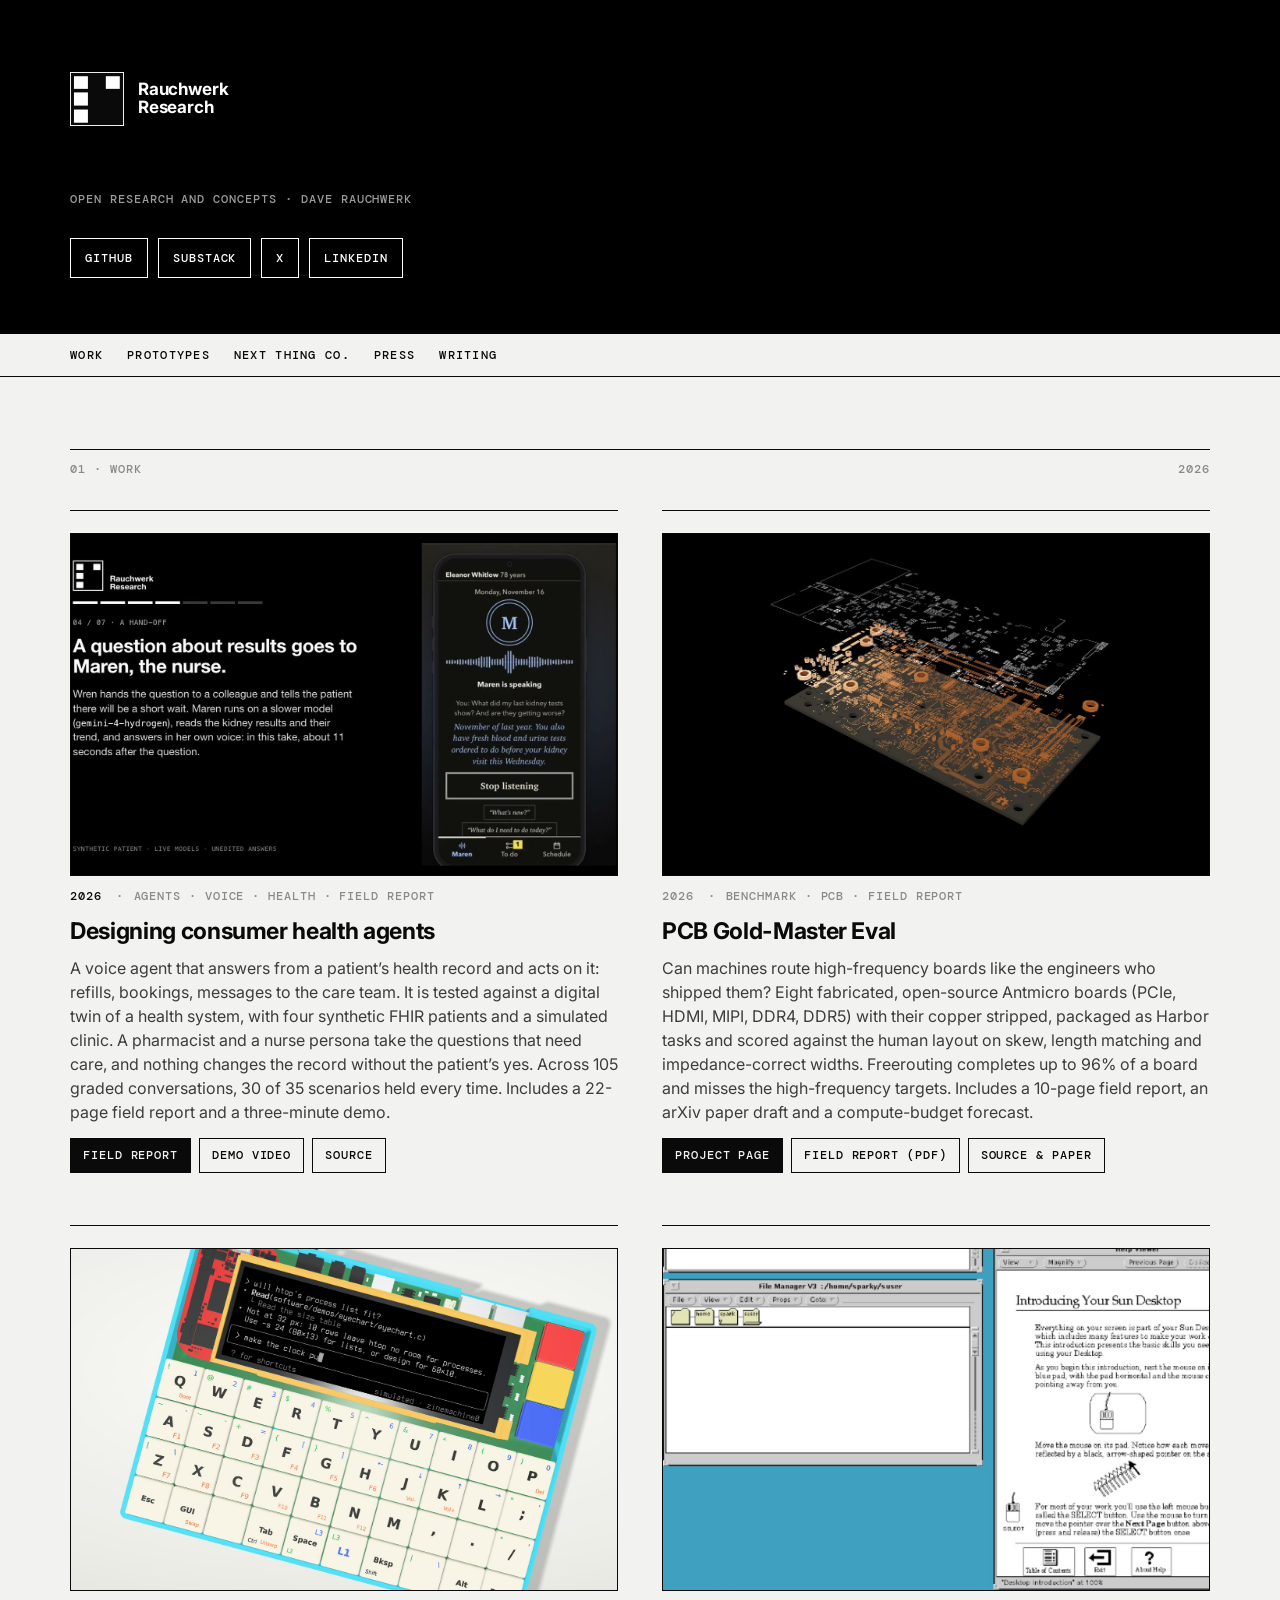
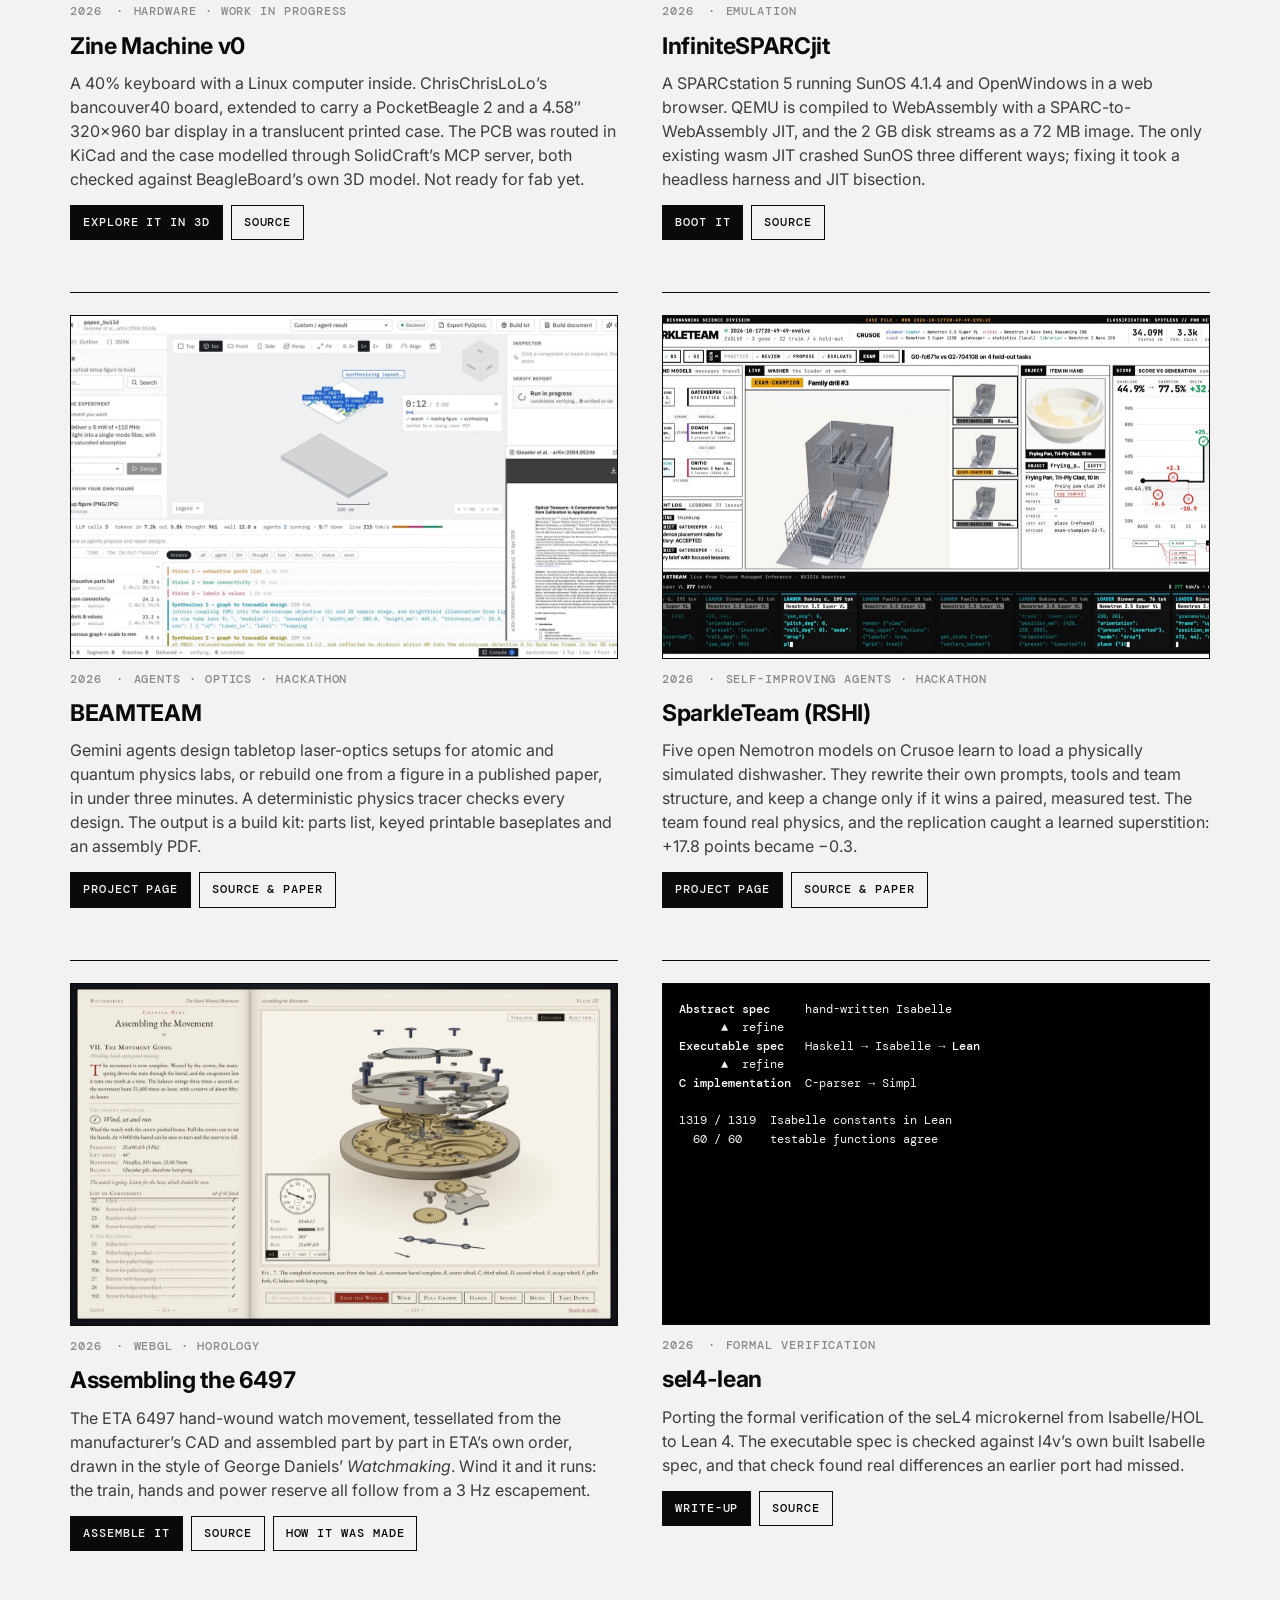
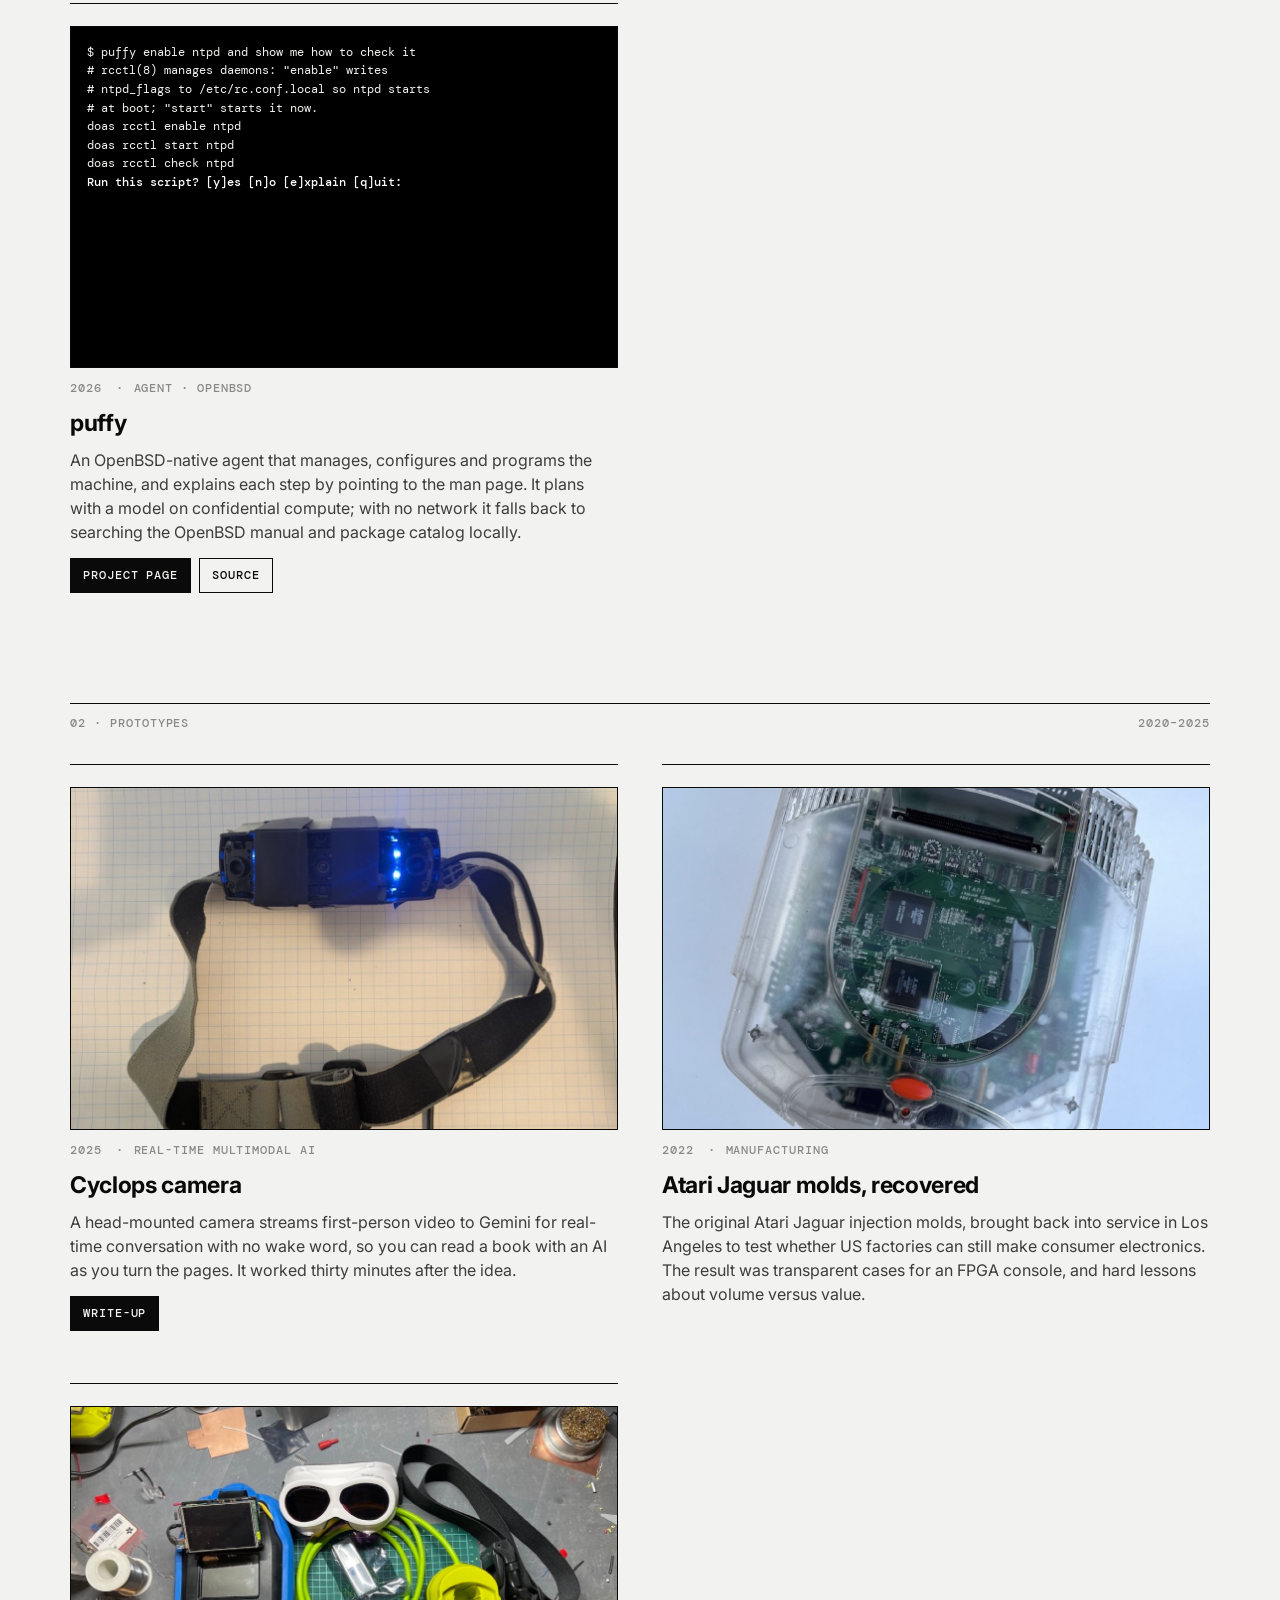
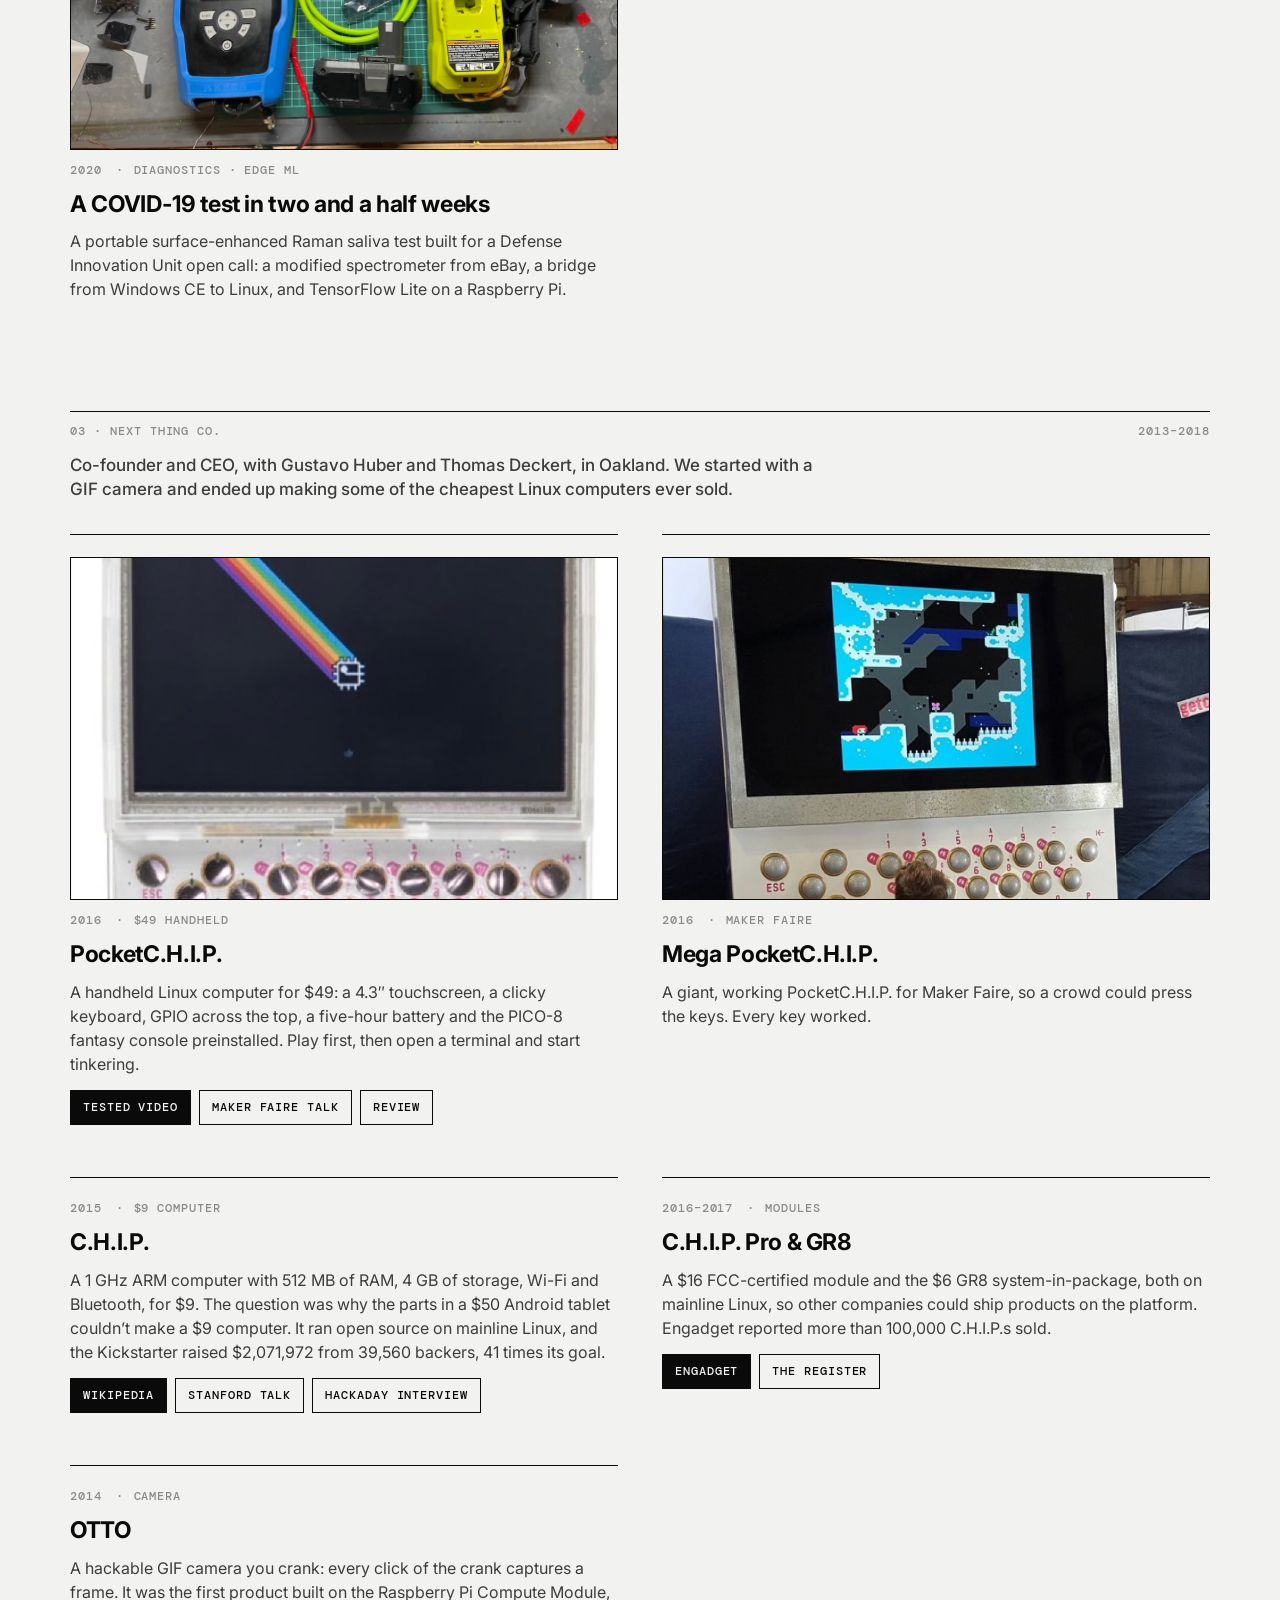
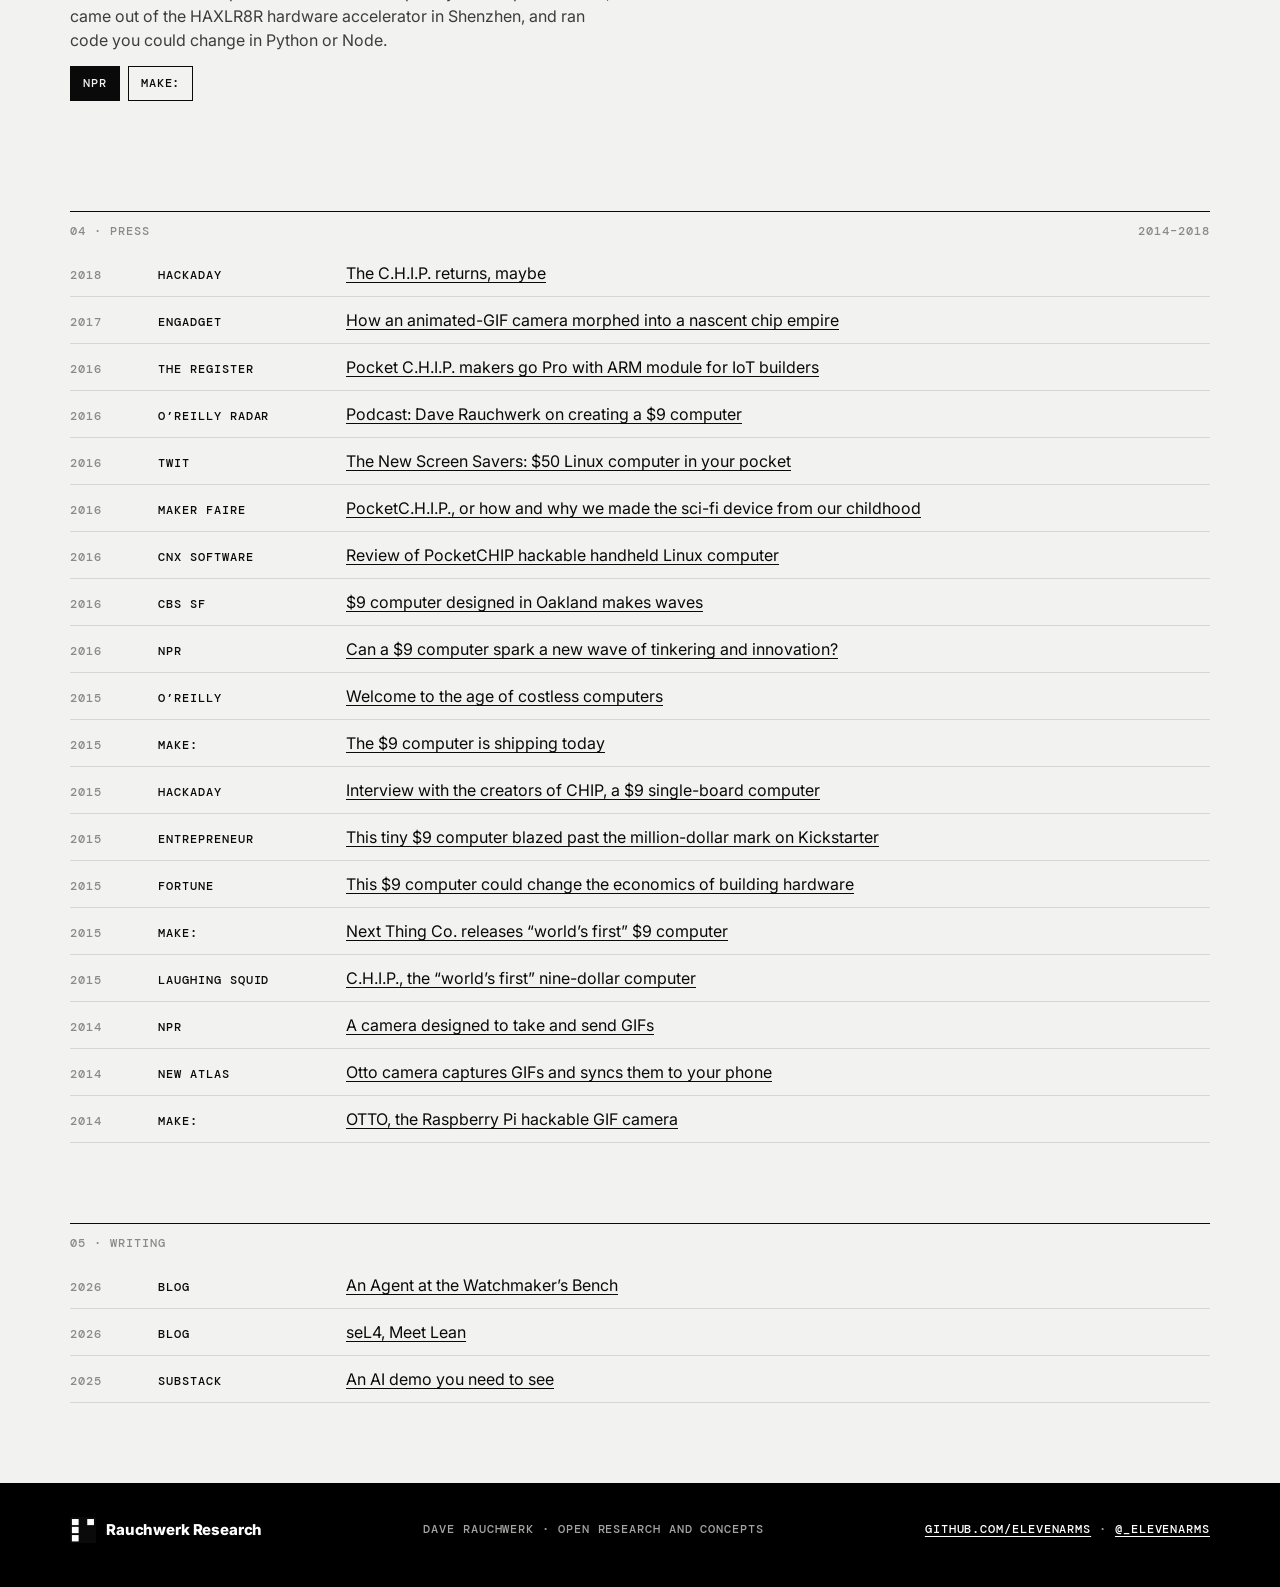
==== commit 2a4fae71: "Homepage: drop intro text, facts stripe and section subtitles; health agents card same size as other" ====
--- a/index.html
+++ b/index.html
@@ -24,9 +24,6 @@
     <a class="brand" href="/" aria-label="Rauchwerk Research, home"><svg viewBox="0 0 410 410" aria-hidden="true"><rect width="410" height="410" fill="#0a0a0a" stroke="#fff" stroke-width="14"/><rect x="30" y="32" width="106" height="96" fill="#fff"/><rect x="30" y="155" width="106" height="100" fill="#fff"/><rect x="30" y="285" width="106" height="100" fill="#fff"/><rect x="272" y="32" width="106" height="96" fill="#fff"/></svg><span>Rauchwerk<br>Research</span></a>
     <span class="kicker">Open research and concepts · Dave Rauchwerk</span>
     <h1 class="sr-only">Dave Rauchwerk · Rauchwerk Research</h1>
-    <p class="lead">Rauchwerk Research is my personal open research and concept work. Each project here is self-directed and published in the open: the code, the data, and a field report that says what works and what does not yet.</p>
-    <p class="intro">The thread running through it is checking AI against something it cannot argue with: a physics simulation, a proof checker, a fabricated circuit board, a health record that can be reset and graded. This year that meant voice agents for patients managing several long-term conditions, routing benchmarks for high-frequency boards, a SPARCstation that boots in your browser, laser-optics benches designed by agents and verified by a tracer, and seL4’s proofs ported to Lean. Before that, I co-founded Next Thing Co., maker of C.H.I.P., the $9 computer.</p>
-    <p class="motto">Use the product. Show what works. Prototype what’s next.</p>
     <p class="links">
       <a href="https://github.com/elevenarms">GitHub</a>
       <a href="https://rauchwerkresearch.substack.com/">Substack</a>
@@ -35,15 +32,6 @@
     </p>
   </div>
 </header>
-
-<div class="facts">
-  <div class="wrap">
-    <div><b>What this is</b><span>Personal, self-directed research and concepts</span></div>
-    <div><b>How it is shared</b><span>Open source, with data and a field report</span></div>
-    <div><b>Method</b><span>Every claim backed by a number, a screenshot or a check</span></div>
-    <div><b>Status</b><span>Prototypes and concepts, not products</span></div>
-  </div>
-</div>
 
 <nav class="toc" aria-label="Sections">
   <div class="wrap">
@@ -59,15 +47,13 @@
   <section id="work">
     <div class="wrap">
       <h2>01 · Work <span>2026</span></h2>
-      <p class="shead">Agents checked against something they cannot argue with.</p>
       <div class="grid">
 
-        <article class="p feature">
+        <article class="p">
           <figure><img src="/assets/img/health-agents.jpg" alt="A frame from the demonstration video: a phone app in which Maren, the nurse persona, is speaking, with a waveform following her voice, beside a black panel headed ‘A question about results goes to Maren, the nurse’" width="1400" height="875" loading="lazy"></figure>
           <div class="meta"><span class="new">2026</span><span>Agents · Voice · Health · Field report</span></div>
           <h3>Designing consumer health agents</h3>
-          <p>A voice agent that answers from a patient’s health record and acts on it: refills, bookings, messages to the care team, home readings. It is tested against a digital twin of a health system instead of a real one: four synthetic patients stored as FHIR records, with a simulated clinic that answers back. One fast realtime voice acts; two slower colleague personas, a pharmacist and a nurse, take the questions that need care, each in their own voice. Anything that changes the record waits for the patient’s yes, enforced in code.</p>
-          <p>The evaluation grades the record, not the conversation: 105 graded conversations, 30 of 35 scenarios held every time, no write went through without the patient’s agreement, and the failures that remain are traced to a stage. Ten user stories, a 22-page field report and a three-minute demo with live speech both ways.</p>
+          <p>A voice agent that answers from a patient’s health record and acts on it: refills, bookings, messages to the care team. It is tested against a digital twin of a health system, with four synthetic FHIR patients and a simulated clinic. A pharmacist and a nurse persona take the questions that need care, and nothing changes the record without the patient’s yes. Across 105 graded conversations, 30 of 35 scenarios held every time. Includes a 22-page field report and a three-minute demo.</p>
           <p class="go"><a href="https://elevenarms.github.io/health-hub-twin/">Field report</a><a href="https://elevenarms.github.io/health-hub-twin/media/demo.mp4">Demo video</a><a href="https://github.com/elevenarms/health-hub-twin">Source</a></p>
         </article>
 
@@ -156,7 +142,6 @@
   <section id="earlier">
     <div class="wrap">
       <h2>02 · Prototypes <span>2020–2025</span></h2>
-      <p class="shead">Built fast to find out whether the idea holds.</p>
       <div class="grid">
 
         <article class="p">
@@ -188,7 +173,6 @@
   <section id="ntc">
     <div class="wrap">
       <h2>03 · Next Thing Co. <span>2013–2018</span></h2>
-      <p class="shead">Some of the cheapest Linux computers ever sold.</p>
       <p class="lede">Co-founder and CEO, with Gustavo Huber and Thomas Deckert, in Oakland. We started with a GIF camera and ended up making some of the cheapest Linux computers ever sold.</p>
       <div class="grid">
 
